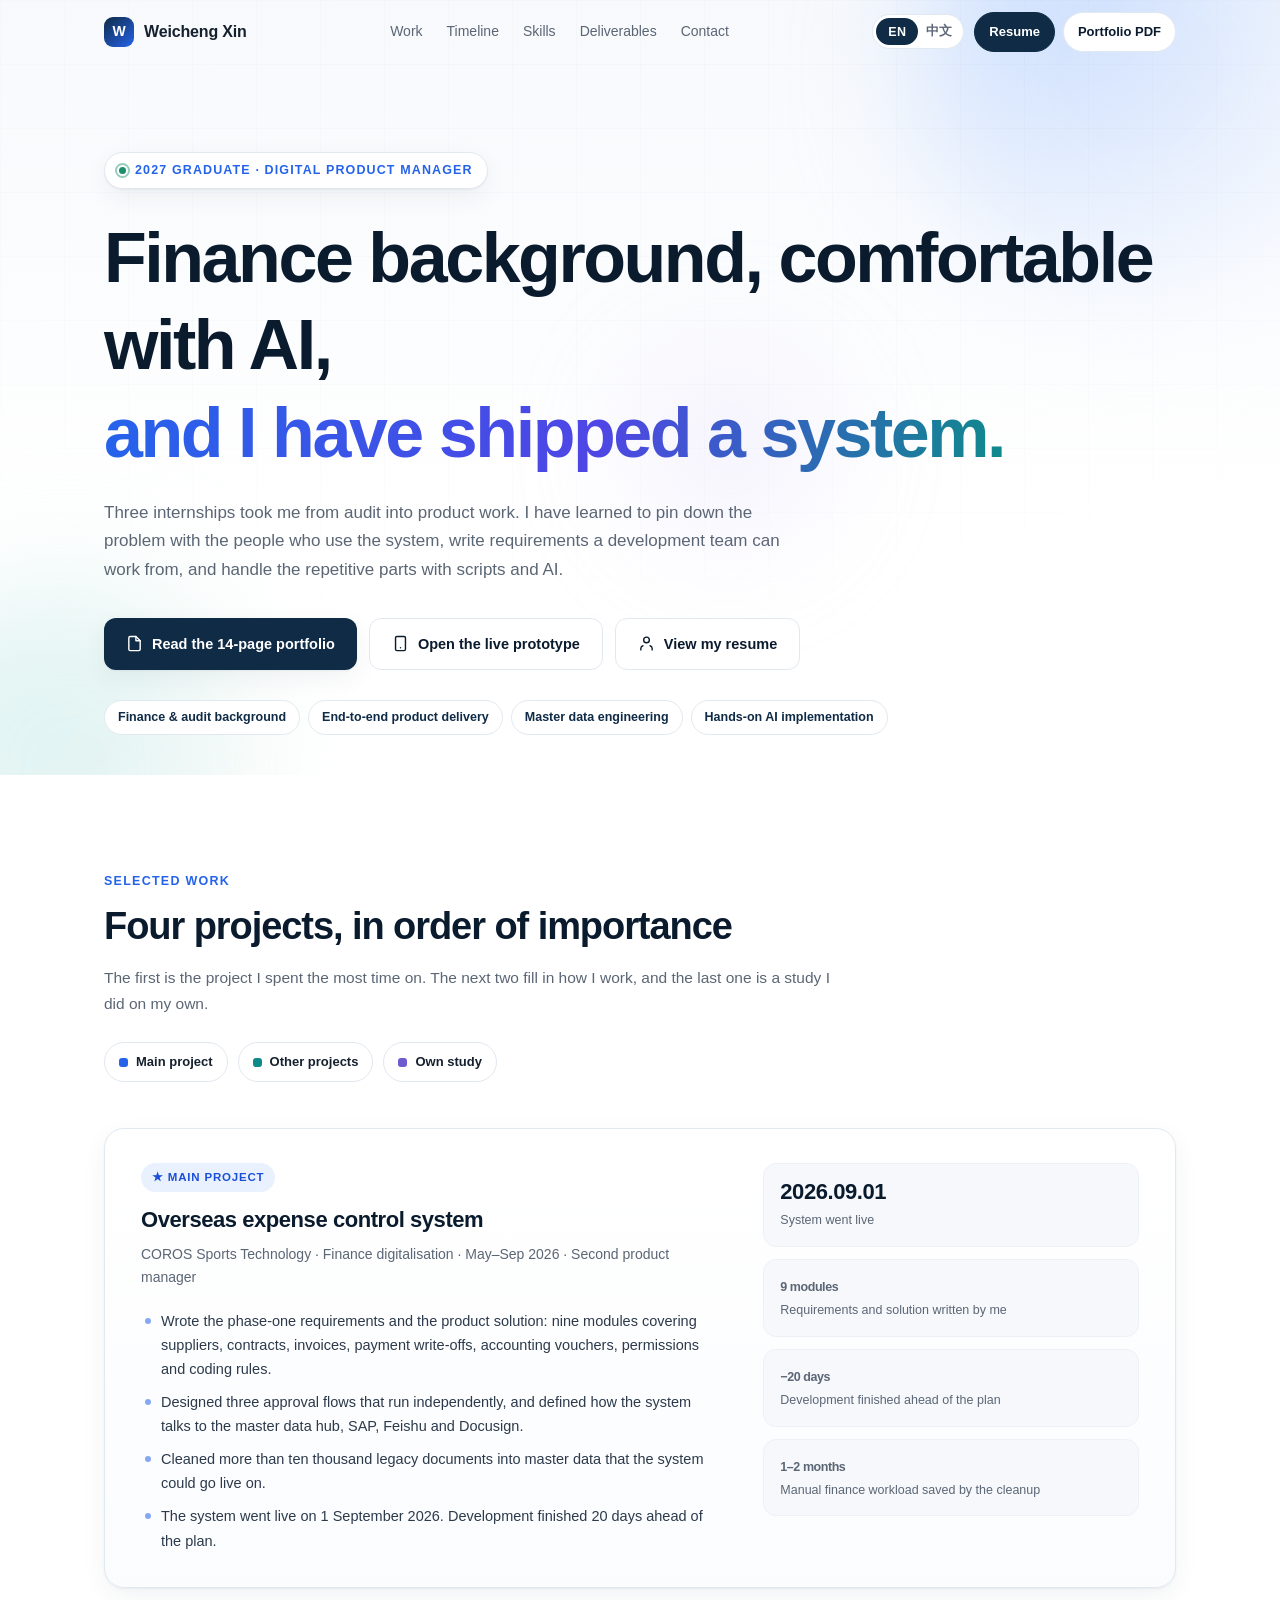
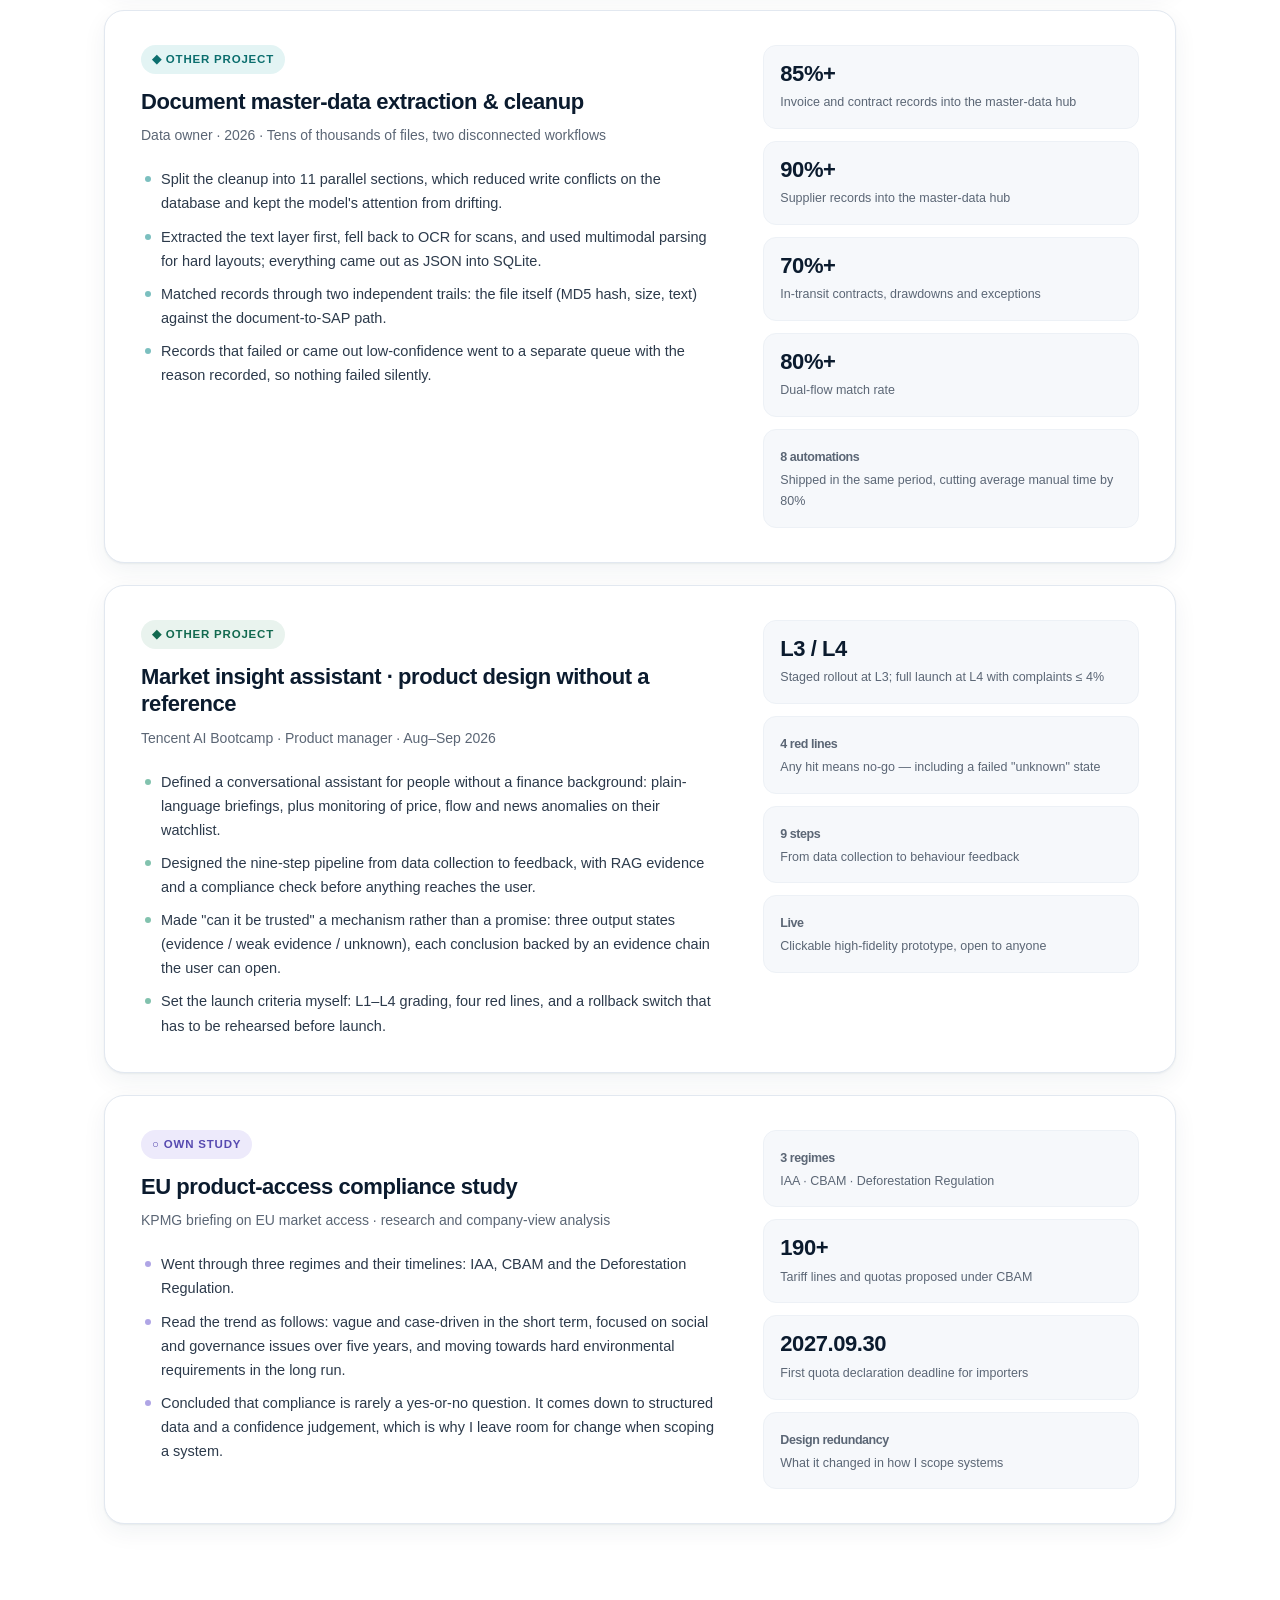
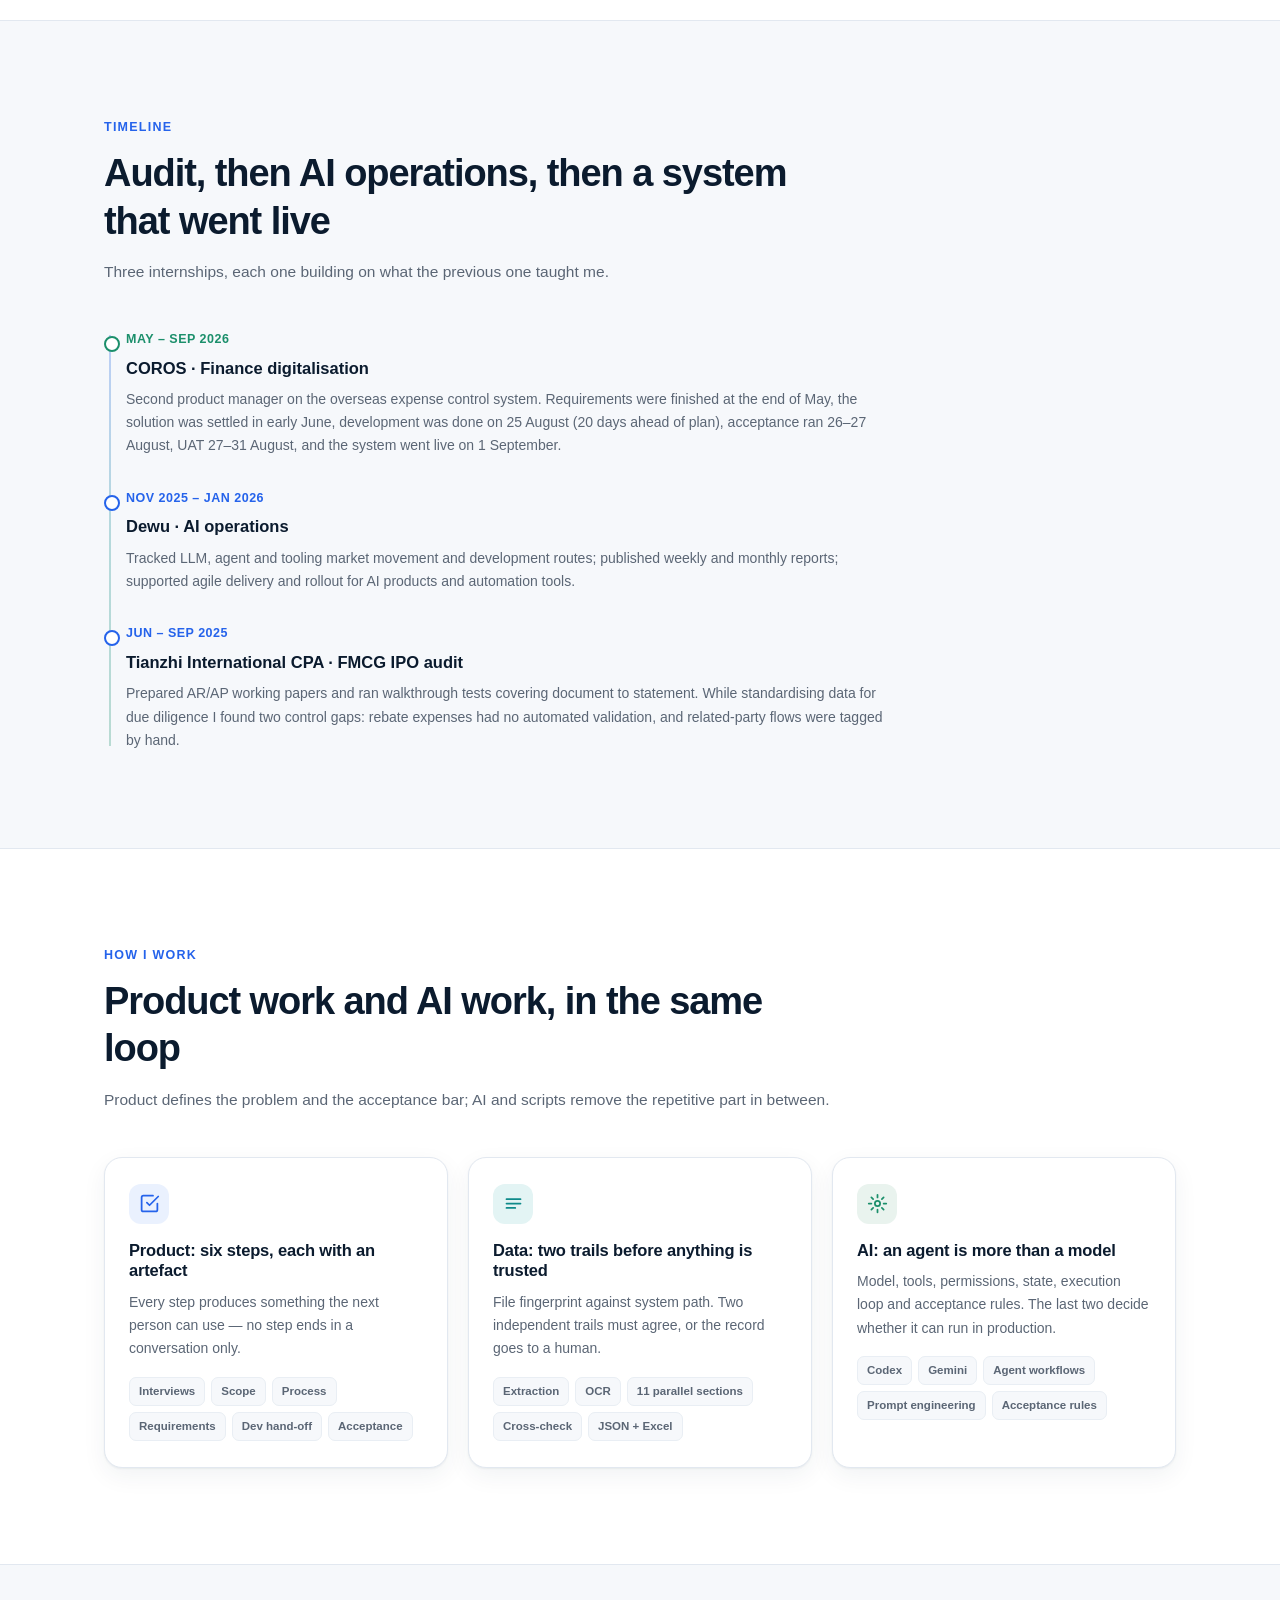
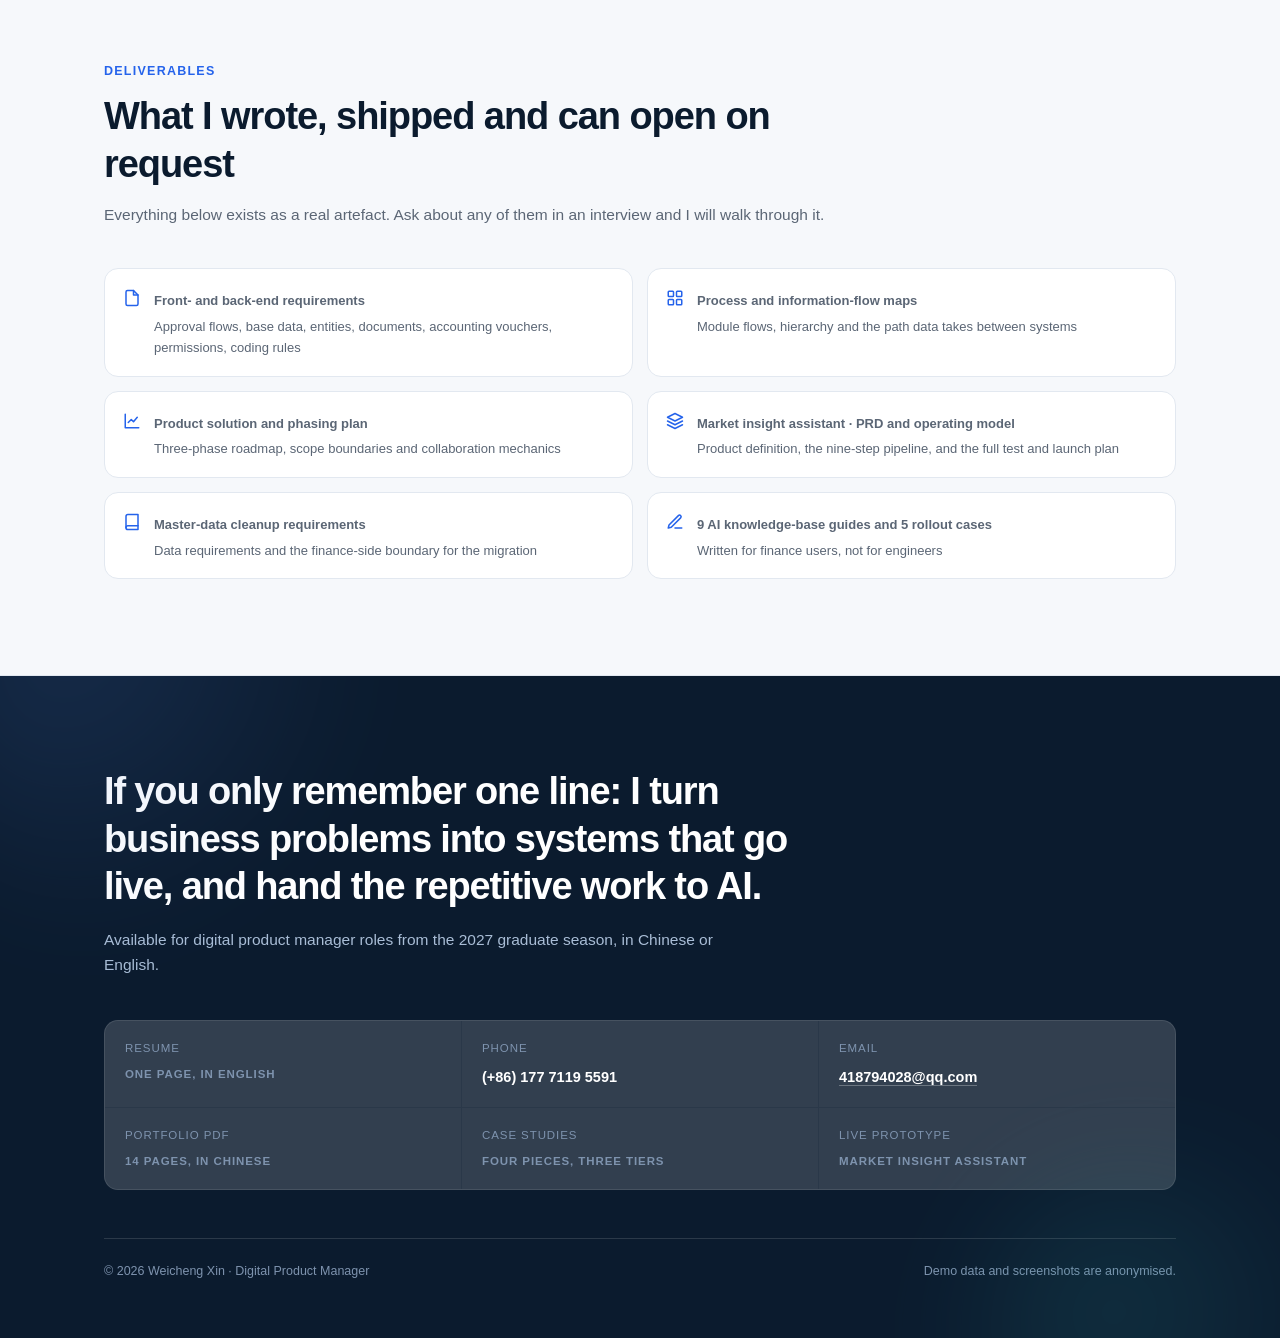
==== index.html @ 08a7e815 "Restore and harden landing page animations: hero enters on load, safer observer threshold, fallback " ====
<!DOCTYPE html>
<html lang="en" data-lang="en">
<head>
<meta charset="utf-8">
<meta name="viewport" content="width=device-width, initial-scale=1">
<title>Weicheng Xin · Digital Product Manager Portfolio</title>
<meta name="description" content="Portfolio of Weicheng Xin, a digital product manager: finance digitalisation, an expense control system that shipped, master-data engineering, and hands-on AI delivery. Bilingual, English and Chinese.">
<meta name="theme-color" content="#0B1B2E">
<link rel="icon" href="data:image/svg+xml,<svg xmlns='http://www.w3.org/2000/svg' viewBox='0 0 100 100'><rect width='100' height='100' rx='22' fill='%230F2B46'/><text x='50' y='68' font-size='56' font-family='Helvetica' font-weight='bold' fill='%23fff' text-anchor='middle'>W</text></svg>">
<style>
  :root {
    --navy: #0B1B2E;
    --navy-2: #0F2B46;
    --blue: #2563EB;
    --blue-soft: #EAF1FE;
    --teal: #0F8A8A;
    --teal-soft: #E3F4F4;
    --green: #1B8F6B;
    --green-soft: #E9F3EE;
    --purple: #6D5BD0;
    --purple-soft: #EDEAFB;
    --ink: #16212F;
    --gray: #5B6675;
    --gray-l: #8A94A2;
    --line: #E2E8F0;
    --bg: #F6F8FB;
    --white: #FFFFFF;
    --shadow-s: 0 1px 2px rgba(15, 43, 70, .06), 0 8px 24px rgba(15, 43, 70, .06);
    --shadow-m: 0 2px 4px rgba(15, 43, 70, .06), 0 18px 48px rgba(15, 43, 70, .10);
    --radius: 16px;
    --maxw: 1120px;
  }

  * { box-sizing: border-box; }
  html { scroll-behavior: smooth; }

  body {
    margin: 0;
    background: var(--white);
    color: var(--ink);
    font-family: -apple-system, BlinkMacSystemFont, "Segoe UI", "PingFang SC",
                 "Hiragino Sans GB", "Microsoft YaHei", Helvetica, Arial, sans-serif;
    line-height: 1.66;
    -webkit-font-smoothing: antialiased;
    overflow-x: hidden;
  }

  a { color: inherit; text-decoration: none; }
  h1, h2, h3, h4 { margin: 0; line-height: 1.25; letter-spacing: -0.01em; font-weight: 700; }
  p { margin: 0; }
  .wrap { max-width: var(--maxw); margin: 0 auto; padding: 0 24px; }

  /* 语言切换：非当前语言的节点隐藏 */
  html[data-lang="en"] [data-zh],
  html[data-lang="zh"] [data-en] { display: none !important; }

  /* 中文模式下的排版微调 */
  html[data-lang="zh"] .hero h1 { font-size: clamp(34px, 5.4vw, 60px); letter-spacing: -.02em; }
  html[data-lang="zh"] .hero-sub,
  html[data-lang="zh"] .sec-head p { font-size: 16px; }

  /* ---------------- 顶部导航 ---------------- */
  .nav {
    position: fixed; top: 0; left: 0; right: 0; z-index: 100;
    transition: background .35s ease, box-shadow .35s ease;
  }
  .nav.solid {
    background: rgba(255, 255, 255, .84);
    backdrop-filter: saturate(180%) blur(14px);
    box-shadow: 0 1px 0 rgba(15, 43, 70, .07);
  }
  .nav-inner { display: flex; align-items: center; justify-content: space-between; height: 64px; gap: 16px; }
  .brand { display: flex; align-items: center; gap: 10px; font-weight: 700; letter-spacing: -.01em; }
  .brand-mark {
    width: 30px; height: 30px; border-radius: 9px; flex: 0 0 auto;
    background: linear-gradient(140deg, var(--navy-2), var(--blue));
    color: #fff; display: grid; place-items: center; font-size: 14px; font-weight: 700;
  }
  .nav-links { display: flex; align-items: center; gap: 24px; font-size: 14px; color: var(--gray); }
  .nav-links a { position: relative; padding: 4px 0; transition: color .2s ease; }
  .nav-links a::after {
    content: ""; position: absolute; left: 0; bottom: 0; height: 2px; width: 0;
    background: var(--blue); transition: width .28s cubic-bezier(.4, 0, .2, 1);
  }
  .nav-links a:hover { color: var(--navy); }
  .nav-links a:hover::after { width: 100%; }
  .nav-right { display: flex; align-items: center; gap: 10px; }

  /* ---------------- 语言切换按钮 ---------------- */
  .lang-switch {
    position: relative; display: inline-flex; align-items: center;
    background: #fff; border: 1px solid var(--line); border-radius: 999px;
    padding: 3px; cursor: pointer; user-select: none; font-family: inherit;
    transition: border-color .22s ease, box-shadow .22s ease;
  }
  .lang-switch:hover { border-color: #C9D6E6; box-shadow: var(--shadow-s); }
  .lang-switch .slide {
    position: absolute; top: 3px; left: 3px; height: calc(100% - 6px); width: 42px;
    background: var(--navy-2); border-radius: 999px;
    transition: transform .32s cubic-bezier(.4, 0, .2, 1);
  }
  html[data-lang="zh"] .lang-switch .slide { transform: translateX(42px); }
  .lang-switch .opt {
    position: relative; z-index: 1; width: 42px; text-align: center;
    font-size: 12.5px; font-weight: 700; letter-spacing: .04em; color: var(--gray);
    padding: 5px 0; transition: color .28s ease;
  }
  html[data-lang="en"] .lang-switch .opt[data-for="en"],
  html[data-lang="zh"] .lang-switch .opt[data-for="zh"] { color: #fff; }

  .nav-ctas { display: flex; align-items: center; gap: 8px; }
  .nav-cta {
    font-size: 13px; font-weight: 600; padding: 8px 14px; border-radius: 999px;
    border: 1px solid var(--line); color: var(--navy); background: #fff; white-space: nowrap;
    transition: transform .2s ease, box-shadow .2s ease, border-color .2s ease,
                background .2s ease, color .2s ease;
  }
  .nav-cta:hover { transform: translateY(-1px); box-shadow: var(--shadow-s); border-color: #C9D6E6; }
  .nav-cta.resume { background: var(--navy-2); color: #fff; border-color: var(--navy-2); }
  .nav-cta.resume:hover { background: #123456; border-color: #123456; }

  /* ---------------- 首屏 ---------------- */
  .hero {
    position: relative; overflow: hidden;
    padding: 152px 0 0;
    background: linear-gradient(180deg, #F7F9FC 0%, #FFFFFF 68%);
  }
  .hero .wrap { padding-bottom: 40px; }
  .orb { position: absolute; border-radius: 50%; filter: blur(58px); opacity: .5; pointer-events: none; }
  .orb-1 { width: 460px; height: 460px; top: -160px; right: -90px;
           background: radial-gradient(circle at 30% 30%, #9DC2FF, #EAF1FE 70%); }
  .orb-2 { width: 380px; height: 380px; bottom: -180px; left: -120px;
           background: radial-gradient(circle at 40% 40%, #B6E6E6, #E9F3EE 70%); }
  .orb-3 { width: 280px; height: 280px; top: 40%; left: 46%;
           background: radial-gradient(circle at 50% 50%, #D9D2FA, transparent 70%); opacity: .38; }
  .grid-lines {
    position: absolute; inset: 0; pointer-events: none; opacity: .5;
    background-image: linear-gradient(rgba(15, 43, 70, .035) 1px, transparent 1px),
                      linear-gradient(90deg, rgba(15, 43, 70, .035) 1px, transparent 1px);
    background-size: 64px 64px;
    mask-image: radial-gradient(ellipse 78% 62% at 50% 26%, #000 42%, transparent 100%);
    -webkit-mask-image: radial-gradient(ellipse 78% 62% at 50% 26%, #000 42%, transparent 100%);
  }

  .eyebrow {
    display: inline-flex; align-items: center; gap: 9px;
    font-size: 12.5px; font-weight: 600; letter-spacing: .09em; text-transform: uppercase;
    color: var(--blue); background: #fff; border: 1px solid var(--line);
    padding: 7px 14px; border-radius: 999px; box-shadow: var(--shadow-s);
  }
  html[data-lang="zh"] .eyebrow { letter-spacing: .04em; }
  .pulse { width: 7px; height: 7px; border-radius: 50%; background: var(--green); position: relative; }
  .pulse::after {
    content: ""; position: absolute; inset: -4px; border-radius: 50%;
    border: 2px solid rgba(27, 143, 107, .45); animation: pulse 2.2s ease-out infinite;
  }
  @keyframes pulse {
    0% { transform: scale(.7); opacity: .9; }
    70% { transform: scale(1.6); opacity: 0; }
    100% { opacity: 0; }
  }

  .hero h1 { margin: 26px 0 0; font-size: clamp(38px, 6.2vw, 70px); letter-spacing: -.035em; color: var(--navy); }
  .hero h1 .accent {
    background: linear-gradient(100deg, var(--blue) 0%, #4F46E5 55%, var(--teal) 100%);
    -webkit-background-clip: text; background-clip: text; color: transparent;
  }
  .hero-sub { margin-top: 22px; font-size: 17px; color: var(--gray); max-width: 680px; }
  .hero-actions { display: flex; flex-wrap: wrap; gap: 12px; margin-top: 34px; }
  .btn {
    display: inline-flex; align-items: center; gap: 9px;
    padding: 13px 22px; border-radius: 12px; font-size: 14.5px; font-weight: 600;
    transition: transform .22s cubic-bezier(.34, 1.56, .64, 1), box-shadow .22s ease,
                background .22s ease, color .22s ease;
  }
  .btn-primary { background: var(--navy-2); color: #fff; box-shadow: var(--shadow-s); }
  .btn-primary:hover { transform: translateY(-2px); box-shadow: var(--shadow-m); background: #123456; }
  .btn-ghost { background: #fff; color: var(--navy); border: 1px solid var(--line); }
  .btn-ghost:hover { transform: translateY(-2px); box-shadow: var(--shadow-s); border-color: #C9D6E6; }
  .btn svg { width: 17px; height: 17px; }

  .chips { display: flex; flex-wrap: wrap; gap: 8px; margin-top: 30px; }
  .chip {
    font-size: 12.5px; font-weight: 600; color: var(--navy-2);
    background: #fff; border: 1px solid var(--line); padding: 6px 13px; border-radius: 999px;
  }

  .stats {
    display: grid; gap: 1px;
    grid-template-columns: repeat(4, 1fr);
    background: var(--line); border: 1px solid var(--line);
    border-bottom: none; border-radius: var(--radius) var(--radius) 0 0;
    overflow: hidden; box-shadow: var(--shadow-s);
    transform: translateY(30px);
  }
  .stat { background: #fff; padding: 24px 22px; }
  .stat b {
    display: block; font-size: 30px; letter-spacing: -.03em; line-height: 1.1;
    color: var(--navy); font-variant-numeric: tabular-nums;
  }
  .stat span { display: block; margin-top: 7px; font-size: 13px; color: var(--gray); }

  /* ---------------- 通用区块 ---------------- */
  section { padding: 96px 0; }
  .band { background: var(--bg); border-top: 1px solid var(--line); border-bottom: 1px solid var(--line); }
  .sec-head { max-width: 740px; }
  .sec-kicker { font-size: 12.5px; font-weight: 700; letter-spacing: .1em; text-transform: uppercase; color: var(--blue); }
  .sec-head h2 { margin-top: 12px; font-size: clamp(26px, 3.4vw, 38px); color: var(--navy); letter-spacing: -.028em; }
  .sec-head p { margin-top: 14px; color: var(--gray); font-size: 15.5px; }

  .legend { display: flex; flex-wrap: wrap; gap: 10px; margin-top: 26px; }
  .legend-item {
    display: inline-flex; align-items: center; gap: 8px; font-size: 13px; font-weight: 600;
    padding: 8px 14px; border-radius: 999px; border: 1px solid var(--line); background: #fff;
  }
  .dot { width: 9px; height: 9px; border-radius: 3px; flex: 0 0 auto; }
  .dot-core { background: var(--blue); }
  .dot-support { background: var(--teal); }
  .dot-backer { background: var(--purple); }

  /* ---------------- 项目卡片 ---------------- */
  .projects { display: grid; gap: 22px; margin-top: 46px; }
  .project {
    position: relative; display: grid; grid-template-columns: 1.55fr 1fr; gap: 40px;
    background: #fff; border: 1px solid var(--line); border-radius: 20px;
    padding: 34px 36px; box-shadow: var(--shadow-s);
    transition: transform .32s cubic-bezier(.2, .8, .2, 1), box-shadow .32s ease, border-color .32s ease;
    overflow: hidden;
  }
  .project::before {
    content: ""; position: absolute; left: 0; top: 0; bottom: 0; width: 4px;
    background: var(--accent, var(--blue));
    transform: scaleY(0); transform-origin: top; transition: transform .45s cubic-bezier(.2, .8, .2, 1);
  }
  .project:hover { transform: translateY(-4px); box-shadow: var(--shadow-m); border-color: #D3DEEB; }
  .project:hover::before { transform: scaleY(1); }
  .project.core { background: linear-gradient(180deg, #FFFFFF 0%, #FBFCFE 100%); }
  .tier {
    display: inline-flex; align-items: center; gap: 7px;
    font-size: 11.5px; font-weight: 700; letter-spacing: .07em; text-transform: uppercase;
    padding: 5px 11px; border-radius: 999px; color: var(--accent-text, var(--blue));
    background: var(--accent-soft, var(--blue-soft));
  }
  html[data-lang="zh"] .tier { letter-spacing: .02em; }
  .project h3 { margin-top: 14px; font-size: 22px; color: var(--navy); letter-spacing: -.02em; }
  .project .role { margin-top: 9px; font-size: 14px; color: var(--gray); }
  .project ul { margin: 20px 0 0; padding: 0; list-style: none; display: grid; gap: 9px; }
  .project li { position: relative; padding-left: 20px; font-size: 14.5px; color: #2C3A4B; }
  .project li::before {
    content: ""; position: absolute; left: 4px; top: .62em;
    width: 6px; height: 6px; border-radius: 50%; background: var(--accent, var(--blue)); opacity: .55;
  }
  .metrics { display: grid; gap: 12px; align-content: start; }
  .metric { background: var(--bg); border-radius: 13px; padding: 15px 16px; border: 1px solid #EDF1F6; }
  .metric b { display: block; font-size: 22px; color: var(--navy); letter-spacing: -.02em; line-height: 1.2; }
  .metric span { display: block; margin-top: 5px; font-size: 12.5px; color: var(--gray); }

  /* ---------------- 时间线 ---------------- */
  .timeline { margin-top: 44px; position: relative; padding-left: 22px; }
  .timeline::before {
    content: ""; position: absolute; left: 5px; top: 6px; bottom: 6px; width: 2px;
    background: linear-gradient(180deg, var(--blue), var(--teal), var(--green));
    opacity: .28;
  }
  .tl-item { position: relative; padding: 0 0 30px 0; }
  .tl-item:last-child { padding-bottom: 0; }
  .tl-item::before {
    content: ""; position: absolute; left: -22px; top: 7px; width: 12px; height: 12px;
    border-radius: 50%; background: #fff; border: 2.5px solid var(--blue);
  }
  .tl-item.green::before { border-color: var(--green); }
  .tl-date { font-size: 12.5px; font-weight: 700; letter-spacing: .04em; color: var(--blue); }
  .tl-item.green .tl-date { color: var(--green); }
  .tl-title { margin-top: 5px; font-size: 16.5px; font-weight: 700; color: var(--navy); }
  .tl-body { margin-top: 6px; font-size: 14px; color: var(--gray); max-width: 760px; }

  /* ---------------- 能力网格 ---------------- */
  .grid-3 { display: grid; gap: 20px; grid-template-columns: repeat(3, 1fr); margin-top: 44px; }
  .card {
    background: #fff; border: 1px solid var(--line); border-radius: 18px; padding: 26px 24px;
    box-shadow: var(--shadow-s);
    transition: transform .3s cubic-bezier(.2, .8, .2, 1), box-shadow .3s ease;
  }
  .card:hover { transform: translateY(-4px); box-shadow: var(--shadow-m); }
  .card .ico {
    width: 40px; height: 40px; border-radius: 12px; display: grid; place-items: center;
    background: var(--blue-soft); color: var(--blue); margin-bottom: 16px;
  }
  .card .ico svg { width: 21px; height: 21px; }
  .card h4 { font-size: 16.5px; color: var(--navy); }
  .card p { margin-top: 10px; font-size: 14px; color: var(--gray); }
  .card .flow { margin-top: 16px; display: flex; flex-wrap: wrap; gap: 6px; }
  .flow span {
    font-size: 11.5px; font-weight: 600; padding: 4px 9px; border-radius: 7px;
    background: var(--bg); color: var(--gray); border: 1px solid #E9EEF4;
  }

  /* ---------------- 文档清单 ---------------- */
  .docs { margin-top: 40px; display: grid; grid-template-columns: repeat(2, 1fr); gap: 14px; }
  .doc {
    display: flex; align-items: flex-start; gap: 13px; padding: 17px 18px;
    background: #fff; border: 1px solid var(--line); border-radius: 14px;
    transition: transform .26s ease, box-shadow .26s ease, border-color .26s ease;
  }
  .doc:hover { transform: translateY(-3px); box-shadow: var(--shadow-s); border-color: #D3DEEB; }
  .doc svg { width: 18px; height: 18px; color: var(--blue); flex: 0 0 auto; margin-top: 3px; }
  .doc b { display: block; font-size: 14.5px; color: var(--navy); }
  .doc span { display: block; margin-top: 4px; font-size: 13px; color: var(--gray); }

  /* ---------------- 联系 ---------------- */
  .contact { background: var(--navy); color: #fff; padding: 92px 0 56px; position: relative; overflow: hidden; }
  .contact .orb-1 { top: -180px; left: -80px; right: auto; opacity: .18;
                    background: radial-gradient(circle at 30% 30%, #4F7FD6, transparent 70%); }
  .contact .orb-2 { bottom: -200px; right: -60px; left: auto; opacity: .16;
                    background: radial-gradient(circle at 40% 40%, #2FA8A8, transparent 70%); }
  .contact h2 { font-size: clamp(24px, 3.4vw, 38px); letter-spacing: -.03em; max-width: 700px; }
  html[data-lang="zh"] .contact h2 { font-size: clamp(22px, 3vw, 32px); letter-spacing: -.01em; }
  .contact .lead { margin-top: 16px; color: #A9BDD6; font-size: 15.5px; max-width: 640px; }
  .contact-grid {
    margin-top: 42px; display: grid; grid-template-columns: repeat(3, 1fr); gap: 1px;
    background: rgba(255, 255, 255, .13); border: 1px solid rgba(255, 255, 255, .13);
    border-radius: 14px; overflow: hidden;
  }
  .contact-grid div { background: rgba(255, 255, 255, .035); padding: 18px 20px; }
  .contact-grid span { display: block; font-size: 11.5px; letter-spacing: .08em;
                       text-transform: uppercase; color: #7E93AE; }
  html[data-lang="zh"] .contact-grid span { letter-spacing: .03em; }
  .contact-grid b { display: block; margin-top: 7px; font-size: 14.5px; color: #fff; font-weight: 600; }
  .contact-grid a { border-bottom: 1px solid rgba(255, 255, 255, .28); }
  .contact-grid a:hover { border-color: #fff; }
  .foot {
    margin-top: 48px; padding-top: 22px; border-top: 1px solid rgba(255, 255, 255, .13);
    display: flex; flex-wrap: wrap; gap: 10px; justify-content: space-between;
    font-size: 12.5px; color: #7E93AE;
  }

  /* ---------------- 动效 ---------------- */
  .js .reveal { opacity: 0; transform: translateY(26px); }
  .js .reveal.in {
    opacity: 1; transform: none;
    transition: opacity .7s cubic-bezier(.2, .8, .2, 1), transform .7s cubic-bezier(.2, .8, .2, 1);
  }
  .js .reveal.d1.in { transition-delay: .08s; }
  .js .reveal.d2.in { transition-delay: .16s; }
  .js .reveal.d3.in { transition-delay: .24s; }
  .js .reveal.d4.in { transition-delay: .32s; }
  /* 首屏元素用动画入场，打开页面立刻能看到动效 */
  .js .hero .reveal.in { animation: heroIn .8s cubic-bezier(.2, .8, .2, 1) both; }
  .js .hero .reveal.d1.in { animation-delay: .08s; }
  .js .hero .reveal.d2.in { animation-delay: .16s; }
  .js .hero .reveal.d3.in { animation-delay: .24s; }
  .js .hero .reveal.d4.in { animation-delay: .32s; }
  @keyframes heroIn {
    from { opacity: 0; transform: translateY(22px); }
    to { opacity: 1; transform: none; }
  }

  .progress {
    position: fixed; top: 0; left: 0; height: 3px; width: 0; z-index: 120;
    background: linear-gradient(90deg, var(--blue), var(--teal));
    transition: width .1s linear;
  }

  @media (max-width: 900px) {
    .project { grid-template-columns: 1fr; gap: 26px; padding: 28px 24px; }
    .projects { gap: 18px; }
    .grid-3 { grid-template-columns: 1fr; }
    .docs { grid-template-columns: 1fr; }
    .stats { grid-template-columns: repeat(2, 1fr); }
    .contact-grid { grid-template-columns: repeat(2, 1fr); }
    .nav-links { display: none; }
    .hero { padding: 132px 0 0; }
    section { padding: 72px 0; }
  }
  @media (max-width: 1080px) {
    .nav-cta.portfolio { display: none; }
  }
  @media (max-width: 620px) {
    .nav-ctas { display: none; }
    .stats { grid-template-columns: 1fr; }
    .contact-grid { grid-template-columns: 1fr; }
  }

  @media (prefers-reduced-motion: reduce) {
    html { scroll-behavior: auto; }
    .js .reveal { opacity: 1; transform: none; }
    .orb, .pulse::after { animation: none; }
    * { transition-duration: .01ms !important; }
  }
</style>
</head>
<body>

<div class="progress" id="progress"></div>

<header class="nav" id="nav">
  <div class="wrap nav-inner">
    <a class="brand" href="#top">
      <span class="brand-mark">W</span>
      <span data-en>Weicheng Xin</span>
      <span data-zh>辛伟城</span>
    </a>
    <nav class="nav-links">
      <a href="#work"><span data-en>Work</span><span data-zh>作品</span></a>
      <a href="#timeline"><span data-en>Timeline</span><span data-zh>经历</span></a>
      <a href="#skills"><span data-en>Skills</span><span data-zh>能力</span></a>
      <a href="#documents"><span data-en>Deliverables</span><span data-zh>交付物</span></a>
      <a href="#contact"><span data-en>Contact</span><span data-zh>联系</span></a>
    </nav>
    <div class="nav-right">
      <button class="lang-switch" id="langSwitch" type="button"
              aria-label="Switch language between English and Chinese">
        <span class="slide" aria-hidden="true"></span>
        <span class="opt" data-for="en">EN</span>
        <span class="opt" data-for="zh">中文</span>
      </button>
      <div class="nav-ctas">
        <a class="nav-cta resume" href="resumes/Xin-Weicheng-Resume-EN.pdf"
           data-href-en="resumes/Xin-Weicheng-Resume-EN.pdf"
           data-href-zh="resumes/Xin-Weicheng-Resume-CN.pdf">
          <span data-en>Resume</span><span data-zh>我的简历</span>
        </a>
        <a class="nav-cta portfolio" href="portfolio/Xin-Weicheng-Portfolio.pdf">
          <span data-en>Portfolio PDF</span><span data-zh>作品集 PDF</span>
        </a>
      </div>
    </div>
  </div>
</header>

<main id="top">

  <!-- ============ 首屏 ============ -->
  <section class="hero">
    <div class="orb orb-1"></div>
    <div class="orb orb-2"></div>
    <div class="orb orb-3"></div>
    <div class="grid-lines"></div>
    <div class="wrap">
      <span class="eyebrow reveal">
        <span class="pulse"></span>
        <span data-en>2027 Graduate · Digital Product Manager</span>
        <span data-zh>2027 届毕业生 · 数字化产品经理</span>
      </span>

      <h1 class="reveal d1">
        <span data-en>Finance background, comfortable with AI,<br><span class="accent">and I have shipped a system.</span></span>
        <span data-zh>懂财务业务，能熟练用 AI，<br><span class="accent">也做出过真正上线的系统。</span></span>
      </h1>

      <p class="hero-sub reveal d2">
        <span data-en>
          Three internships took me from audit into product work. I have learned to pin down the problem with the
          people who use the system, write requirements a development team can work from, and handle the repetitive
          parts with scripts and AI.
        </span>
        <span data-zh>
          三段实习，我从审计做到产品。做需求时我会先和使用系统的人把问题确认清楚，再写成研发能直接开工的方案；
          其中重复、易错的部分，我自己用脚本和 AI 处理掉。
        </span>
      </p>

      <div class="hero-actions reveal d3">
        <a class="btn btn-primary" href="portfolio/Xin-Weicheng-Portfolio.pdf">
          <svg viewBox="0 0 24 24" fill="none" stroke="currentColor" stroke-width="2" stroke-linecap="round" stroke-linejoin="round"><path d="M14 2H6a2 2 0 0 0-2 2v16a2 2 0 0 0 2 2h12a2 2 0 0 0 2-2V8z"/><path d="M14 2v6h6"/></svg>
          <span data-en>Read the 14-page portfolio</span>
          <span data-zh>查看 14 页作品集</span>
        </a>
        <a class="btn btn-ghost" href="prototype/index.html" target="_blank" rel="noopener">
          <svg viewBox="0 0 24 24" fill="none" stroke="currentColor" stroke-width="2" stroke-linecap="round" stroke-linejoin="round"><rect x="5" y="2" width="14" height="20" rx="2"/><path d="M12 18h.01"/></svg>
          <span data-en>Open the live prototype</span>
          <span data-zh>打开可交互原型</span>
        </a>
        <a class="btn btn-ghost" href="resumes/Xin-Weicheng-Resume-EN.pdf"
           data-href-en="resumes/Xin-Weicheng-Resume-EN.pdf"
           data-href-zh="resumes/Xin-Weicheng-Resume-CN.pdf">
          <svg viewBox="0 0 24 24" fill="none" stroke="currentColor" stroke-width="2" stroke-linecap="round" stroke-linejoin="round"><path d="M20 21v-2a4 4 0 0 0-3-3.87"/><path d="M4 21v-2a4 4 0 0 1 3-3.87"/><circle cx="12" cy="7" r="4"/></svg>
          <span data-en>View my resume</span>
          <span data-zh>查看我的简历</span>
        </a>
      </div>

      <div class="chips reveal d4">
        <span class="chip" data-en>Finance &amp; audit background</span>
        <span class="chip" data-zh>财务与审计背景</span>
        <span class="chip" data-en>End-to-end product delivery</span>
        <span class="chip" data-zh>产品全流程交付</span>
        <span class="chip" data-en>Master data engineering</span>
        <span class="chip" data-zh>主数据治理</span>
        <span class="chip" data-en>Hands-on AI implementation</span>
        <span class="chip" data-zh>AI 落地实现</span>
      </div>

    </div>
  </section>

  <!-- ============ 作品 ============ -->
  <section id="work">
    <div class="wrap">
      <div class="sec-head reveal">
        <div class="sec-kicker"><span data-en>Selected work</span><span data-zh>作品</span></div>
        <h2><span data-en>Four projects, in order of importance</span><span data-zh>四件作品，按重要程度排列</span></h2>
        <p>
          <span data-en>
            The first is the project I spent the most time on. The next two fill in how I work, and the last one
            is a study I did on my own.
          </span>
          <span data-zh>
            第一件是我投入时间最多的项目，中间两件补充我的做法，最后一件是我自己做的研究。
          </span>
        </p>
      </div>
      <div class="legend reveal d1">
        <span class="legend-item"><span class="dot dot-core"></span><span data-en>Main project</span><span data-zh>主案例</span></span>
        <span class="legend-item"><span class="dot dot-support"></span><span data-en>Other projects</span><span data-zh>其他项目</span></span>
        <span class="legend-item"><span class="dot dot-backer"></span><span data-en>Own study</span><span data-zh>研究</span></span>
      </div>

      <div class="projects">

        <article class="project core reveal" style="--accent: #2563EB; --accent-soft: #EAF1FE; --accent-text: #1B4FD8;">
          <div>
            <span class="tier"><span data-en>★ Main project</span><span data-zh>★ 主案例</span></span>
            <h3><span data-en>Overseas expense control system</span><span data-zh>海外费用控制系统</span></h3>
            <div class="role">
              <span data-en>COROS Sports Technology · Finance digitalisation · May–Sep 2026 · Second product manager</span>
              <span data-zh>高驰 COROS · 财务部 · 2026.05–09 · 二号产品经理</span>
            </div>
            <ul>
              <li><span data-en>Wrote the phase-one requirements and the product solution: nine modules covering suppliers, contracts, invoices, payment write-offs, accounting vouchers, permissions and coding rules.</span>
                  <span data-zh>负责一期需求与产品方案：九个模块，含供应商、合同、发票、付款核销、核算凭证、权限与编码规则。</span></li>
              <li><span data-en>Designed three approval flows that run independently, and defined how the system talks to the master data hub, SAP, Feishu and Docusign.</span>
                  <span data-zh>设计三条独立流转的审批流，并理清系统与主数据中心、SAP、飞书、Docusign 的对接关系。</span></li>
              <li><span data-en>Cleaned more than ten thousand legacy documents into master data that the system could go live on.</span>
                  <span data-zh>把上万份旧单据清洗重构为可上线使用的主数据。</span></li>
              <li><span data-en>The system went live on 1 September 2026. Development finished 20 days ahead of the plan.</span>
                  <span data-zh>系统于 2026 年 9 月 1 日上线，开发完成比计划提前 20 天。</span></li>
            </ul>
          </div>
          <div class="metrics">
            <div class="metric">
              <b>2026.09.01</b>
              <span data-en>System went live</span>
              <span data-zh>系统正式上线</span>
            </div>
            <div class="metric">
              <b><span data-en>9 modules</span><span data-zh>9 个模块</span></b>
              <span data-en>Requirements and solution written by me</span>
              <span data-zh>需求与方案由我负责</span>
            </div>
            <div class="metric">
              <b><span data-en>−20 days</span><span data-zh>提前 20 天</span></b>
              <span data-en>Development finished ahead of the plan</span>
              <span data-zh>开发完成早于计划</span>
            </div>
            <div class="metric">
              <b><span data-en>1–2 months</span><span data-zh>1–2 个月</span></b>
              <span data-en>Manual finance workload saved by the cleanup</span>
              <span data-zh>清洗工作直接减少的财务工作量</span>
            </div>
          </div>
        </article>

        <article class="project reveal d1" style="--accent: #0F8A8A; --accent-soft: #E3F4F4; --accent-text: #0B6E6E;">
          <div>
            <span class="tier"><span data-en>◆ Other project</span><span data-zh>◆ 其他项目</span></span>
            <h3>
              <span data-en>Document master-data extraction &amp; cleanup</span>
              <span data-zh>单据主数据清洗与重构</span>
            </h3>
            <div class="role">
              <span data-en>Data owner · 2026 · Tens of thousands of files, two disconnected workflows</span>
              <span data-zh>数据负责人 · 2026 · 上万份文件 · 两条互不相连的流程</span>
            </div>
            <ul>
              <li><span data-en>Split the cleanup into 11 parallel sections, which reduced write conflicts on the database and kept the model's attention from drifting.</span>
                  <span data-zh>把清洗拆成 11 个并行小节，减少数据库写入冲突，也让模型注意力不容易发散。</span></li>
              <li><span data-en>Extracted the text layer first, fell back to OCR for scans, and used multimodal parsing for hard layouts; everything came out as JSON into SQLite.</span>
                  <span data-zh>文字层能提取的优先提取，扫描件用 OCR 兜底，复杂排版用多模态；结果统一输出 JSON 写入 SQLite。</span></li>
              <li><span data-en>Matched records through two independent trails: the file itself (MD5 hash, size, text) against the document-to-SAP path.</span>
                  <span data-zh>用两套独立线索勾稽：文件本身的哈希、大小与文本内容，对比单据到 SAP 的链路。</span></li>
              <li><span data-en>Records that failed or came out low-confidence went to a separate queue with the reason recorded, so nothing failed silently.</span>
                  <span data-zh>失败和低置信的记录进入单独的待处理队列并记录原因，不静默跳过。</span></li>
            </ul>
          </div>
          <div class="metrics">
            <div class="metric"><b>85%+</b>
              <span data-en>Invoice and contract records into the master-data hub</span>
              <span data-zh>发票与合同信息进入主数据中心</span></div>
            <div class="metric"><b>90%+</b>
              <span data-en>Supplier records into the master-data hub</span>
              <span data-zh>供应商信息进入主数据中心</span></div>
            <div class="metric"><b>70%+</b>
              <span data-en>In-transit contracts, drawdowns and exceptions</span>
              <span data-zh>在途合同、提款单核销记录及异常项</span></div>
            <div class="metric"><b>80%+</b>
              <span data-en>Dual-flow match rate</span>
              <span data-zh>双流程勾稽率</span></div>
            <div class="metric"><b><span data-en>8 automations</span><span data-zh>8 个自动化需求</span></b>
              <span data-en>Shipped in the same period, cutting average manual time by 80%</span>
              <span data-zh>同期落地，平均工作耗时缩短 80%</span></div>
          </div>
        </article>

        <article class="project reveal d2" style="--accent: #1B8F6B; --accent-soft: #E9F3EE; --accent-text: #12694F;">
          <div>
            <span class="tier"><span data-en>◆ Other project</span><span data-zh>◆ 其他项目</span></span>
            <h3>
              <span data-en>Market insight assistant · product design without a reference</span>
              <span data-zh>行情翻译官与异动侦探 · 没有标准答案时怎么定义产品</span>
            </h3>
            <div class="role">
              <span data-en>Tencent AI Bootcamp · Product manager · Aug–Sep 2026</span>
              <span data-zh>腾讯 AI 训练营 · 产品经理 · 2026.08–09</span>
            </div>
            <ul>
              <li><span data-en>Defined a conversational assistant for people without a finance background: plain-language briefings, plus monitoring of price, flow and news anomalies on their watchlist.</span>
                  <span data-zh>面向没有金融背景的普通投资者：把行情讲成白话，同时监测自选标的的量价、资金与舆情异动。</span></li>
              <li><span data-en>Designed the nine-step pipeline from data collection to feedback, with RAG evidence and a compliance check before anything reaches the user.</span>
                  <span data-zh>设计从数据采集到行为回流的九步链路，中间经 RAG 取证与合规校验后才触达用户。</span></li>
              <li><span data-en>Made "can it be trusted" a mechanism rather than a promise: three output states (evidence / weak evidence / unknown), each conclusion backed by an evidence chain the user can open.</span>
                  <span data-zh>把「可不可信」做成机制而不是话术：有据 / 弱据 / 存疑三种输出态，每条结论都附可展开的证据链。</span></li>
              <li><span data-en>Set the launch criteria myself: L1–L4 grading, four red lines, and a rollback switch that has to be rehearsed before launch.</span>
                  <span data-zh>上线标准由我拟定：L1–L4 定级、四条红线，回滚开关必须演练通过才允许上线。</span></li>
            </ul>
          </div>
          <div class="metrics">
            <div class="metric"><b>L3 / L4</b>
              <span data-en>Staged rollout at L3; full launch at L4 with complaints ≤ 4%</span>
              <span data-zh>达 L3 可灰度；灰度稳定达 L4 且投诉率 ≤4% 可全量</span></div>
            <div class="metric"><b><span data-en>4 red lines</span><span data-zh>4 条红线</span></b>
              <span data-en>Any hit means no-go — including a failed "unknown" state</span>
              <span data-zh>任一命中即不上线，含「存疑机制失效」</span></div>
            <div class="metric"><b><span data-en>9 steps</span><span data-zh>9 步链路</span></b>
              <span data-en>From data collection to behaviour feedback</span>
              <span data-zh>从数据采集到行为回流</span></div>
            <div class="metric"><b><span data-en>Live</span><span data-zh>已上线</span></b>
              <span data-en>Clickable high-fidelity prototype, open to anyone</span>
              <span data-zh>可交互高保真原型，任何人可打开</span></div>
          </div>
        </article>

        <article class="project reveal d3" style="--accent: #6D5BD0; --accent-soft: #EDEAFB; --accent-text: #574AB0;">
          <div>
            <span class="tier"><span data-en>○ Own study</span><span data-zh>○ 研究</span></span>
            <h3>
              <span data-en>EU product-access compliance study</span>
              <span data-zh>欧盟产品准入合规研究</span>
            </h3>
            <div class="role">
              <span data-en>KPMG briefing on EU market access · research and company-view analysis</span>
              <span data-zh>毕马威欧盟产品准入会议纪要 · 研究与公司视角分析</span>
            </div>
            <ul>
              <li><span data-en>Went through three regimes and their timelines: IAA, CBAM and the Deforestation Regulation.</span>
                  <span data-zh>梳理三部主要法案及其时间节点：工业加速法案 IAA、碳边境调节机制 CBAM、零毁林监管法案 DR。</span></li>
              <li><span data-en>Read the trend as follows: vague and case-driven in the short term, focused on social and governance issues over five years, and moving towards hard environmental requirements in the long run.</span>
                  <span data-zh>对趋势的判断：短期规则模糊、依赖判例；五年内集中在社会与治理层面；长期会增加环境方面的硬性要求。</span></li>
              <li><span data-en>Concluded that compliance is rarely a yes-or-no question. It comes down to structured data and a confidence judgement, which is why I leave room for change when scoping a system.</span>
                  <span data-zh>结论是合规很少能用「是」或「否」回答，要靠结构化数据判断概率；所以我在设计系统时会预留调整空间。</span></li>
            </ul>
          </div>
          <div class="metrics">
            <div class="metric"><b><span data-en>3 regimes</span><span data-zh>3 部法案</span></b>
              <span data-en>IAA · CBAM · Deforestation Regulation</span>
              <span data-zh>IAA · CBAM · 零毁林监管法案</span></div>
            <div class="metric"><b>190+</b>
              <span data-en>Tariff lines and quotas proposed under CBAM</span>
              <span data-zh>CBAM 拟新增的关税税目与配额</span></div>
            <div class="metric"><b>2027.09.30</b>
              <span data-en>First quota declaration deadline for importers</span>
              <span data-zh>进口商首次配额年度申报截止</span></div>
            <div class="metric"><b><span data-en>Design redundancy</span><span data-zh>设计冗余</span></b>
              <span data-en>What it changed in how I scope systems</span>
              <span data-zh>它改变了我设计系统时的习惯</span></div>
          </div>
        </article>

      </div>
    </div>
  </section>

  <!-- ============ 时间线 ============ -->
  <section id="timeline" class="band">
    <div class="wrap">
      <div class="sec-head reveal">
        <div class="sec-kicker"><span data-en>Timeline</span><span data-zh>经历</span></div>
        <h2>
          <span data-en>Audit, then AI operations, then a system that went live</span>
          <span data-zh>从审计，到 AI 运营，再到一套上线的系统</span>
        </h2>
        <p>
          <span data-en>Three internships, each one building on what the previous one taught me.</span>
          <span data-zh>三段实习是递进的，后一段都在用前一段学到的东西。</span>
        </p>
      </div>
      <div class="timeline">
        <div class="tl-item green reveal">
          <div class="tl-date">MAY – SEP 2026</div>
          <div class="tl-title"><span data-en>COROS · Finance digitalisation</span><span data-zh>高驰 COROS · 财务数字化</span></div>
          <div class="tl-body">
            <span data-en>
              Second product manager on the overseas expense control system. Requirements were finished at the end
              of May, the solution was settled in early June, development was done on 25 August (20 days ahead of
              plan), acceptance ran 26–27 August, UAT 27–31 August, and the system went live on 1 September.
            </span>
            <span data-zh>
              海外费控系统二号产品经理。需求在 5 月底完成，方案 6 月初定稿，开发 8 月 25 日完成（比计划提前 20 天），
              产品验收 8 月 26–27 日，UAT 8 月 27–31 日，9 月 1 日上线。
            </span>
          </div>
        </div>
        <div class="tl-item reveal d1">
          <div class="tl-date">NOV 2025 – JAN 2026</div>
          <div class="tl-title"><span data-en>Dewu · AI operations</span><span data-zh>上海得物 · AI 运营</span></div>
          <div class="tl-body">
            <span data-en>
              Tracked LLM, agent and tooling market movement and development routes; published weekly and monthly
              reports; supported agile delivery and rollout for AI products and automation tools.
            </span>
            <span data-zh>
              跟踪大模型、Agent 与配套工具的市场动态和开发路线，输出周报与月报；支撑 AI 产品与自动化工具的敏捷开发与推广。
            </span>
          </div>
        </div>
        <div class="tl-item reveal d2">
          <div class="tl-date">JUN – SEP 2025</div>
          <div class="tl-title"><span data-en>Tianzhi International CPA · FMCG IPO audit</span><span data-zh>天职国际会计师事务所 · 快消 IPO 审计</span></div>
          <div class="tl-body">
            <span data-en>
              Prepared AR/AP working papers and ran walkthrough tests covering document to statement. While
              standardising data for due diligence I found two control gaps: rebate expenses had no automated
              validation, and related-party flows were tagged by hand.
            </span>
            <span data-zh>
              编制应收应付科目底稿，做「单据 → 业务 → 原始凭证 → 记账凭证 → 明细账 → 总账 → 报表」的完整穿行测试。
              在尽调中整理财务数据时发现两处内控问题：返利费用没有自动校验，关联方资金往来靠人工标记。
            </span>
          </div>
        </div>
      </div>
    </div>
  </section>

  <!-- ============ 能力 ============ -->
  <section id="skills">
    <div class="wrap">
      <div class="sec-head reveal">
        <div class="sec-kicker"><span data-en>How I work</span><span data-zh>工作方式</span></div>
        <h2>
          <span data-en>Product work and AI work, in the same loop</span>
          <span data-zh>产品与 AI，在同一条链路里</span>
        </h2>
        <p>
          <span data-en>Product defines the problem and the acceptance bar; AI and scripts remove the repetitive part in between.</span>
          <span data-zh>产品负责把问题和验收标准定义清楚，AI 与脚本负责把中间重复的部分做掉。</span>
        </p>
      </div>
      <div class="grid-3">
        <div class="card reveal">
          <div class="ico">
            <svg viewBox="0 0 24 24" fill="none" stroke="currentColor" stroke-width="2" stroke-linecap="round" stroke-linejoin="round"><path d="M9 11l3 3L22 4"/><path d="M21 12v7a2 2 0 0 1-2 2H5a2 2 0 0 1-2-2V5a2 2 0 0 1 2-2h11"/></svg>
          </div>
          <h4><span data-en>Product: six steps, each with an artefact</span><span data-zh>产品：六步闭环，每步都有交付物</span></h4>
          <p>
            <span data-en>Every step produces something the next person can use — no step ends in a conversation only.</span>
            <span data-zh>每一步都留下别人能接着用的东西，不把工作停在口头沟通上。</span>
          </p>
          <div class="flow">
            <span data-en>Interviews</span><span data-zh>业务访谈</span>
            <span data-en>Scope</span><span data-zh>界定边界</span>
            <span data-en>Process</span><span data-zh>流程与信息流</span>
            <span data-en>Requirements</span><span data-zh>需求与方案</span>
            <span data-en>Dev hand-off</span><span data-zh>开发对接</span>
            <span data-en>Acceptance</span><span data-zh>验收与上线</span>
          </div>
        </div>
        <div class="card reveal d1">
          <div class="ico" style="background: var(--teal-soft); color: var(--teal);">
            <svg viewBox="0 0 24 24" fill="none" stroke="currentColor" stroke-width="2" stroke-linecap="round" stroke-linejoin="round"><path d="M4 7h16M4 12h16M4 17h10"/></svg>
          </div>
          <h4><span data-en>Data: two trails before anything is trusted</span><span data-zh>数据：两套线索互相印证才落库</span></h4>
          <p>
            <span data-en>File fingerprint against system path. Two independent trails must agree, or the record goes to a human.</span>
            <span data-zh>文件指纹对比系统链路，两条独立线索一致才写入，否则交回人工。</span>
          </p>
          <div class="flow">
            <span data-en>Extraction</span><span data-zh>文本提取</span>
            <span data-en>OCR</span><span data-zh>OCR 兜底</span>
            <span data-en>11 parallel sections</span><span data-zh>11 个分层小节</span>
            <span data-en>Cross-check</span><span data-zh>交叉勾稽</span>
            <span data-en>JSON + Excel</span><span data-zh>JSON + Excel</span>
          </div>
        </div>
        <div class="card reveal d2">
          <div class="ico" style="background: var(--green-soft); color: var(--green);">
            <svg viewBox="0 0 24 24" fill="none" stroke="currentColor" stroke-width="2" stroke-linecap="round" stroke-linejoin="round"><circle cx="12" cy="12" r="3"/><path d="M12 2v3M12 19v3M2 12h3M19 12h3M5 5l2 2M17 17l2 2M19 5l-2 2M7 17l-2 2"/></svg>
          </div>
          <h4><span data-en>AI: an agent is more than a model</span><span data-zh>AI：Agent 不只是模型</span></h4>
          <p>
            <span data-en>Model, tools, permissions, state, execution loop and acceptance rules. The last two decide whether it can run in production.</span>
            <span data-zh>Agent = 模型 + 工具 + 权限 + 状态 + 执行循环 + 验收规则；后两项决定它能不能上生产。</span>
          </p>
          <div class="flow">
            <span>Codex</span><span>Gemini</span>
            <span data-en>Agent workflows</span><span data-zh>Agent 工作流</span>
            <span data-en>Prompt engineering</span><span data-zh>提示词工程</span>
            <span data-en>Acceptance rules</span><span data-zh>验收规则</span>
          </div>
        </div>
      </div>
    </div>
  </section>

  <!-- ============ 交付物 ============ -->
  <section id="documents" class="band">
    <div class="wrap">
      <div class="sec-head reveal">
        <div class="sec-kicker"><span data-en>Deliverables</span><span data-zh>交付物</span></div>
        <h2>
          <span data-en>What I wrote, shipped and can open on request</span>
          <span data-zh>我写过、交付过、可以随时展开给你看的东西</span>
        </h2>
        <p>
          <span data-en>Everything below exists as a real artefact. Ask about any of them in an interview and I will walk through it.</span>
          <span data-zh>下面每一项都是真实存在的文档与系统，面试时可以按需展开任意一项。</span>
        </p>
      </div>
      <div class="docs">
        <div class="doc reveal">
          <svg viewBox="0 0 24 24" fill="none" stroke="currentColor" stroke-width="2" stroke-linecap="round" stroke-linejoin="round"><path d="M14 2H6a2 2 0 0 0-2 2v16a2 2 0 0 0 2 2h12a2 2 0 0 0 2-2V8z"/><path d="M14 2v6h6"/></svg>
          <div>
            <b><span data-en>Front- and back-end requirements</span><span data-zh>新系统前后端需求文档</span></b>
            <span data-en>Approval flows, base data, entities, documents, accounting vouchers, permissions, coding rules</span>
            <span data-zh>审批流、基础数据、实体、单据、核算凭证、权限与编码规则</span>
          </div>
        </div>
        <div class="doc reveal d1">
          <svg viewBox="0 0 24 24" fill="none" stroke="currentColor" stroke-width="2" stroke-linecap="round" stroke-linejoin="round"><rect x="3" y="3" width="7" height="7" rx="1"/><rect x="14" y="3" width="7" height="7" rx="1"/><rect x="14" y="14" width="7" height="7" rx="1"/><rect x="3" y="14" width="7" height="7" rx="1"/></svg>
          <div>
            <b><span data-en>Process and information-flow maps</span><span data-zh>全局流程与信息流泳道图</span></b>
            <span data-en>Module flows, hierarchy and the path data takes between systems</span>
            <span data-zh>模块流程、层级梳理，以及数据在系统之间的流转路径</span>
          </div>
        </div>
        <div class="doc reveal d2">
          <svg viewBox="0 0 24 24" fill="none" stroke="currentColor" stroke-width="2" stroke-linecap="round" stroke-linejoin="round"><path d="M3 3v18h18"/><path d="M7 14l4-4 3 3 5-6"/></svg>
          <div>
            <b><span data-en>Product solution and phasing plan</span><span data-zh>产品方案与分期计划</span></b>
            <span data-en>Three-phase roadmap, scope boundaries and collaboration mechanics</span>
            <span data-zh>三期路线、范围边界，以及项目启动会与协作机制</span>
          </div>
        </div>
        <div class="doc reveal d3">
          <svg viewBox="0 0 24 24" fill="none" stroke="currentColor" stroke-width="2" stroke-linecap="round" stroke-linejoin="round"><path d="M12 2L2 7l10 5 10-5-10-5z"/><path d="M2 17l10 5 10-5M2 12l10 5 10-5"/></svg>
          <div>
            <b><span data-en>Market insight assistant · PRD and operating model</span><span data-zh>行情洞察助手 · PRD 与运转方式文档</span></b>
            <span data-en>Product definition, the nine-step pipeline, and the full test and launch plan</span>
            <span data-zh>产品定义、九步运转链路，以及完整的测评方案与上线标准</span>
          </div>
        </div>
        <div class="doc reveal">
          <svg viewBox="0 0 24 24" fill="none" stroke="currentColor" stroke-width="2" stroke-linecap="round" stroke-linejoin="round"><path d="M4 19.5A2.5 2.5 0 0 1 6.5 17H20"/><path d="M6.5 2H20v20H6.5A2.5 2.5 0 0 1 4 19.5v-15A2.5 2.5 0 0 1 6.5 2z"/></svg>
          <div>
            <b><span data-en>Master-data cleanup requirements</span><span data-zh>主数据清洗需求文档</span></b>
            <span data-en>Data requirements and the finance-side boundary for the migration</span>
            <span data-zh>清洗的数据要求与财务边界</span>
          </div>
        </div>
        <div class="doc reveal d1">
          <svg viewBox="0 0 24 24" fill="none" stroke="currentColor" stroke-width="2" stroke-linecap="round" stroke-linejoin="round"><path d="M12 20h9"/><path d="M16.5 3.5a2.1 2.1 0 0 1 3 3L7 19l-4 1 1-4z"/></svg>
          <div>
            <b><span data-en>9 AI knowledge-base guides and 5 rollout cases</span><span data-zh>9 篇 AI 知识库文档与 5 篇推广用例</span></b>
            <span data-en>Written for finance users, not for engineers</span>
            <span data-zh>写给业务和财务人员看，不是写给工程师看</span>
          </div>
        </div>
      </div>
    </div>
  </section>

  <!-- ============ 联系 ============ -->
  <section id="contact" class="contact">
    <div class="orb orb-1"></div>
    <div class="orb orb-2"></div>
    <div class="wrap">
      <h2 class="reveal">
        <span data-en>If you only remember one line: I turn business problems into systems that go live, and hand the repetitive work to AI.</span>
        <span data-zh>如果只记一句话：我把业务问题做成能上线的系统，把重复劳动交给 AI。</span>
      </h2>
      <p class="lead reveal d1">
        <span data-en>Available for digital product manager roles from the 2027 graduate season, in Chinese or English.</span>
        <span data-zh>面向 2027 届秋招，数字化产品经理方向；中英文均可沟通与汇报。</span>
      </p>
      <div class="contact-grid reveal d2">
        <div>
          <span data-en>Resume</span><span data-zh>简历</span>
          <b>
            <a href="resumes/Xin-Weicheng-Resume-EN.pdf"
               data-href-en="resumes/Xin-Weicheng-Resume-EN.pdf"
               data-href-zh="resumes/Xin-Weicheng-Resume-CN.pdf">
              <span data-en>One page, in English</span>
              <span data-zh>一页纸，中文</span>
            </a>
          </b>
        </div>
        <div>
          <span data-en>Phone</span><span data-zh>电话</span>
          <b>(+86) 177 7119 5591</b>
        </div>
        <div>
          <span data-en>Email</span><span data-zh>邮箱</span>
          <b><a href="mailto:418794028@qq.com">418794028@qq.com</a></b>
        </div>
        <div>
          <span data-en>Portfolio PDF</span><span data-zh>作品集 PDF</span>
          <b><a href="portfolio/Xin-Weicheng-Portfolio.pdf"><span data-en>14 pages, in Chinese</span><span data-zh>14 页，中文</span></a></b>
        </div>
        <div>
          <span data-en>Case studies</span><span data-zh>作品层级</span>
          <b><a href="#work"><span data-en>Four pieces, three tiers</span><span data-zh>四件作品，三个层级</span></a></b>
        </div>
        <div>
          <span data-en>Live prototype</span><span data-zh>在线原型</span>
          <b><a href="prototype/index.html" target="_blank" rel="noopener"><span data-en>Market insight assistant</span><span data-zh>行情洞察助手</span></a></b>
        </div>
      </div>
      <div class="foot">
        <span>© 2026 Weicheng Xin · <span data-en>Digital Product Manager</span><span data-zh>数字化产品经理</span></span>
        <span>
          <span data-en>Demo data and screenshots are anonymised.</span>
          <span data-zh>演示数据与界面截图均已脱敏。</span>
        </span>
      </div>
    </div>
  </section>

</main>

<script>
(function () {
  "use strict";

  document.documentElement.classList.add("js");
  var reduce = window.matchMedia("(prefers-reduced-motion: reduce)").matches;

  /* ---------------- 语言切换 ---------------- */
  var root = document.documentElement;
  var switchBtn = document.getElementById("langSwitch");
  var TITLES = {
    en: "Weicheng Xin · Digital Product Manager Portfolio",
    zh: "辛伟城 · 数字化产品经理作品集"
  };

  function applyLang(lang) {
    var next = lang === "zh" ? "zh" : "en";
    root.setAttribute("data-lang", next);
    root.setAttribute("lang", next === "zh" ? "zh-CN" : "en");
    document.title = TITLES[next];
    try { window.localStorage.setItem("portfolio-lang", next); } catch (err) { /* 私密模式忽略 */ }
    // 简历有两份（中文版 / 英文版），跟随语言切换指向对应文件
    document.querySelectorAll("[data-href-en][data-href-zh]").forEach(function (el) {
      var target = next === "zh" ? el.getAttribute("data-href-zh") : el.getAttribute("data-href-en");
      if (target) el.setAttribute("href", target);
    });
    document.querySelectorAll("[data-count]").forEach(function (el) {
      if (el.dataset.done === "1") {
        el.textContent = (el.getAttribute("data-prefix") || "") +
          el.getAttribute("data-count") + suffixFor(el);
      }
    });
  }

  var saved = null;
  try { saved = window.localStorage.getItem("portfolio-lang"); } catch (err) { saved = null; }
  var initial = saved || ((navigator.language || "").toLowerCase().indexOf("zh") === 0 ? "zh" : "en");
  applyLang(initial);

  if (switchBtn) {
    switchBtn.addEventListener("click", function () {
      applyLang(root.getAttribute("data-lang") === "zh" ? "en" : "zh");
    });
    switchBtn.addEventListener("keydown", function (event) {
      if (event.key === "Enter" || event.key === " ") {
        event.preventDefault();
        applyLang(root.getAttribute("data-lang") === "zh" ? "en" : "zh");
      }
    });
  }

  /* ---------------- 导航滚动与进度条 ---------------- */
  var nav = document.getElementById("nav");
  var progress = document.getElementById("progress");

  function onScroll() {
    var y = window.scrollY || document.documentElement.scrollTop;
    if (nav) nav.classList.toggle("solid", y > 24);
    if (progress) {
      var max = document.documentElement.scrollHeight - window.innerHeight;
      progress.style.width = (max > 0 ? (y / max) * 100 : 0) + "%";
    }
  }
  window.addEventListener("scroll", onScroll, { passive: true });
  onScroll();

  /* ---------------- 进场动效 ---------------- */
  var revealItems = Array.prototype.slice.call(document.querySelectorAll(".reveal"));

  function revealAll() {
    revealItems.forEach(function (el) { el.classList.add("in"); });
  }

  if (reduce || !("IntersectionObserver" in window)) {
    revealAll();
  } else {
    var observer = new IntersectionObserver(function (entries) {
      entries.forEach(function (entry) {
        if (entry.isIntersecting) {
          entry.target.classList.add("in");
          observer.unobserve(entry.target);
        }
      });
    }, { threshold: 0.08, rootMargin: "0px 0px -4% 0px" });
    revealItems.forEach(function (el) { observer.observe(el); });

    // 首屏元素立即入场，不等滚动
    window.requestAnimationFrame(function () {
      document.querySelectorAll(".hero .reveal").forEach(function (el) {
        el.classList.add("in");
        observer.unobserve(el);
      });
    });

    // 兜底：若 2.5 秒内一个区块都没触发（观察器被环境禁用等），
    // 才整体显示，保证内容永远可见，同时不影响正常的滚动动效
    window.setTimeout(function () {
      var triggered = document.querySelectorAll(".reveal.in").length;
      if (triggered <= document.querySelectorAll(".hero .reveal").length) {
        revealAll();
      }
      // 再兜一层：把仍未完全显示的元素直接复位，避免动画未执行时停在透明状态
      document.querySelectorAll(".reveal").forEach(function (el) {
        el.classList.add("in");
        if (parseFloat(getComputedStyle(el).opacity) < 0.99) {
          el.style.opacity = "1";
          el.style.transform = "none";
        }
      });
    }, 2500);
  }

  /* ---------------- 首屏数字滚动 ---------------- */
  var counters = Array.prototype.slice.call(document.querySelectorAll("[data-count]"));

  function suffixFor(el) {
    var isZh = root.getAttribute("data-lang") === "zh";
    var zhSuffix = el.getAttribute("data-suffix-zh");
    if (isZh && zhSuffix !== null) return zhSuffix;
    return el.getAttribute("data-suffix") || "";
  }

  function runCounter(el) {
    var target = parseFloat(el.getAttribute("data-count")) || 0;
    var prefix = el.getAttribute("data-prefix") || "";
    el.dataset.done = "1";
    if (reduce) { el.textContent = prefix + target + suffixFor(el); return; }
    var start = null;
    function tick(ts) {
      if (start === null) start = ts;
      var p = Math.min((ts - start) / 1100, 1);
      var eased = 1 - Math.pow(1 - p, 3);
      el.textContent = prefix + Math.round(target * eased) + suffixFor(el);
      if (p < 1) requestAnimationFrame(tick);
    }
    requestAnimationFrame(tick);
  }
  if (!("IntersectionObserver" in window)) {
    counters.forEach(runCounter);
  } else {
    var counterObserver = new IntersectionObserver(function (entries) {
      entries.forEach(function (entry) {
        if (entry.isIntersecting) {
          runCounter(entry.target);
          counterObserver.unobserve(entry.target);
        }
      });
    }, { threshold: 0.4 });
    counters.forEach(function (el) { counterObserver.observe(el); });
  }

  /* ---------------- 卡片轻微跟随鼠标 ---------------- */
  if (!reduce && window.matchMedia("(hover: hover)").matches) {
    document.querySelectorAll(".project").forEach(function (cardEl) {
      cardEl.addEventListener("mousemove", function (event) {
        var rect = cardEl.getBoundingClientRect();
        var dx = (event.clientX - rect.left) / rect.width - 0.5;
        var dy = (event.clientY - rect.top) / rect.height - 0.5;
        cardEl.style.transform =
          "translateY(-4px) rotateX(" + (-dy * 1.6).toFixed(2) + "deg) rotateY(" +
          (dx * 1.6).toFixed(2) + "deg)";
      });
      cardEl.addEventListener("mouseleave", function () { cardEl.style.transform = ""; });
    });
  }
})();
</script>
</body>
</html>
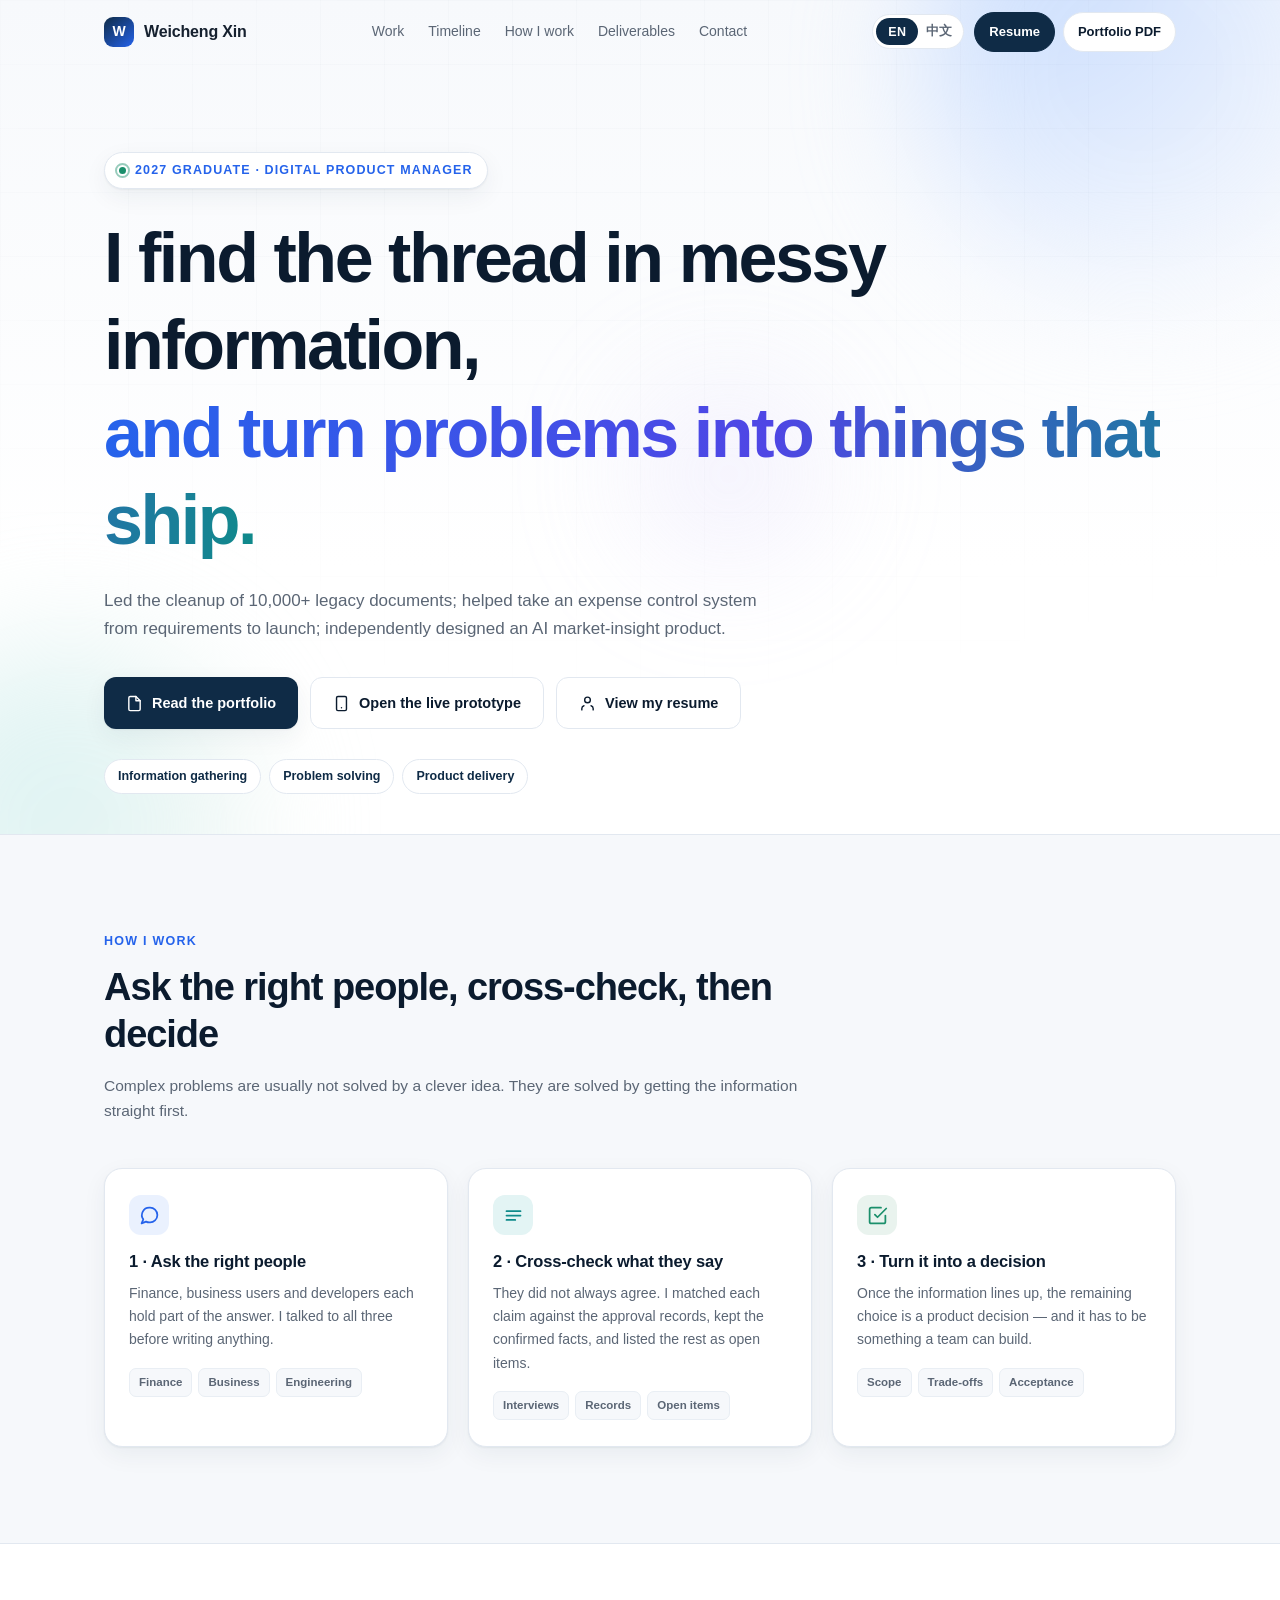
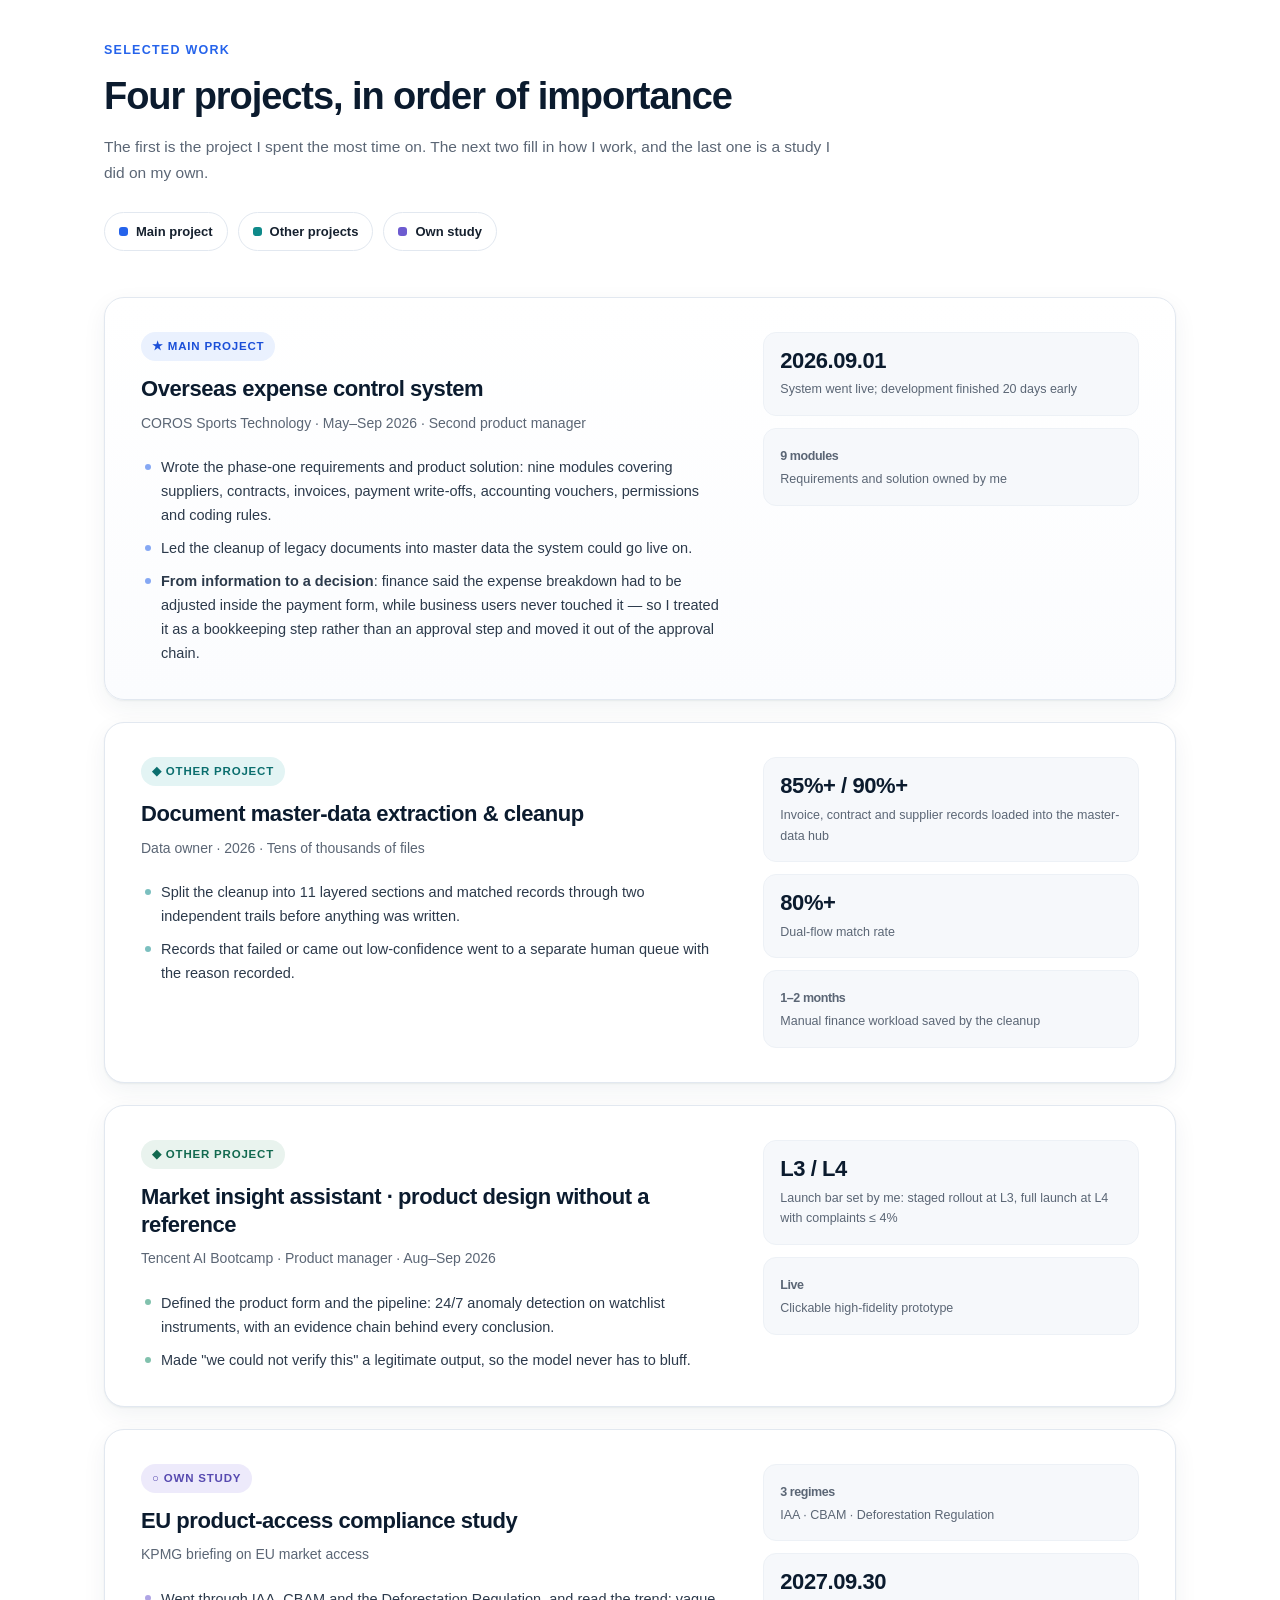
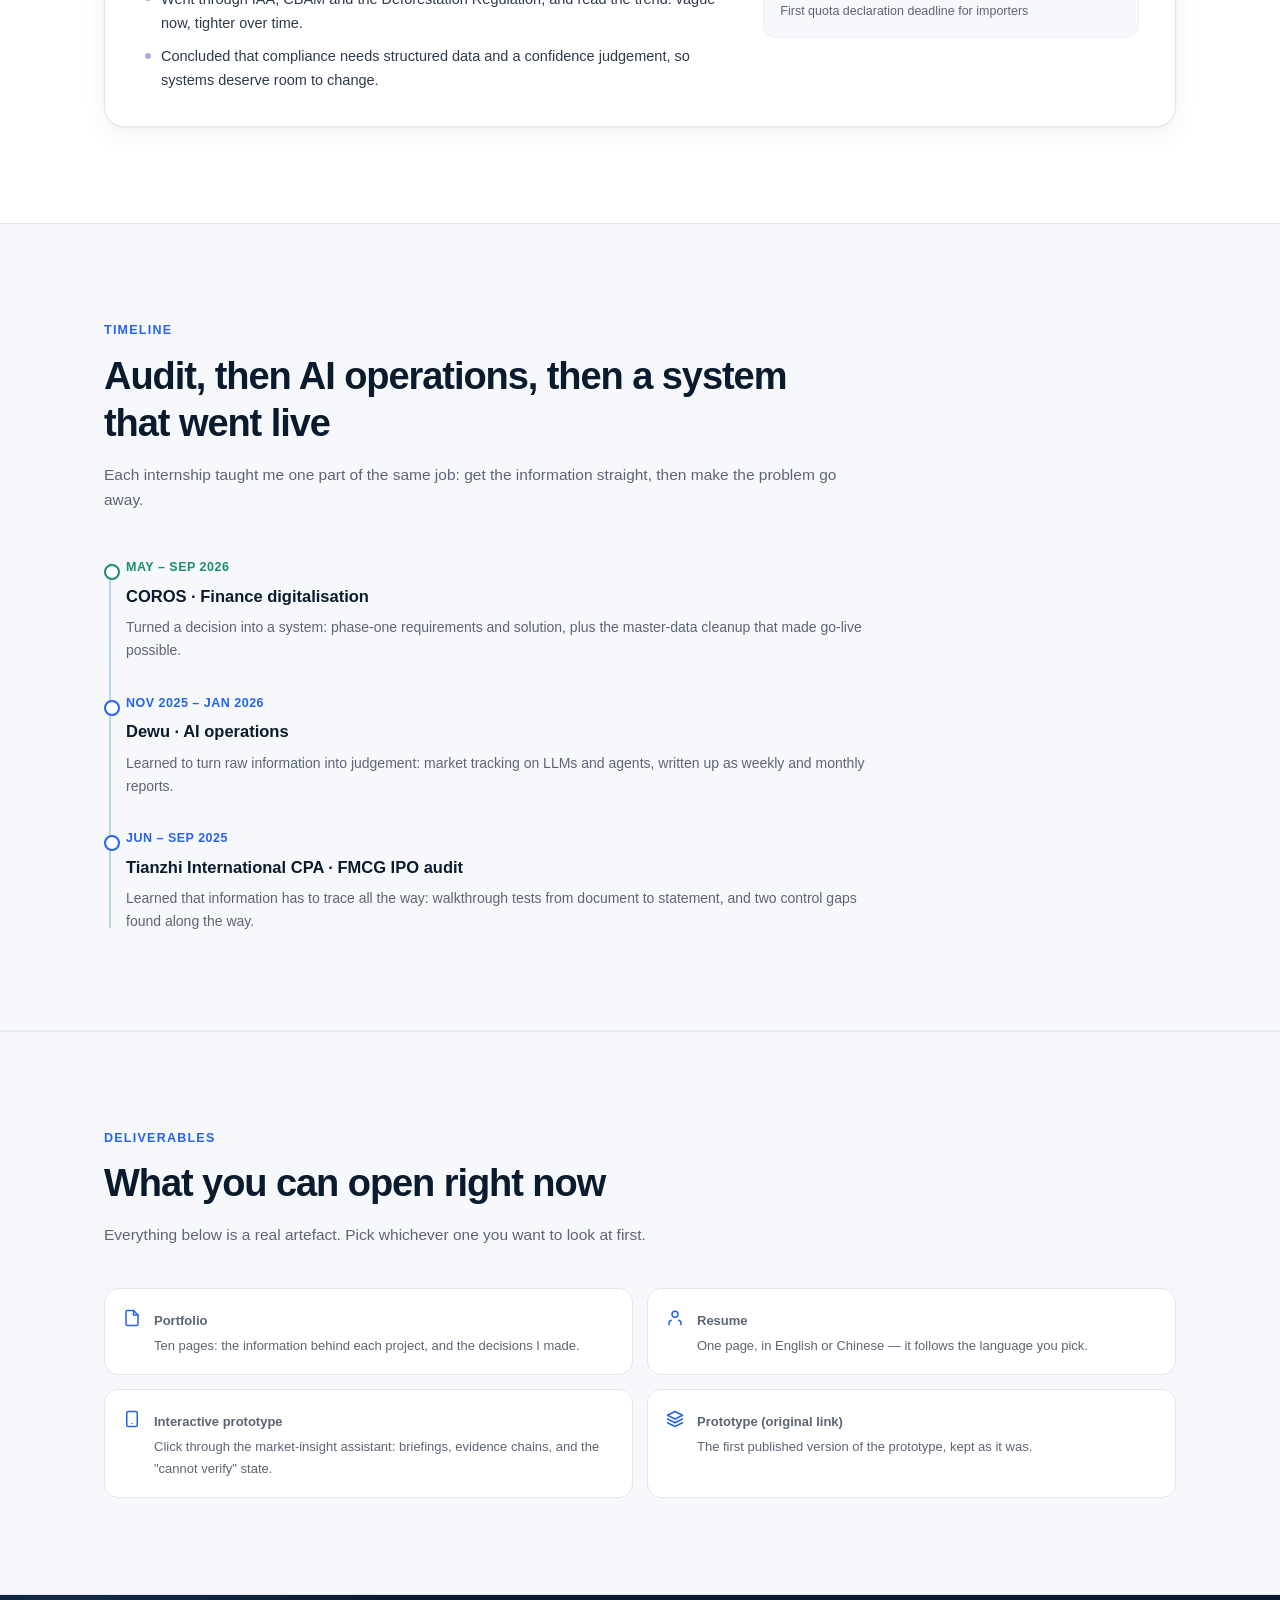
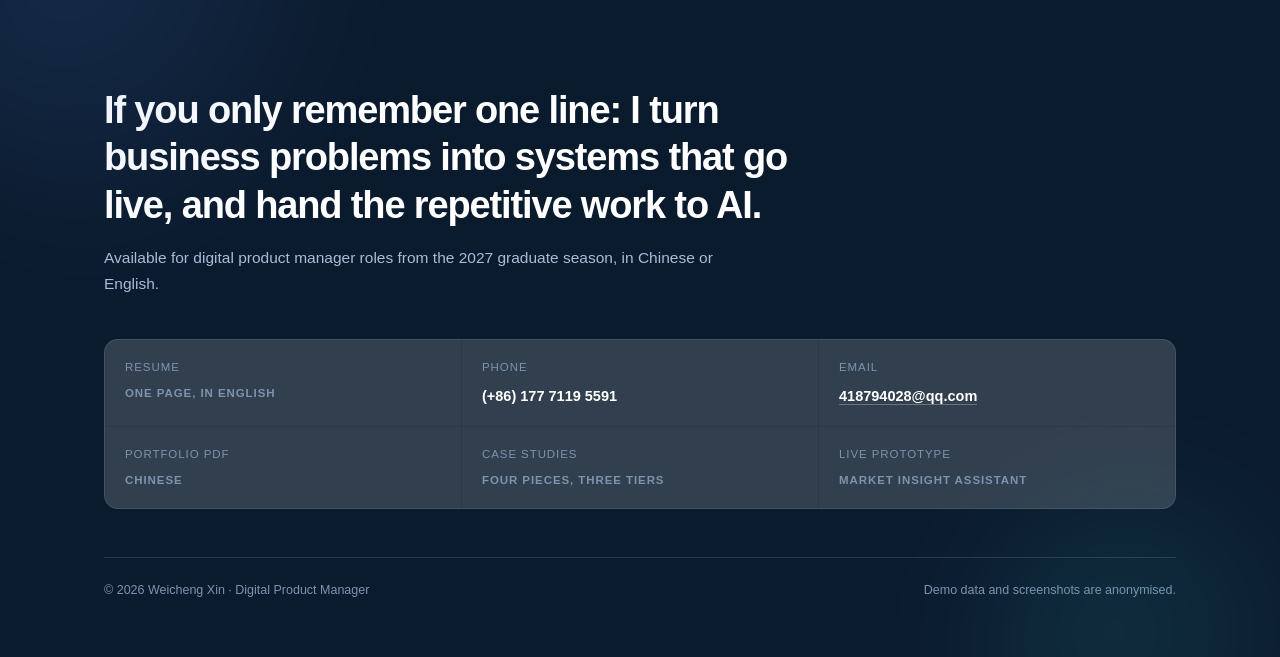
==== commit 94a8fa53: "Rewrite portfolio around information gathering and problem solving: 10-page PDF, restructured landin" ====
--- a/index.html
+++ b/index.html
@@ -384,6 +384,7 @@
   @media (prefers-reduced-motion: reduce) {
     html { scroll-behavior: auto; }
     .js .reveal { opacity: 1; transform: none; }
+    .js .hero .reveal.in { animation: none; opacity: 1; transform: none; }
     .orb, .pulse::after { animation: none; }
     * { transition-duration: .01ms !important; }
   }
@@ -403,7 +404,7 @@
     <nav class="nav-links">
       <a href="#work"><span data-en>Work</span><span data-zh>作品</span></a>
       <a href="#timeline"><span data-en>Timeline</span><span data-zh>经历</span></a>
-      <a href="#skills"><span data-en>Skills</span><span data-zh>能力</span></a>
+      <a href="#how"><span data-en>How I work</span><span data-zh>方法</span></a>
       <a href="#documents"><span data-en>Deliverables</span><span data-zh>交付物</span></a>
       <a href="#contact"><span data-en>Contact</span><span data-zh>联系</span></a>
     </nav>
@@ -444,27 +445,25 @@
       </span>
 
       <h1 class="reveal d1">
-        <span data-en>Finance background, comfortable with AI,<br><span class="accent">and I have shipped a system.</span></span>
-        <span data-zh>懂财务业务，能熟练用 AI，<br><span class="accent">也做出过真正上线的系统。</span></span>
+        <span data-en>I find the thread in messy information,<br><span class="accent">and turn problems into things that ship.</span></span>
+        <span data-zh>复杂信息的处理者：<br><span class="accent">在混乱里理出头绪，<br>把问题做成能上线的东西。</span></span>
       </h1>
 
       <p class="hero-sub reveal d2">
         <span data-en>
-          Three internships took me from audit into product work. I have learned to pin down the problem with the
-          people who use the system, write requirements a development team can work from, and handle the repetitive
-          parts with scripts and AI.
+          Led the cleanup of 10,000+ legacy documents; helped take an expense control system from requirements to
+          launch; independently designed an AI market-insight product.
         </span>
         <span data-zh>
-          三段实习，我从审计做到产品。做需求时我会先和使用系统的人把问题确认清楚，再写成研发能直接开工的方案；
-          其中重复、易错的部分，我自己用脚本和 AI 处理掉。
+          主导过上万份旧单据的清洗重构；完整参与海外费控系统从需求到上线；独立设计过一款 AI 行情解读产品。
         </span>
       </p>
 
       <div class="hero-actions reveal d3">
         <a class="btn btn-primary" href="portfolio/Xin-Weicheng-Portfolio.pdf">
           <svg viewBox="0 0 24 24" fill="none" stroke="currentColor" stroke-width="2" stroke-linecap="round" stroke-linejoin="round"><path d="M14 2H6a2 2 0 0 0-2 2v16a2 2 0 0 0 2 2h12a2 2 0 0 0 2-2V8z"/><path d="M14 2v6h6"/></svg>
-          <span data-en>Read the 14-page portfolio</span>
-          <span data-zh>查看 14 页作品集</span>
+          <span data-en>Read the portfolio</span>
+          <span data-zh>查看作品集</span>
         </a>
         <a class="btn btn-ghost" href="prototype/index.html" target="_blank" rel="noopener">
           <svg viewBox="0 0 24 24" fill="none" stroke="currentColor" stroke-width="2" stroke-linecap="round" stroke-linejoin="round"><rect x="5" y="2" width="14" height="20" rx="2"/><path d="M12 18h.01"/></svg>
@@ -481,21 +480,82 @@
       </div>
 
       <div class="chips reveal d4">
-        <span class="chip" data-en>Finance &amp; audit background</span>
-        <span class="chip" data-zh>财务与审计背景</span>
-        <span class="chip" data-en>End-to-end product delivery</span>
-        <span class="chip" data-zh>产品全流程交付</span>
-        <span class="chip" data-en>Master data engineering</span>
-        <span class="chip" data-zh>主数据治理</span>
-        <span class="chip" data-en>Hands-on AI implementation</span>
-        <span class="chip" data-zh>AI 落地实现</span>
+        <span class="chip" data-en>Information gathering</span>
+        <span class="chip" data-zh>信息收集</span>
+        <span class="chip" data-en>Problem solving</span>
+        <span class="chip" data-zh>问题解决</span>
+        <span class="chip" data-en>Product delivery</span>
+        <span class="chip" data-zh>产品落地</span>
       </div>
 
     </div>
   </section>
 
   <!-- ============ 作品 ============ -->
-  <section id="work">
+  <section id="how" class="band">
+    <div class="wrap">
+      <div class="sec-head reveal">
+        <div class="sec-kicker"><span data-en>How I work</span><span data-zh>我怎么工作</span></div>
+        <h2>
+          <span data-en>Ask the right people, cross-check, then decide</span>
+          <span data-zh>问对的人，交叉验证，再变成判断</span>
+        </h2>
+        <p>
+          <span data-en>Complex problems are usually not solved by a clever idea. They are solved by getting the information straight first.</span>
+          <span data-zh>复杂的问题很少靠一个聪明点子解决，通常是先把信息对齐，剩下的选择自然就清楚了。</span>
+        </p>
+      </div>
+      <div class="grid-3">
+        <div class="card reveal">
+          <div class="ico">
+            <svg viewBox="0 0 24 24" fill="none" stroke="currentColor" stroke-width="2" stroke-linecap="round" stroke-linejoin="round"><path d="M21 11.5a8.4 8.4 0 0 1-9 8.4 9 9 0 0 1-4-.9L3 21l1.9-4.6A8.4 8.4 0 0 1 12 3.1a8.4 8.4 0 0 1 9 8.4z"/></svg>
+          </div>
+          <h4><span data-en>1 · Ask the right people</span><span data-zh>1 · 问对的人</span></h4>
+          <p>
+            <span data-en>Finance, business users and developers each hold part of the answer. I talked to all three before writing anything.</span>
+            <span data-zh>财务、业务、研发各掌握一部分答案。写方案之前，这三方我都问了一遍。</span>
+          </p>
+          <div class="flow">
+            <span data-en>Finance</span><span data-zh>财务</span>
+            <span data-en>Business</span><span data-zh>业务</span>
+            <span data-en>Engineering</span><span data-zh>研发</span>
+          </div>
+        </div>
+        <div class="card reveal d1">
+          <div class="ico" style="background: var(--teal-soft); color: var(--teal);">
+            <svg viewBox="0 0 24 24" fill="none" stroke="currentColor" stroke-width="2" stroke-linecap="round" stroke-linejoin="round"><path d="M4 7h16M4 12h16M4 17h10"/></svg>
+          </div>
+          <h4><span data-en>2 · Cross-check what they say</span><span data-zh>2 · 交叉验证</span></h4>
+          <p>
+            <span data-en>They did not always agree. I matched each claim against the approval records, kept the confirmed facts, and listed the rest as open items.</span>
+            <span data-zh>三方说法并不一致。我把每种说法和审批记录对了一遍，确认过的写进需求，没对齐的记成待确认清单。</span>
+          </p>
+          <div class="flow">
+            <span data-en>Interviews</span><span data-zh>访谈</span>
+            <span data-en>Records</span><span data-zh>审批记录</span>
+            <span data-en>Open items</span><span data-zh>待确认清单</span>
+          </div>
+        </div>
+        <div class="card reveal d2">
+          <div class="ico" style="background: var(--green-soft); color: var(--green);">
+            <svg viewBox="0 0 24 24" fill="none" stroke="currentColor" stroke-width="2" stroke-linecap="round" stroke-linejoin="round"><path d="M9 11l3 3L22 4"/><path d="M21 12v7a2 2 0 0 1-2 2H5a2 2 0 0 1-2-2V5a2 2 0 0 1 2-2h11"/></svg>
+          </div>
+          <h4><span data-en>3 · Turn it into a decision</span><span data-zh>3 · 变成判断</span></h4>
+          <p>
+            <span data-en>Once the information lines up, the remaining choice is a product decision — and it has to be something a team can build.</span>
+            <span data-zh>信息对齐之后，剩下的选择就是产品判断——而且这个判断必须能落成研发做得了的东西。</span>
+          </p>
+          <div class="flow">
+            <span data-en>Scope</span><span data-zh>范围</span>
+            <span data-en>Trade-offs</span><span data-zh>取舍</span>
+            <span data-en>Acceptance</span><span data-zh>验收标准</span>
+          </div>
+        </div>
+      </div>
+    </div>
+  </section>
+
+    <section id="work">
     <div class="wrap">
       <div class="sec-head reveal">
         <div class="sec-kicker"><span data-en>Selected work</span><span data-zh>作品</span></div>
@@ -523,40 +583,34 @@
             <span class="tier"><span data-en>★ Main project</span><span data-zh>★ 主案例</span></span>
             <h3><span data-en>Overseas expense control system</span><span data-zh>海外费用控制系统</span></h3>
             <div class="role">
-              <span data-en>COROS Sports Technology · Finance digitalisation · May–Sep 2026 · Second product manager</span>
+              <span data-en>COROS Sports Technology · May–Sep 2026 · Second product manager</span>
               <span data-zh>高驰 COROS · 财务部 · 2026.05–09 · 二号产品经理</span>
             </div>
             <ul>
-              <li><span data-en>Wrote the phase-one requirements and the product solution: nine modules covering suppliers, contracts, invoices, payment write-offs, accounting vouchers, permissions and coding rules.</span>
-                  <span data-zh>负责一期需求与产品方案：九个模块，含供应商、合同、发票、付款核销、核算凭证、权限与编码规则。</span></li>
-              <li><span data-en>Designed three approval flows that run independently, and defined how the system talks to the master data hub, SAP, Feishu and Docusign.</span>
-                  <span data-zh>设计三条独立流转的审批流，并理清系统与主数据中心、SAP、飞书、Docusign 的对接关系。</span></li>
-              <li><span data-en>Cleaned more than ten thousand legacy documents into master data that the system could go live on.</span>
-                  <span data-zh>把上万份旧单据清洗重构为可上线使用的主数据。</span></li>
-              <li><span data-en>The system went live on 1 September 2026. Development finished 20 days ahead of the plan.</span>
-                  <span data-zh>系统于 2026 年 9 月 1 日上线，开发完成比计划提前 20 天。</span></li>
+              <li>
+                <span data-en>Wrote the phase-one requirements and product solution: nine modules covering suppliers, contracts, invoices, payment write-offs, accounting vouchers, permissions and coding rules.</span>
+                <span data-zh>负责一期需求与产品方案：九个模块，含供应商、合同、发票、付款核销、核算凭证、权限与编码规则。</span>
+              </li>
+              <li>
+                <span data-en>Led the cleanup of legacy documents into master data the system could go live on.</span>
+                <span data-zh>主导旧流程主数据清洗与重构，把上万份单据变成可上线使用的主数据。</span>
+              </li>
+              <li>
+                <span data-en><b>From information to a decision</b>: finance said the expense breakdown had to be adjusted inside the payment form, while business users never touched it — so I treated it as a bookkeeping step rather than an approval step and moved it out of the approval chain.</span>
+                <span data-zh><b>来源 → 判断</b>：财务说费用明细要在付款单里调整，业务却从不看这一块 → 判断这是记账动作而不是审批动作，把它从审批链里拆出去。</span>
+              </li>
             </ul>
           </div>
           <div class="metrics">
             <div class="metric">
               <b>2026.09.01</b>
-              <span data-en>System went live</span>
-              <span data-zh>系统正式上线</span>
+              <span data-en>System went live; development finished 20 days early</span>
+              <span data-zh>系统上线，开发提前 20 天完成</span>
             </div>
             <div class="metric">
               <b><span data-en>9 modules</span><span data-zh>9 个模块</span></b>
-              <span data-en>Requirements and solution written by me</span>
+              <span data-en>Requirements and solution owned by me</span>
               <span data-zh>需求与方案由我负责</span>
-            </div>
-            <div class="metric">
-              <b><span data-en>−20 days</span><span data-zh>提前 20 天</span></b>
-              <span data-en>Development finished ahead of the plan</span>
-              <span data-zh>开发完成早于计划</span>
-            </div>
-            <div class="metric">
-              <b><span data-en>1–2 months</span><span data-zh>1–2 个月</span></b>
-              <span data-en>Manual finance workload saved by the cleanup</span>
-              <span data-zh>清洗工作直接减少的财务工作量</span>
             </div>
           </div>
         </article>
@@ -569,36 +623,36 @@
               <span data-zh>单据主数据清洗与重构</span>
             </h3>
             <div class="role">
-              <span data-en>Data owner · 2026 · Tens of thousands of files, two disconnected workflows</span>
-              <span data-zh>数据负责人 · 2026 · 上万份文件 · 两条互不相连的流程</span>
+              <span data-en>Data owner · 2026 · Tens of thousands of files</span>
+              <span data-zh>数据负责人 · 2026 · 上万份文件</span>
             </div>
             <ul>
-              <li><span data-en>Split the cleanup into 11 parallel sections, which reduced write conflicts on the database and kept the model's attention from drifting.</span>
-                  <span data-zh>把清洗拆成 11 个并行小节，减少数据库写入冲突，也让模型注意力不容易发散。</span></li>
-              <li><span data-en>Extracted the text layer first, fell back to OCR for scans, and used multimodal parsing for hard layouts; everything came out as JSON into SQLite.</span>
-                  <span data-zh>文字层能提取的优先提取，扫描件用 OCR 兜底，复杂排版用多模态；结果统一输出 JSON 写入 SQLite。</span></li>
-              <li><span data-en>Matched records through two independent trails: the file itself (MD5 hash, size, text) against the document-to-SAP path.</span>
-                  <span data-zh>用两套独立线索勾稽：文件本身的哈希、大小与文本内容，对比单据到 SAP 的链路。</span></li>
-              <li><span data-en>Records that failed or came out low-confidence went to a separate queue with the reason recorded, so nothing failed silently.</span>
-                  <span data-zh>失败和低置信的记录进入单独的待处理队列并记录原因，不静默跳过。</span></li>
+              <li>
+                <span data-en>Split the cleanup into 11 layered sections and matched records through two independent trails before anything was written.</span>
+                <span data-zh>把清洗拆成 11 个分层小节，两套独立线索都指向同一结果才落库。</span>
+              </li>
+              <li>
+                <span data-en>Records that failed or came out low-confidence went to a separate human queue with the reason recorded.</span>
+                <span data-zh>失败与低置信的记录进入待处理队列并记录原因，不静默跳过。</span>
+              </li>
             </ul>
           </div>
           <div class="metrics">
-            <div class="metric"><b>85%+</b>
-              <span data-en>Invoice and contract records into the master-data hub</span>
-              <span data-zh>发票与合同信息进入主数据中心</span></div>
-            <div class="metric"><b>90%+</b>
-              <span data-en>Supplier records into the master-data hub</span>
-              <span data-zh>供应商信息进入主数据中心</span></div>
-            <div class="metric"><b>70%+</b>
-              <span data-en>In-transit contracts, drawdowns and exceptions</span>
-              <span data-zh>在途合同、提款单核销记录及异常项</span></div>
-            <div class="metric"><b>80%+</b>
+            <div class="metric">
+              <b>85%+ / 90%+</b>
+              <span data-en>Invoice, contract and supplier records loaded into the master-data hub</span>
+              <span data-zh>发票合同与供应商信息进入主数据中心</span>
+            </div>
+            <div class="metric">
+              <b>80%+</b>
               <span data-en>Dual-flow match rate</span>
-              <span data-zh>双流程勾稽率</span></div>
-            <div class="metric"><b><span data-en>8 automations</span><span data-zh>8 个自动化需求</span></b>
-              <span data-en>Shipped in the same period, cutting average manual time by 80%</span>
-              <span data-zh>同期落地，平均工作耗时缩短 80%</span></div>
+              <span data-zh>双流程勾稽率</span>
+            </div>
+            <div class="metric">
+              <b><span data-en>1–2 months</span><span data-zh>1–2 个月</span></b>
+              <span data-en>Manual finance workload saved by the cleanup</span>
+              <span data-zh>清洗工作直接减少的财务工作量</span>
+            </div>
           </div>
         </article>
 
@@ -614,29 +668,27 @@
               <span data-zh>腾讯 AI 训练营 · 产品经理 · 2026.08–09</span>
             </div>
             <ul>
-              <li><span data-en>Defined a conversational assistant for people without a finance background: plain-language briefings, plus monitoring of price, flow and news anomalies on their watchlist.</span>
-                  <span data-zh>面向没有金融背景的普通投资者：把行情讲成白话，同时监测自选标的的量价、资金与舆情异动。</span></li>
-              <li><span data-en>Designed the nine-step pipeline from data collection to feedback, with RAG evidence and a compliance check before anything reaches the user.</span>
-                  <span data-zh>设计从数据采集到行为回流的九步链路，中间经 RAG 取证与合规校验后才触达用户。</span></li>
-              <li><span data-en>Made "can it be trusted" a mechanism rather than a promise: three output states (evidence / weak evidence / unknown), each conclusion backed by an evidence chain the user can open.</span>
-                  <span data-zh>把「可不可信」做成机制而不是话术：有据 / 弱据 / 存疑三种输出态，每条结论都附可展开的证据链。</span></li>
-              <li><span data-en>Set the launch criteria myself: L1–L4 grading, four red lines, and a rollback switch that has to be rehearsed before launch.</span>
-                  <span data-zh>上线标准由我拟定：L1–L4 定级、四条红线，回滚开关必须演练通过才允许上线。</span></li>
+              <li>
+                <span data-en>Defined the product form and the pipeline: 24/7 anomaly detection on watchlist instruments, with an evidence chain behind every conclusion.</span>
+                <span data-zh>定义产品形态与运转链路：监测自选标的异动，每条结论都附可展开的证据链。</span>
+              </li>
+              <li>
+                <span data-en>Made "we could not verify this" a legitimate output, so the model never has to bluff.</span>
+                <span data-zh>让「暂无可验证归因」成为一个正式的输出态，模型不必硬答。</span>
+              </li>
             </ul>
           </div>
           <div class="metrics">
-            <div class="metric"><b>L3 / L4</b>
-              <span data-en>Staged rollout at L3; full launch at L4 with complaints ≤ 4%</span>
-              <span data-zh>达 L3 可灰度；灰度稳定达 L4 且投诉率 ≤4% 可全量</span></div>
-            <div class="metric"><b><span data-en>4 red lines</span><span data-zh>4 条红线</span></b>
-              <span data-en>Any hit means no-go — including a failed "unknown" state</span>
-              <span data-zh>任一命中即不上线，含「存疑机制失效」</span></div>
-            <div class="metric"><b><span data-en>9 steps</span><span data-zh>9 步链路</span></b>
-              <span data-en>From data collection to behaviour feedback</span>
-              <span data-zh>从数据采集到行为回流</span></div>
-            <div class="metric"><b><span data-en>Live</span><span data-zh>已上线</span></b>
-              <span data-en>Clickable high-fidelity prototype, open to anyone</span>
-              <span data-zh>可交互高保真原型，任何人可打开</span></div>
+            <div class="metric">
+              <b>L3 / L4</b>
+              <span data-en>Launch bar set by me: staged rollout at L3, full launch at L4 with complaints ≤ 4%</span>
+              <span data-zh>上线门槛由我拟定：达 L3 可灰度，稳定达 L4 且投诉率 ≤4% 可全量</span>
+            </div>
+            <div class="metric">
+              <b><span data-en>Live</span><span data-zh>已上线</span></b>
+              <span data-en>Clickable high-fidelity prototype</span>
+              <span data-zh>可交互高保真原型</span>
+            </div>
           </div>
         </article>
 
@@ -648,31 +700,31 @@
               <span data-zh>欧盟产品准入合规研究</span>
             </h3>
             <div class="role">
-              <span data-en>KPMG briefing on EU market access · research and company-view analysis</span>
+              <span data-en>KPMG briefing on EU market access</span>
               <span data-zh>毕马威欧盟产品准入会议纪要 · 研究与公司视角分析</span>
             </div>
             <ul>
-              <li><span data-en>Went through three regimes and their timelines: IAA, CBAM and the Deforestation Regulation.</span>
-                  <span data-zh>梳理三部主要法案及其时间节点：工业加速法案 IAA、碳边境调节机制 CBAM、零毁林监管法案 DR。</span></li>
-              <li><span data-en>Read the trend as follows: vague and case-driven in the short term, focused on social and governance issues over five years, and moving towards hard environmental requirements in the long run.</span>
-                  <span data-zh>对趋势的判断：短期规则模糊、依赖判例；五年内集中在社会与治理层面；长期会增加环境方面的硬性要求。</span></li>
-              <li><span data-en>Concluded that compliance is rarely a yes-or-no question. It comes down to structured data and a confidence judgement, which is why I leave room for change when scoping a system.</span>
-                  <span data-zh>结论是合规很少能用「是」或「否」回答，要靠结构化数据判断概率；所以我在设计系统时会预留调整空间。</span></li>
+              <li>
+                <span data-en>Went through IAA, CBAM and the Deforestation Regulation, and read the trend: vague now, tighter over time.</span>
+                <span data-zh>梳理 IAA、CBAM 与零毁林监管三部法案，判断趋势：短期模糊，长期收紧。</span>
+              </li>
+              <li>
+                <span data-en>Concluded that compliance needs structured data and a confidence judgement, so systems deserve room to change.</span>
+                <span data-zh>结论是合规要靠结构化数据判断概率，所以系统设计要预留调整空间。</span>
+              </li>
             </ul>
           </div>
           <div class="metrics">
-            <div class="metric"><b><span data-en>3 regimes</span><span data-zh>3 部法案</span></b>
+            <div class="metric">
+              <b><span data-en>3 regimes</span><span data-zh>3 部法案</span></b>
               <span data-en>IAA · CBAM · Deforestation Regulation</span>
-              <span data-zh>IAA · CBAM · 零毁林监管法案</span></div>
-            <div class="metric"><b>190+</b>
-              <span data-en>Tariff lines and quotas proposed under CBAM</span>
-              <span data-zh>CBAM 拟新增的关税税目与配额</span></div>
-            <div class="metric"><b>2027.09.30</b>
+              <span data-zh>IAA · CBAM · 零毁林监管法案</span>
+            </div>
+            <div class="metric">
+              <b>2027.09.30</b>
               <span data-en>First quota declaration deadline for importers</span>
-              <span data-zh>进口商首次配额年度申报截止</span></div>
-            <div class="metric"><b><span data-en>Design redundancy</span><span data-zh>设计冗余</span></b>
-              <span data-en>What it changed in how I scope systems</span>
-              <span data-zh>它改变了我设计系统时的习惯</span></div>
+              <span data-zh>进口商首次配额年度申报截止</span>
+            </div>
           </div>
         </article>
 
@@ -680,7 +732,7 @@
     </div>
   </section>
 
-  <!-- ============ 时间线 ============ -->
+
   <section id="timeline" class="band">
     <div class="wrap">
       <div class="sec-head reveal">
@@ -690,8 +742,8 @@
           <span data-zh>从审计，到 AI 运营，再到一套上线的系统</span>
         </h2>
         <p>
-          <span data-en>Three internships, each one building on what the previous one taught me.</span>
-          <span data-zh>三段实习是递进的，后一段都在用前一段学到的东西。</span>
+          <span data-en>Each internship taught me one part of the same job: get the information straight, then make the problem go away.</span>
+          <span data-zh>三段实习各教会我一件事，合起来就是同一件事：先把信息弄明白，再把问题解决掉。</span>
         </p>
       </div>
       <div class="timeline">
@@ -699,185 +751,82 @@
           <div class="tl-date">MAY – SEP 2026</div>
           <div class="tl-title"><span data-en>COROS · Finance digitalisation</span><span data-zh>高驰 COROS · 财务数字化</span></div>
           <div class="tl-body">
-            <span data-en>
-              Second product manager on the overseas expense control system. Requirements were finished at the end
-              of May, the solution was settled in early June, development was done on 25 August (20 days ahead of
-              plan), acceptance ran 26–27 August, UAT 27–31 August, and the system went live on 1 September.
-            </span>
-            <span data-zh>
-              海外费控系统二号产品经理。需求在 5 月底完成，方案 6 月初定稿，开发 8 月 25 日完成（比计划提前 20 天），
-              产品验收 8 月 26–27 日，UAT 8 月 27–31 日，9 月 1 日上线。
-            </span>
+            <span data-en>Turned a decision into a system: phase-one requirements and solution, plus the master-data cleanup that made go-live possible.</span>
+            <span data-zh>把判断做成系统：负责一期需求与产品方案，并完成让系统能上线的主数据清洗。</span>
           </div>
         </div>
         <div class="tl-item reveal d1">
           <div class="tl-date">NOV 2025 – JAN 2026</div>
           <div class="tl-title"><span data-en>Dewu · AI operations</span><span data-zh>上海得物 · AI 运营</span></div>
           <div class="tl-body">
-            <span data-en>
-              Tracked LLM, agent and tooling market movement and development routes; published weekly and monthly
-              reports; supported agile delivery and rollout for AI products and automation tools.
-            </span>
-            <span data-zh>
-              跟踪大模型、Agent 与配套工具的市场动态和开发路线，输出周报与月报；支撑 AI 产品与自动化工具的敏捷开发与推广。
-            </span>
+            <span data-en>Learned to turn raw information into judgement: market tracking on LLMs and agents, written up as weekly and monthly reports.</span>
+            <span data-zh>学会把信息整理成判断：跟踪大模型与 Agent 的市场动态，输出周报与月报。</span>
           </div>
         </div>
         <div class="tl-item reveal d2">
           <div class="tl-date">JUN – SEP 2025</div>
           <div class="tl-title"><span data-en>Tianzhi International CPA · FMCG IPO audit</span><span data-zh>天职国际会计师事务所 · 快消 IPO 审计</span></div>
           <div class="tl-body">
-            <span data-en>
-              Prepared AR/AP working papers and ran walkthrough tests covering document to statement. While
-              standardising data for due diligence I found two control gaps: rebate expenses had no automated
-              validation, and related-party flows were tagged by hand.
-            </span>
-            <span data-zh>
-              编制应收应付科目底稿，做「单据 → 业务 → 原始凭证 → 记账凭证 → 明细账 → 总账 → 报表」的完整穿行测试。
-              在尽调中整理财务数据时发现两处内控问题：返利费用没有自动校验，关联方资金往来靠人工标记。
-            </span>
+            <span data-en>Learned that information has to trace all the way: walkthrough tests from document to statement, and two control gaps found along the way.</span>
+            <span data-zh>学会信息要一路对到底：做「单据 → 凭证 → 账簿 → 报表」的完整穿行测试，并发现两处内控问题。</span>
           </div>
         </div>
       </div>
     </div>
   </section>
 
-  <!-- ============ 能力 ============ -->
-  <section id="skills">
-    <div class="wrap">
-      <div class="sec-head reveal">
-        <div class="sec-kicker"><span data-en>How I work</span><span data-zh>工作方式</span></div>
-        <h2>
-          <span data-en>Product work and AI work, in the same loop</span>
-          <span data-zh>产品与 AI，在同一条链路里</span>
-        </h2>
-        <p>
-          <span data-en>Product defines the problem and the acceptance bar; AI and scripts remove the repetitive part in between.</span>
-          <span data-zh>产品负责把问题和验收标准定义清楚，AI 与脚本负责把中间重复的部分做掉。</span>
-        </p>
-      </div>
-      <div class="grid-3">
-        <div class="card reveal">
-          <div class="ico">
-            <svg viewBox="0 0 24 24" fill="none" stroke="currentColor" stroke-width="2" stroke-linecap="round" stroke-linejoin="round"><path d="M9 11l3 3L22 4"/><path d="M21 12v7a2 2 0 0 1-2 2H5a2 2 0 0 1-2-2V5a2 2 0 0 1 2-2h11"/></svg>
-          </div>
-          <h4><span data-en>Product: six steps, each with an artefact</span><span data-zh>产品：六步闭环，每步都有交付物</span></h4>
-          <p>
-            <span data-en>Every step produces something the next person can use — no step ends in a conversation only.</span>
-            <span data-zh>每一步都留下别人能接着用的东西，不把工作停在口头沟通上。</span>
-          </p>
-          <div class="flow">
-            <span data-en>Interviews</span><span data-zh>业务访谈</span>
-            <span data-en>Scope</span><span data-zh>界定边界</span>
-            <span data-en>Process</span><span data-zh>流程与信息流</span>
-            <span data-en>Requirements</span><span data-zh>需求与方案</span>
-            <span data-en>Dev hand-off</span><span data-zh>开发对接</span>
-            <span data-en>Acceptance</span><span data-zh>验收与上线</span>
-          </div>
-        </div>
-        <div class="card reveal d1">
-          <div class="ico" style="background: var(--teal-soft); color: var(--teal);">
-            <svg viewBox="0 0 24 24" fill="none" stroke="currentColor" stroke-width="2" stroke-linecap="round" stroke-linejoin="round"><path d="M4 7h16M4 12h16M4 17h10"/></svg>
-          </div>
-          <h4><span data-en>Data: two trails before anything is trusted</span><span data-zh>数据：两套线索互相印证才落库</span></h4>
-          <p>
-            <span data-en>File fingerprint against system path. Two independent trails must agree, or the record goes to a human.</span>
-            <span data-zh>文件指纹对比系统链路，两条独立线索一致才写入，否则交回人工。</span>
-          </p>
-          <div class="flow">
-            <span data-en>Extraction</span><span data-zh>文本提取</span>
-            <span data-en>OCR</span><span data-zh>OCR 兜底</span>
-            <span data-en>11 parallel sections</span><span data-zh>11 个分层小节</span>
-            <span data-en>Cross-check</span><span data-zh>交叉勾稽</span>
-            <span data-en>JSON + Excel</span><span data-zh>JSON + Excel</span>
-          </div>
-        </div>
-        <div class="card reveal d2">
-          <div class="ico" style="background: var(--green-soft); color: var(--green);">
-            <svg viewBox="0 0 24 24" fill="none" stroke="currentColor" stroke-width="2" stroke-linecap="round" stroke-linejoin="round"><circle cx="12" cy="12" r="3"/><path d="M12 2v3M12 19v3M2 12h3M19 12h3M5 5l2 2M17 17l2 2M19 5l-2 2M7 17l-2 2"/></svg>
-          </div>
-          <h4><span data-en>AI: an agent is more than a model</span><span data-zh>AI：Agent 不只是模型</span></h4>
-          <p>
-            <span data-en>Model, tools, permissions, state, execution loop and acceptance rules. The last two decide whether it can run in production.</span>
-            <span data-zh>Agent = 模型 + 工具 + 权限 + 状态 + 执行循环 + 验收规则；后两项决定它能不能上生产。</span>
-          </p>
-          <div class="flow">
-            <span>Codex</span><span>Gemini</span>
-            <span data-en>Agent workflows</span><span data-zh>Agent 工作流</span>
-            <span data-en>Prompt engineering</span><span data-zh>提示词工程</span>
-            <span data-en>Acceptance rules</span><span data-zh>验收规则</span>
-          </div>
-        </div>
-      </div>
-    </div>
-  </section>
-
-  <!-- ============ 交付物 ============ -->
   <section id="documents" class="band">
     <div class="wrap">
       <div class="sec-head reveal">
         <div class="sec-kicker"><span data-en>Deliverables</span><span data-zh>交付物</span></div>
         <h2>
-          <span data-en>What I wrote, shipped and can open on request</span>
-          <span data-zh>我写过、交付过、可以随时展开给你看的东西</span>
+          <span data-en>What you can open right now</span>
+          <span data-zh>可以直接打开的东西</span>
         </h2>
         <p>
-          <span data-en>Everything below exists as a real artefact. Ask about any of them in an interview and I will walk through it.</span>
-          <span data-zh>下面每一项都是真实存在的文档与系统，面试时可以按需展开任意一项。</span>
+          <span data-en>Everything below is a real artefact. Pick whichever one you want to look at first.</span>
+          <span data-zh>下面每一项都是真实产出的文档或系统，你想先看哪一个都可以。</span>
         </p>
       </div>
       <div class="docs">
-        <div class="doc reveal">
+        <a class="doc reveal" href="portfolio/Xin-Weicheng-Portfolio.pdf">
           <svg viewBox="0 0 24 24" fill="none" stroke="currentColor" stroke-width="2" stroke-linecap="round" stroke-linejoin="round"><path d="M14 2H6a2 2 0 0 0-2 2v16a2 2 0 0 0 2 2h12a2 2 0 0 0 2-2V8z"/><path d="M14 2v6h6"/></svg>
           <div>
-            <b><span data-en>Front- and back-end requirements</span><span data-zh>新系统前后端需求文档</span></b>
-            <span data-en>Approval flows, base data, entities, documents, accounting vouchers, permissions, coding rules</span>
-            <span data-zh>审批流、基础数据、实体、单据、核算凭证、权限与编码规则</span>
-          </div>
-        </div>
-        <div class="doc reveal d1">
-          <svg viewBox="0 0 24 24" fill="none" stroke="currentColor" stroke-width="2" stroke-linecap="round" stroke-linejoin="round"><rect x="3" y="3" width="7" height="7" rx="1"/><rect x="14" y="3" width="7" height="7" rx="1"/><rect x="14" y="14" width="7" height="7" rx="1"/><rect x="3" y="14" width="7" height="7" rx="1"/></svg>
+            <b><span data-en>Portfolio</span><span data-zh>作品集</span></b>
+            <span data-en>Ten pages: the information behind each project, and the decisions I made.</span>
+            <span data-zh>十页：每件作品的信息来源与关键判断。</span>
+          </div>
+        </a>
+        <a class="doc reveal d1" href="resumes/Xin-Weicheng-Resume-CN.pdf"
+           data-href-en="resumes/Xin-Weicheng-Resume-EN.pdf"
+           data-href-zh="resumes/Xin-Weicheng-Resume-CN.pdf">
+          <svg viewBox="0 0 24 24" fill="none" stroke="currentColor" stroke-width="2" stroke-linecap="round" stroke-linejoin="round"><path d="M20 21v-2a4 4 0 0 0-3-3.87"/><path d="M4 21v-2a4 4 0 0 1 3-3.87"/><circle cx="12" cy="7" r="4"/></svg>
           <div>
-            <b><span data-en>Process and information-flow maps</span><span data-zh>全局流程与信息流泳道图</span></b>
-            <span data-en>Module flows, hierarchy and the path data takes between systems</span>
-            <span data-zh>模块流程、层级梳理，以及数据在系统之间的流转路径</span>
-          </div>
-        </div>
-        <div class="doc reveal d2">
-          <svg viewBox="0 0 24 24" fill="none" stroke="currentColor" stroke-width="2" stroke-linecap="round" stroke-linejoin="round"><path d="M3 3v18h18"/><path d="M7 14l4-4 3 3 5-6"/></svg>
+            <b><span data-en>Resume</span><span data-zh>简历</span></b>
+            <span data-en>One page, in English or Chinese — it follows the language you pick.</span>
+            <span data-zh>一页纸，中文或英文版随当前语言切换。</span>
+          </div>
+        </a>
+        <a class="doc reveal d2" href="prototype/index.html" target="_blank" rel="noopener">
+          <svg viewBox="0 0 24 24" fill="none" stroke="currentColor" stroke-width="2" stroke-linecap="round" stroke-linejoin="round"><rect x="5" y="2" width="14" height="20" rx="2"/><path d="M12 18h.01"/></svg>
           <div>
-            <b><span data-en>Product solution and phasing plan</span><span data-zh>产品方案与分期计划</span></b>
-            <span data-en>Three-phase roadmap, scope boundaries and collaboration mechanics</span>
-            <span data-zh>三期路线、范围边界，以及项目启动会与协作机制</span>
-          </div>
-        </div>
-        <div class="doc reveal d3">
+            <b><span data-en>Interactive prototype</span><span data-zh>可交互原型</span></b>
+            <span data-en>Click through the market-insight assistant: briefings, evidence chains, and the "cannot verify" state.</span>
+            <span data-zh>点开就能操作：白话解读、证据链，以及「暂无可验证」的存疑状态。</span>
+          </div>
+        </a>
+        <a class="doc reveal d3" href="https://gaibian005.github.io/Interactive-prototype/" target="_blank" rel="noopener">
           <svg viewBox="0 0 24 24" fill="none" stroke="currentColor" stroke-width="2" stroke-linecap="round" stroke-linejoin="round"><path d="M12 2L2 7l10 5 10-5-10-5z"/><path d="M2 17l10 5 10-5M2 12l10 5 10-5"/></svg>
           <div>
-            <b><span data-en>Market insight assistant · PRD and operating model</span><span data-zh>行情洞察助手 · PRD 与运转方式文档</span></b>
-            <span data-en>Product definition, the nine-step pipeline, and the full test and launch plan</span>
-            <span data-zh>产品定义、九步运转链路，以及完整的测评方案与上线标准</span>
-          </div>
-        </div>
-        <div class="doc reveal">
-          <svg viewBox="0 0 24 24" fill="none" stroke="currentColor" stroke-width="2" stroke-linecap="round" stroke-linejoin="round"><path d="M4 19.5A2.5 2.5 0 0 1 6.5 17H20"/><path d="M6.5 2H20v20H6.5A2.5 2.5 0 0 1 4 19.5v-15A2.5 2.5 0 0 1 6.5 2z"/></svg>
-          <div>
-            <b><span data-en>Master-data cleanup requirements</span><span data-zh>主数据清洗需求文档</span></b>
-            <span data-en>Data requirements and the finance-side boundary for the migration</span>
-            <span data-zh>清洗的数据要求与财务边界</span>
-          </div>
-        </div>
-        <div class="doc reveal d1">
-          <svg viewBox="0 0 24 24" fill="none" stroke="currentColor" stroke-width="2" stroke-linecap="round" stroke-linejoin="round"><path d="M12 20h9"/><path d="M16.5 3.5a2.1 2.1 0 0 1 3 3L7 19l-4 1 1-4z"/></svg>
-          <div>
-            <b><span data-en>9 AI knowledge-base guides and 5 rollout cases</span><span data-zh>9 篇 AI 知识库文档与 5 篇推广用例</span></b>
-            <span data-en>Written for finance users, not for engineers</span>
-            <span data-zh>写给业务和财务人员看，不是写给工程师看</span>
-          </div>
-        </div>
+            <b><span data-en>Prototype (original link)</span><span data-zh>原型原始链接</span></b>
+            <span data-en>The first published version of the prototype, kept as it was.</span>
+            <span data-zh>最早发布的那一版原型，保留原样。</span>
+          </div>
+        </a>
       </div>
     </div>
   </section>
+
 
   <!-- ============ 联系 ============ -->
   <section id="contact" class="contact">
@@ -914,7 +863,7 @@
         </div>
         <div>
           <span data-en>Portfolio PDF</span><span data-zh>作品集 PDF</span>
-          <b><a href="portfolio/Xin-Weicheng-Portfolio.pdf"><span data-en>14 pages, in Chinese</span><span data-zh>14 页，中文</span></a></b>
+          <b><a href="portfolio/Xin-Weicheng-Portfolio.pdf"><span data-en>Chinese</span><span data-zh>中文</span></a></b>
         </div>
         <div>
           <span data-en>Case studies</span><span data-zh>作品层级</span>
@@ -962,12 +911,6 @@
     document.querySelectorAll("[data-href-en][data-href-zh]").forEach(function (el) {
       var target = next === "zh" ? el.getAttribute("data-href-zh") : el.getAttribute("data-href-en");
       if (target) el.setAttribute("href", target);
-    });
-    document.querySelectorAll("[data-count]").forEach(function (el) {
-      if (el.dataset.done === "1") {
-        el.textContent = (el.getAttribute("data-prefix") || "") +
-          el.getAttribute("data-count") + suffixFor(el);
-      }
     });
   }
 
@@ -1049,45 +992,6 @@
     }, 2500);
   }
 
-  /* ---------------- 首屏数字滚动 ---------------- */
-  var counters = Array.prototype.slice.call(document.querySelectorAll("[data-count]"));
-
-  function suffixFor(el) {
-    var isZh = root.getAttribute("data-lang") === "zh";
-    var zhSuffix = el.getAttribute("data-suffix-zh");
-    if (isZh && zhSuffix !== null) return zhSuffix;
-    return el.getAttribute("data-suffix") || "";
-  }
-
-  function runCounter(el) {
-    var target = parseFloat(el.getAttribute("data-count")) || 0;
-    var prefix = el.getAttribute("data-prefix") || "";
-    el.dataset.done = "1";
-    if (reduce) { el.textContent = prefix + target + suffixFor(el); return; }
-    var start = null;
-    function tick(ts) {
-      if (start === null) start = ts;
-      var p = Math.min((ts - start) / 1100, 1);
-      var eased = 1 - Math.pow(1 - p, 3);
-      el.textContent = prefix + Math.round(target * eased) + suffixFor(el);
-      if (p < 1) requestAnimationFrame(tick);
-    }
-    requestAnimationFrame(tick);
-  }
-  if (!("IntersectionObserver" in window)) {
-    counters.forEach(runCounter);
-  } else {
-    var counterObserver = new IntersectionObserver(function (entries) {
-      entries.forEach(function (entry) {
-        if (entry.isIntersecting) {
-          runCounter(entry.target);
-          counterObserver.unobserve(entry.target);
-        }
-      });
-    }, { threshold: 0.4 });
-    counters.forEach(function (el) { counterObserver.observe(el); });
-  }
-
   /* ---------------- 卡片轻微跟随鼠标 ---------------- */
   if (!reduce && window.matchMedia("(hover: hover)").matches) {
     document.querySelectorAll(".project").forEach(function (cardEl) {
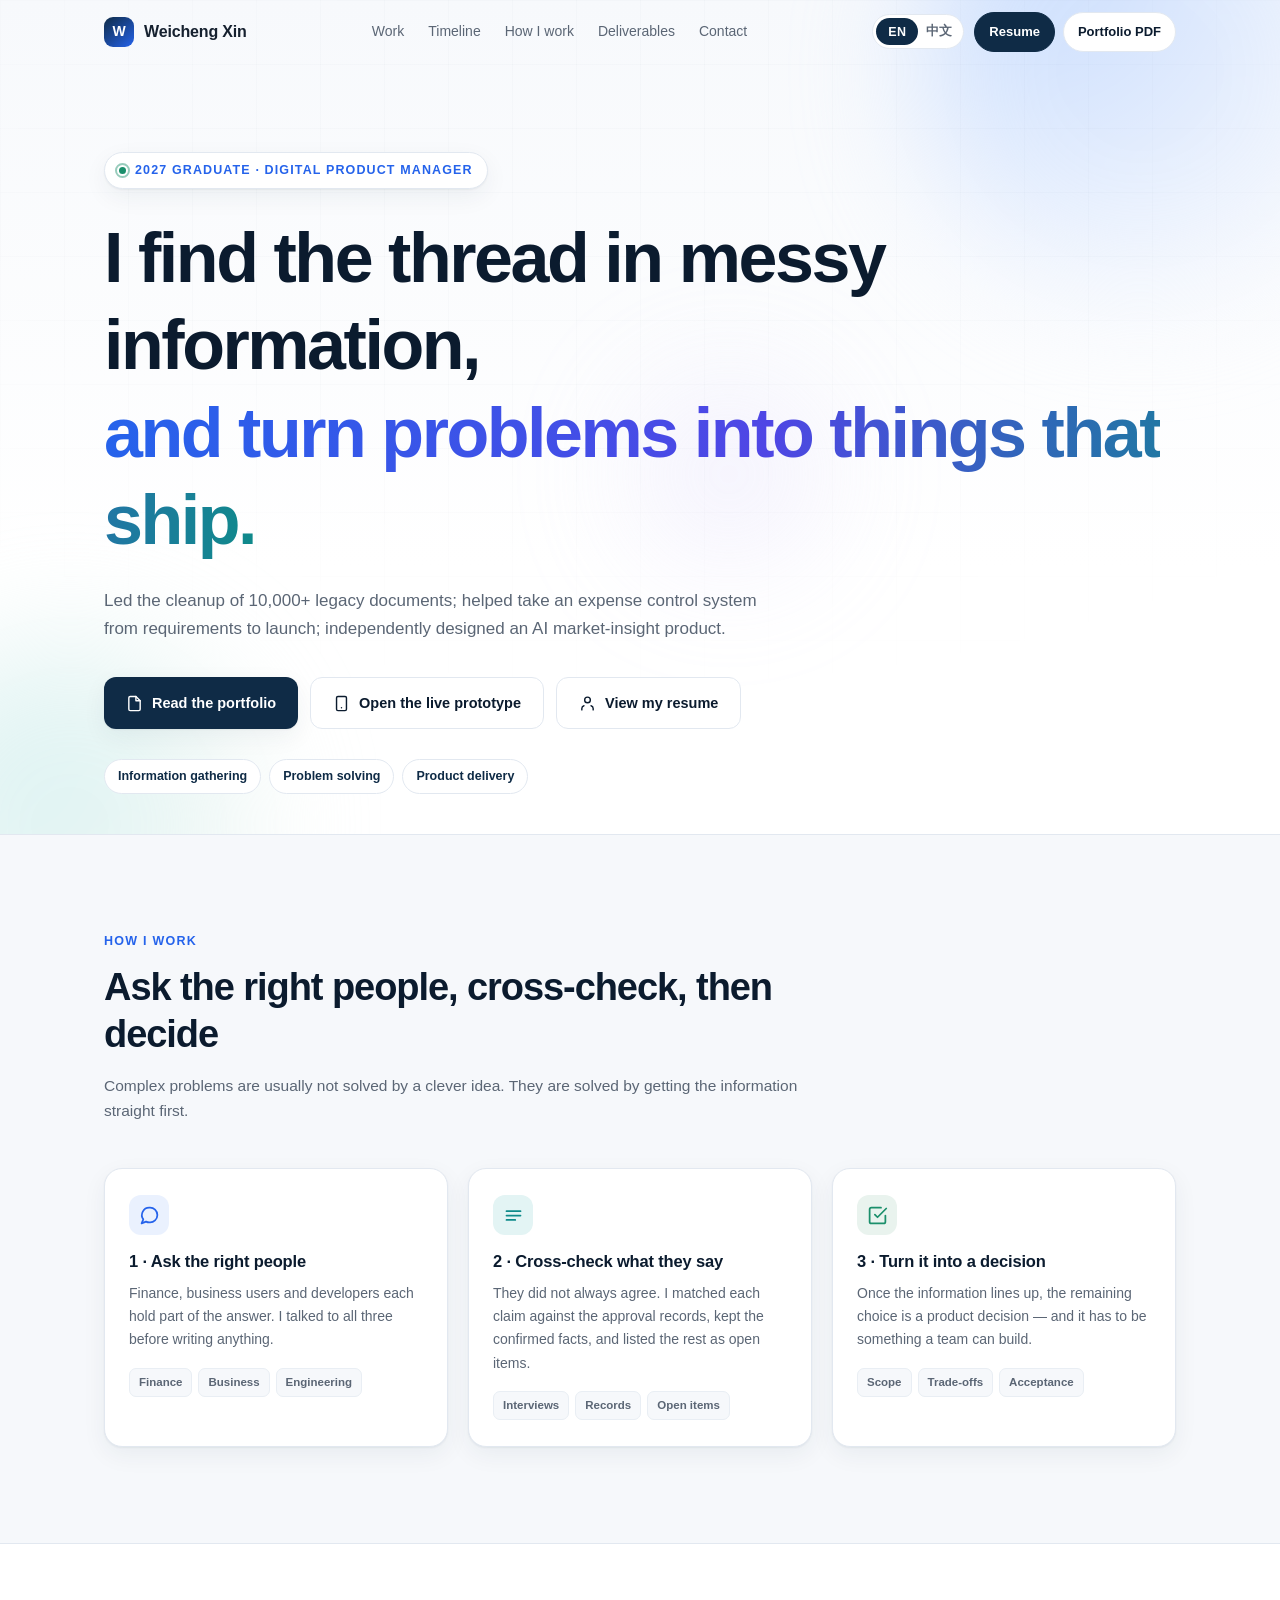
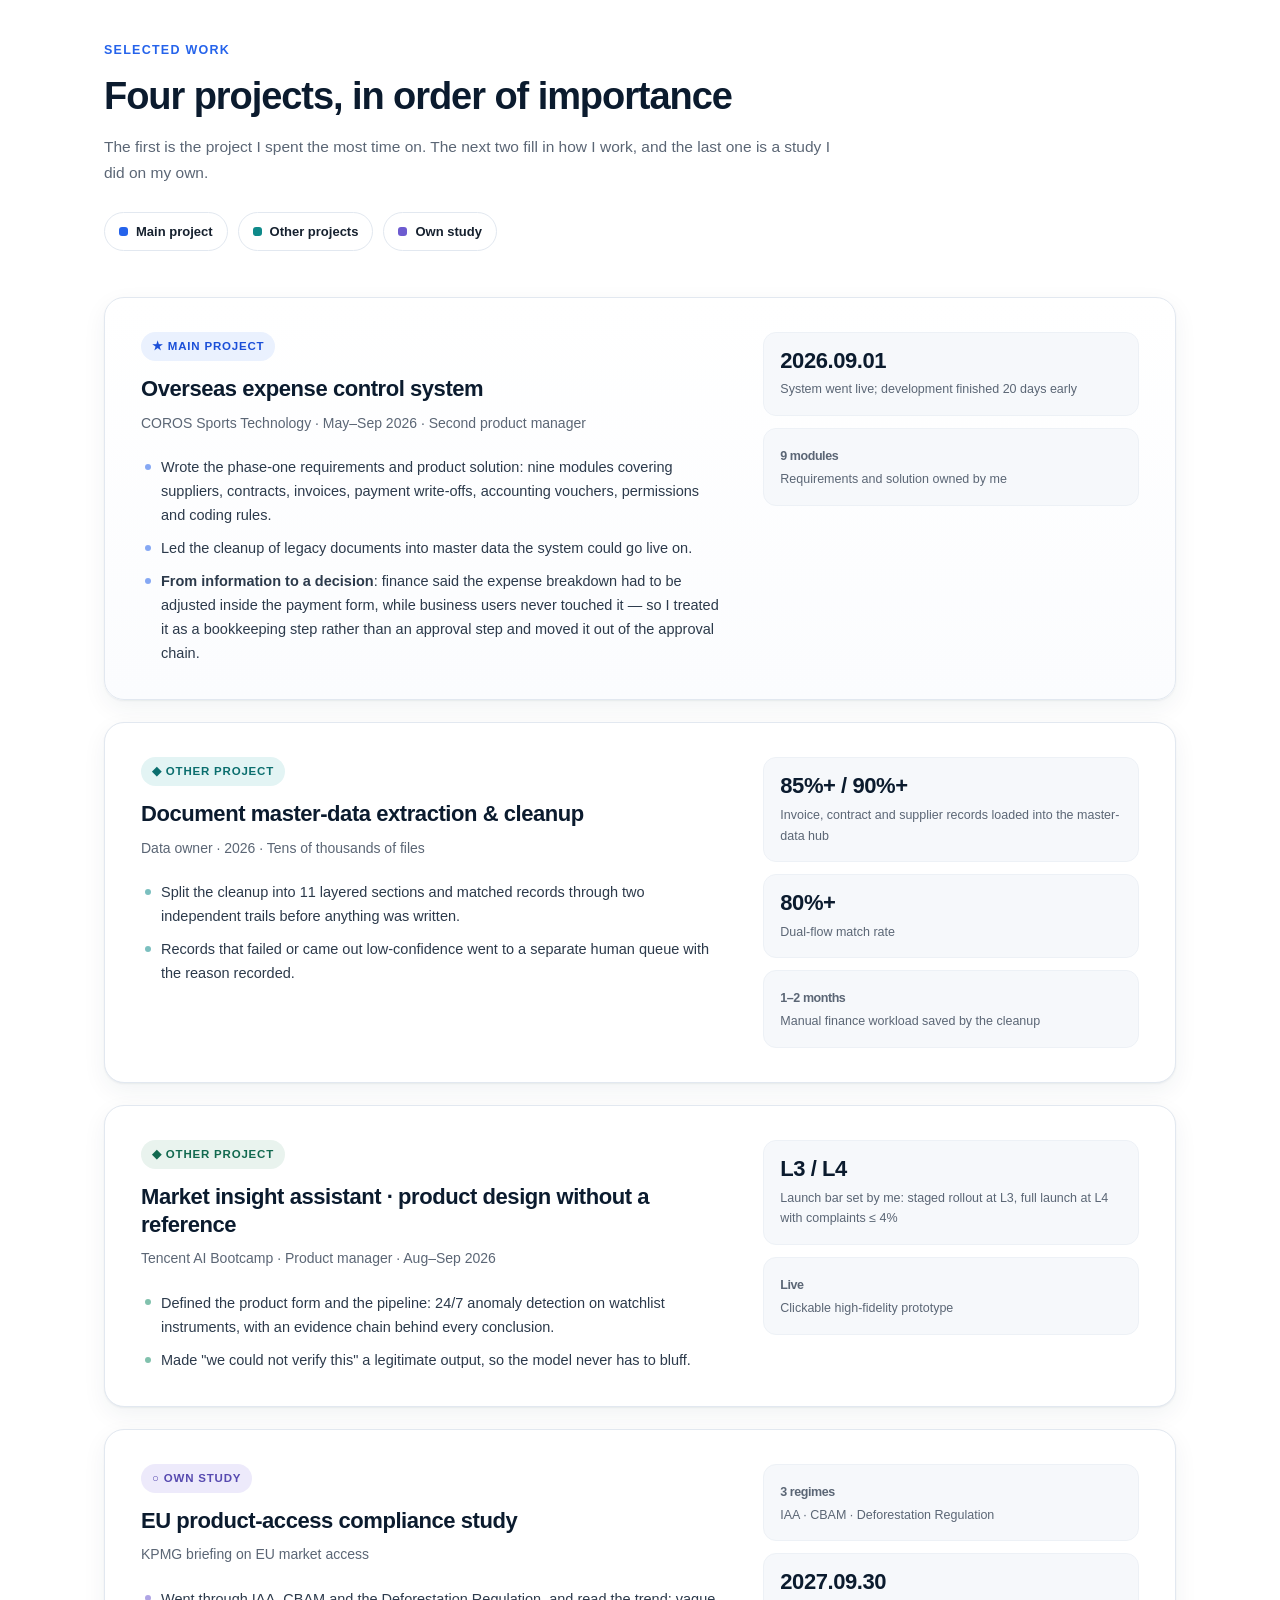
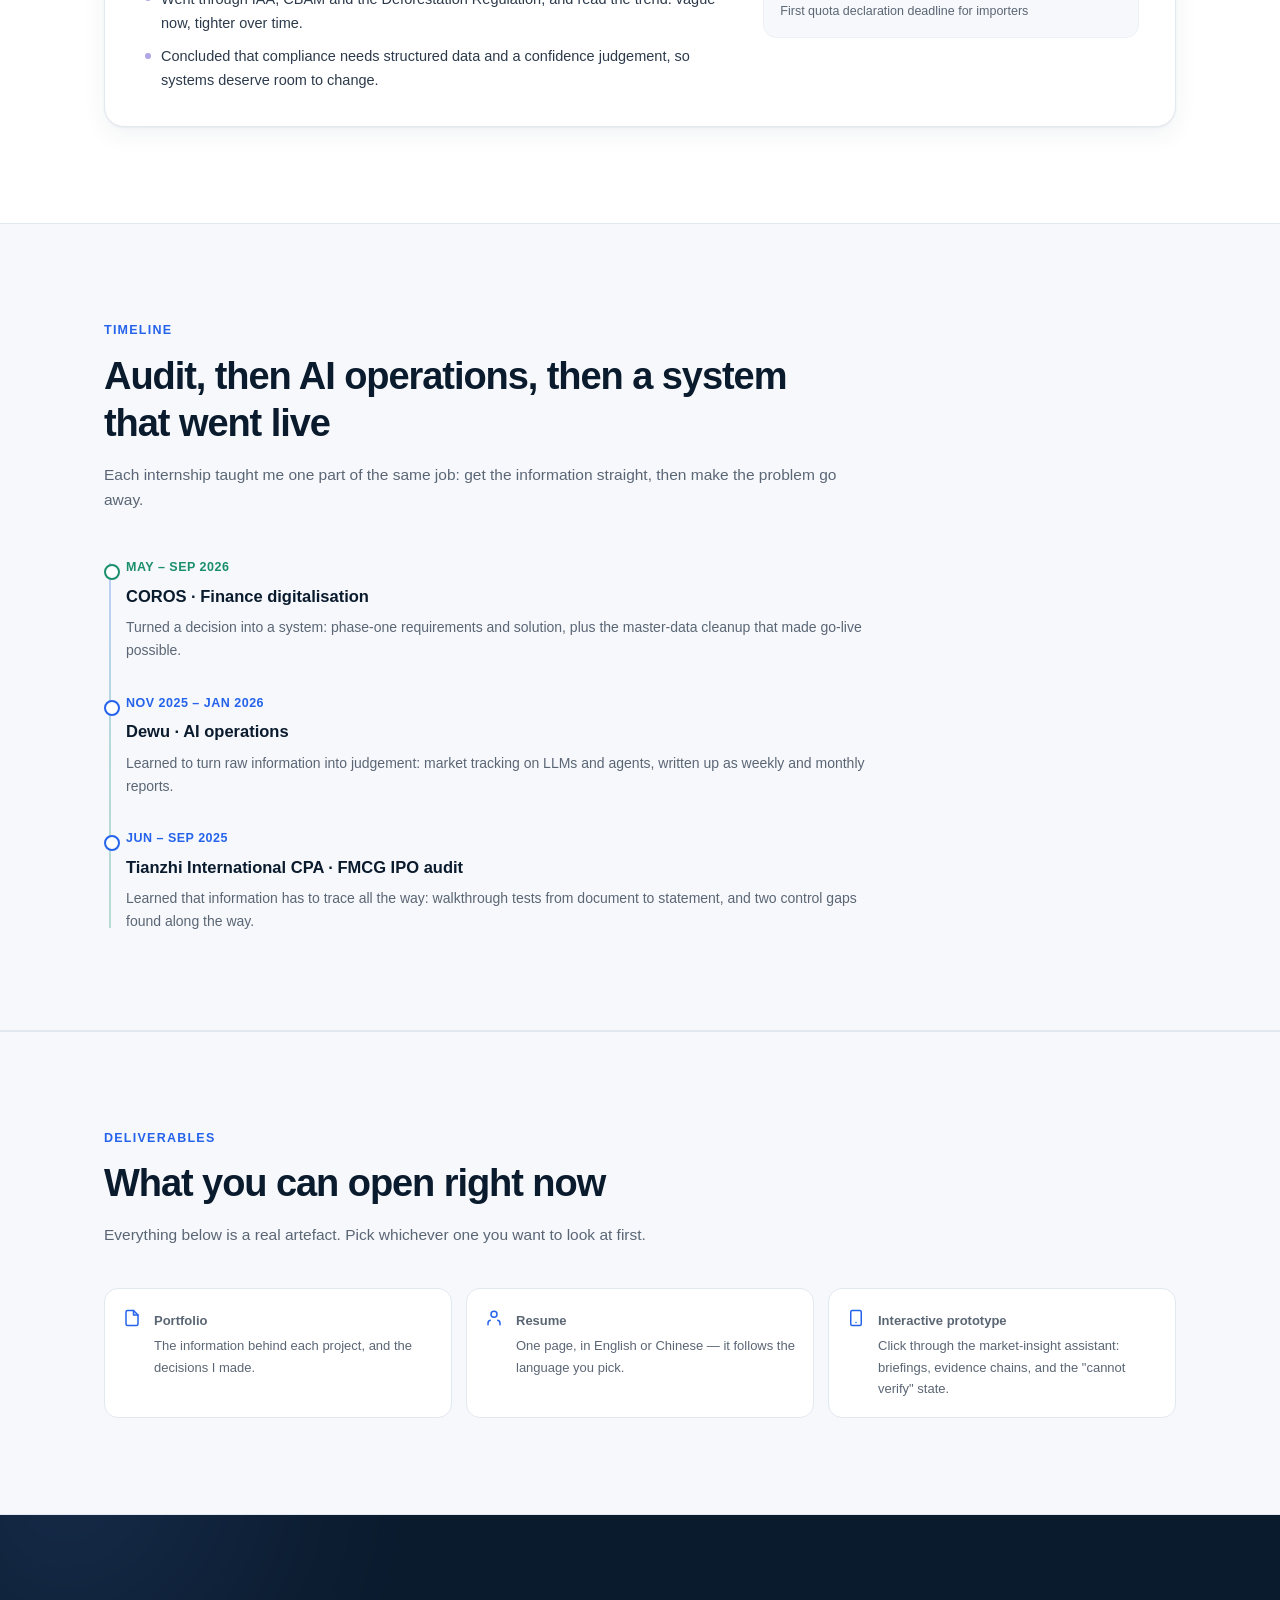
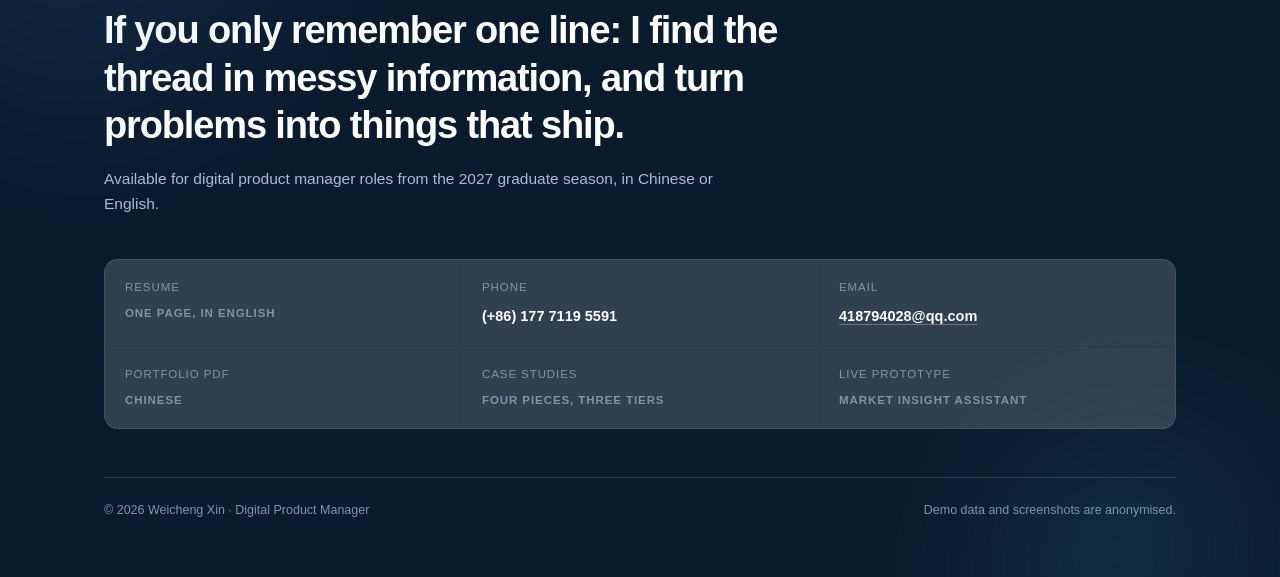
==== commit c2f1cda7: "Remove the duplicate prototype card, lay the deliverables out in one row, align the contact headline" ====
--- a/index.html
+++ b/index.html
@@ -296,7 +296,7 @@
   }
 
   /* ---------------- 文档清单 ---------------- */
-  .docs { margin-top: 40px; display: grid; grid-template-columns: repeat(2, 1fr); gap: 14px; }
+  .docs { margin-top: 40px; display: grid; grid-template-columns: repeat(3, 1fr); gap: 14px; }
   .doc {
     display: flex; align-items: flex-start; gap: 13px; padding: 17px 18px;
     background: #fff; border: 1px solid var(--line); border-radius: 14px;
@@ -793,8 +793,8 @@
           <svg viewBox="0 0 24 24" fill="none" stroke="currentColor" stroke-width="2" stroke-linecap="round" stroke-linejoin="round"><path d="M14 2H6a2 2 0 0 0-2 2v16a2 2 0 0 0 2 2h12a2 2 0 0 0 2-2V8z"/><path d="M14 2v6h6"/></svg>
           <div>
             <b><span data-en>Portfolio</span><span data-zh>作品集</span></b>
-            <span data-en>Ten pages: the information behind each project, and the decisions I made.</span>
-            <span data-zh>十页：每件作品的信息来源与关键判断。</span>
+            <span data-en>The information behind each project, and the decisions I made.</span>
+            <span data-zh>每件作品的信息来源与关键判断。</span>
           </div>
         </a>
         <a class="doc reveal d1" href="resumes/Xin-Weicheng-Resume-CN.pdf"
@@ -815,14 +815,6 @@
             <span data-zh>点开就能操作：白话解读、证据链，以及「暂无可验证」的存疑状态。</span>
           </div>
         </a>
-        <a class="doc reveal d3" href="https://gaibian005.github.io/Interactive-prototype/" target="_blank" rel="noopener">
-          <svg viewBox="0 0 24 24" fill="none" stroke="currentColor" stroke-width="2" stroke-linecap="round" stroke-linejoin="round"><path d="M12 2L2 7l10 5 10-5-10-5z"/><path d="M2 17l10 5 10-5M2 12l10 5 10-5"/></svg>
-          <div>
-            <b><span data-en>Prototype (original link)</span><span data-zh>原型原始链接</span></b>
-            <span data-en>The first published version of the prototype, kept as it was.</span>
-            <span data-zh>最早发布的那一版原型，保留原样。</span>
-          </div>
-        </a>
       </div>
     </div>
   </section>
@@ -834,8 +826,8 @@
     <div class="orb orb-2"></div>
     <div class="wrap">
       <h2 class="reveal">
-        <span data-en>If you only remember one line: I turn business problems into systems that go live, and hand the repetitive work to AI.</span>
-        <span data-zh>如果只记一句话：我把业务问题做成能上线的系统，把重复劳动交给 AI。</span>
+        <span data-en>If you only remember one line: I find the thread in messy information, and turn problems into things that ship.</span>
+        <span data-zh>如果只记一句话：在混乱里理出头绪，把问题做成能上线的东西。</span>
       </h2>
       <p class="lead reveal d1">
         <span data-en>Available for digital product manager roles from the 2027 graduate season, in Chinese or English.</span>
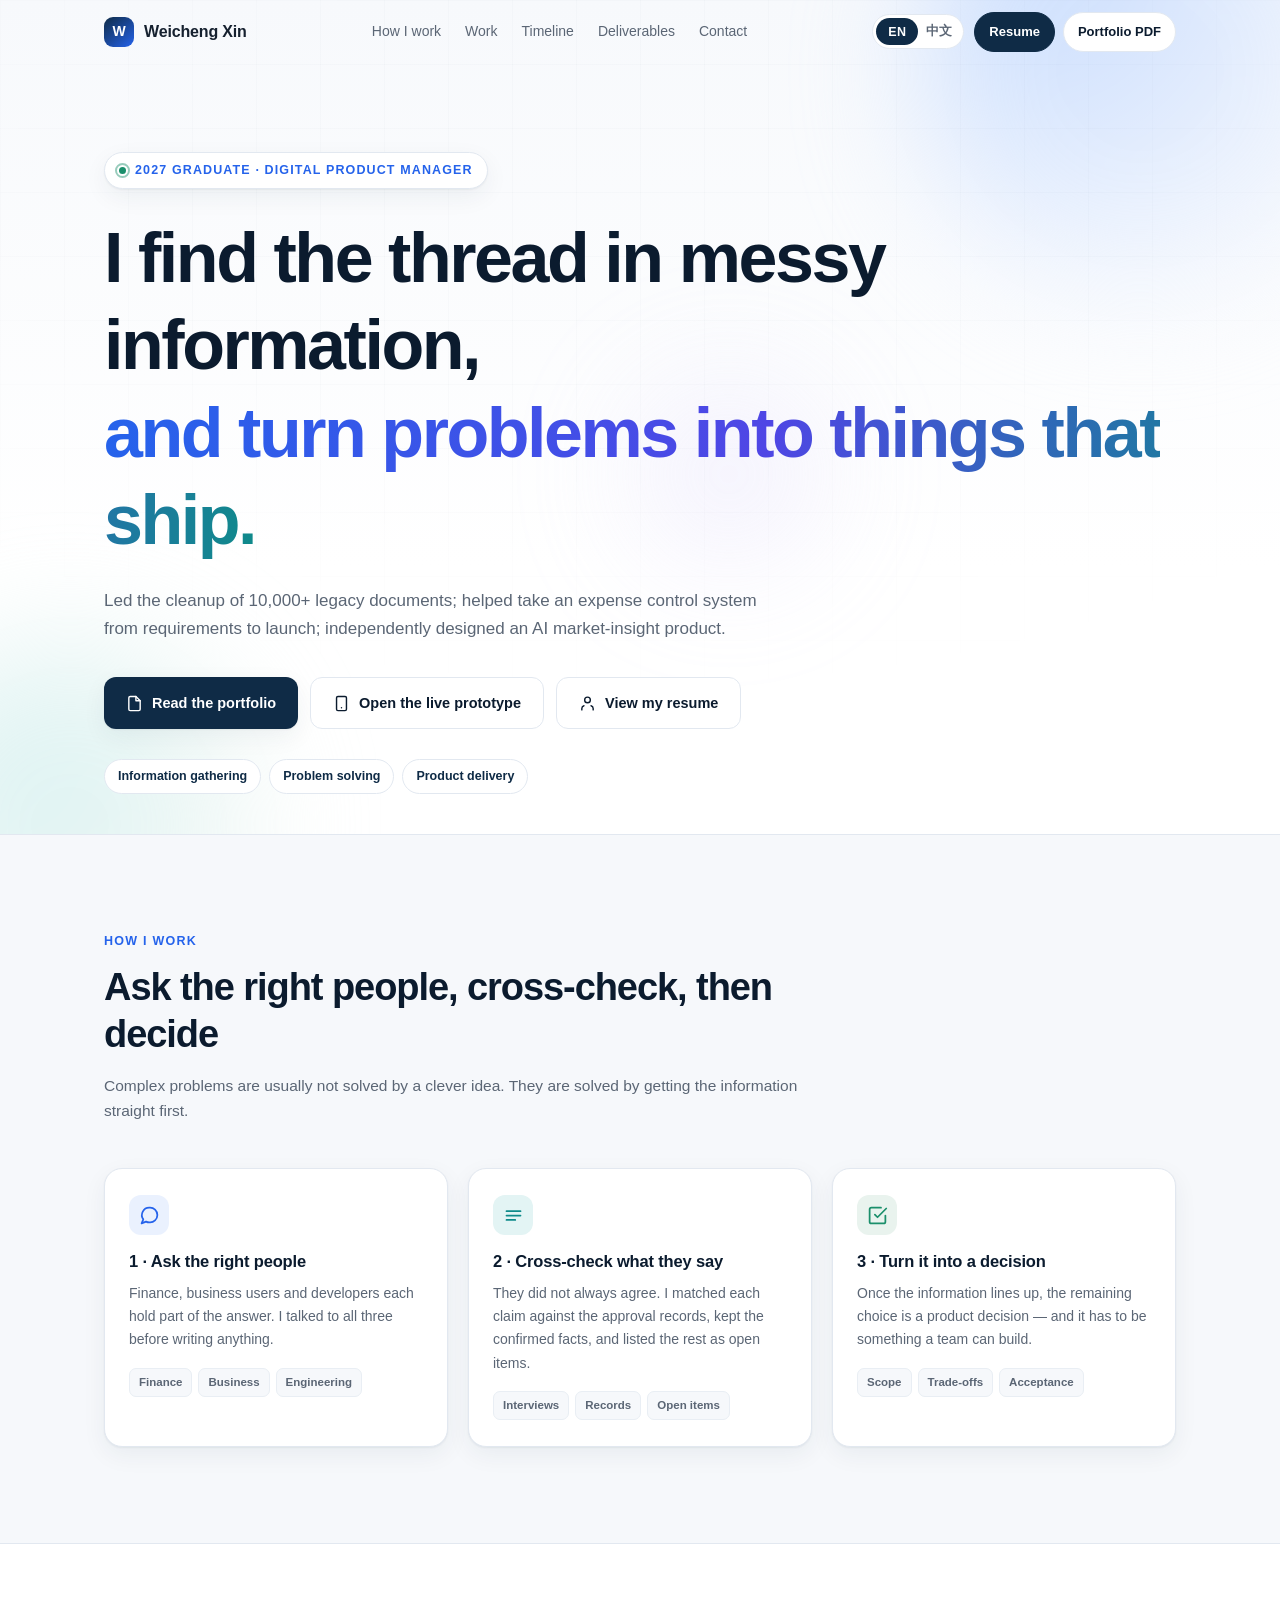
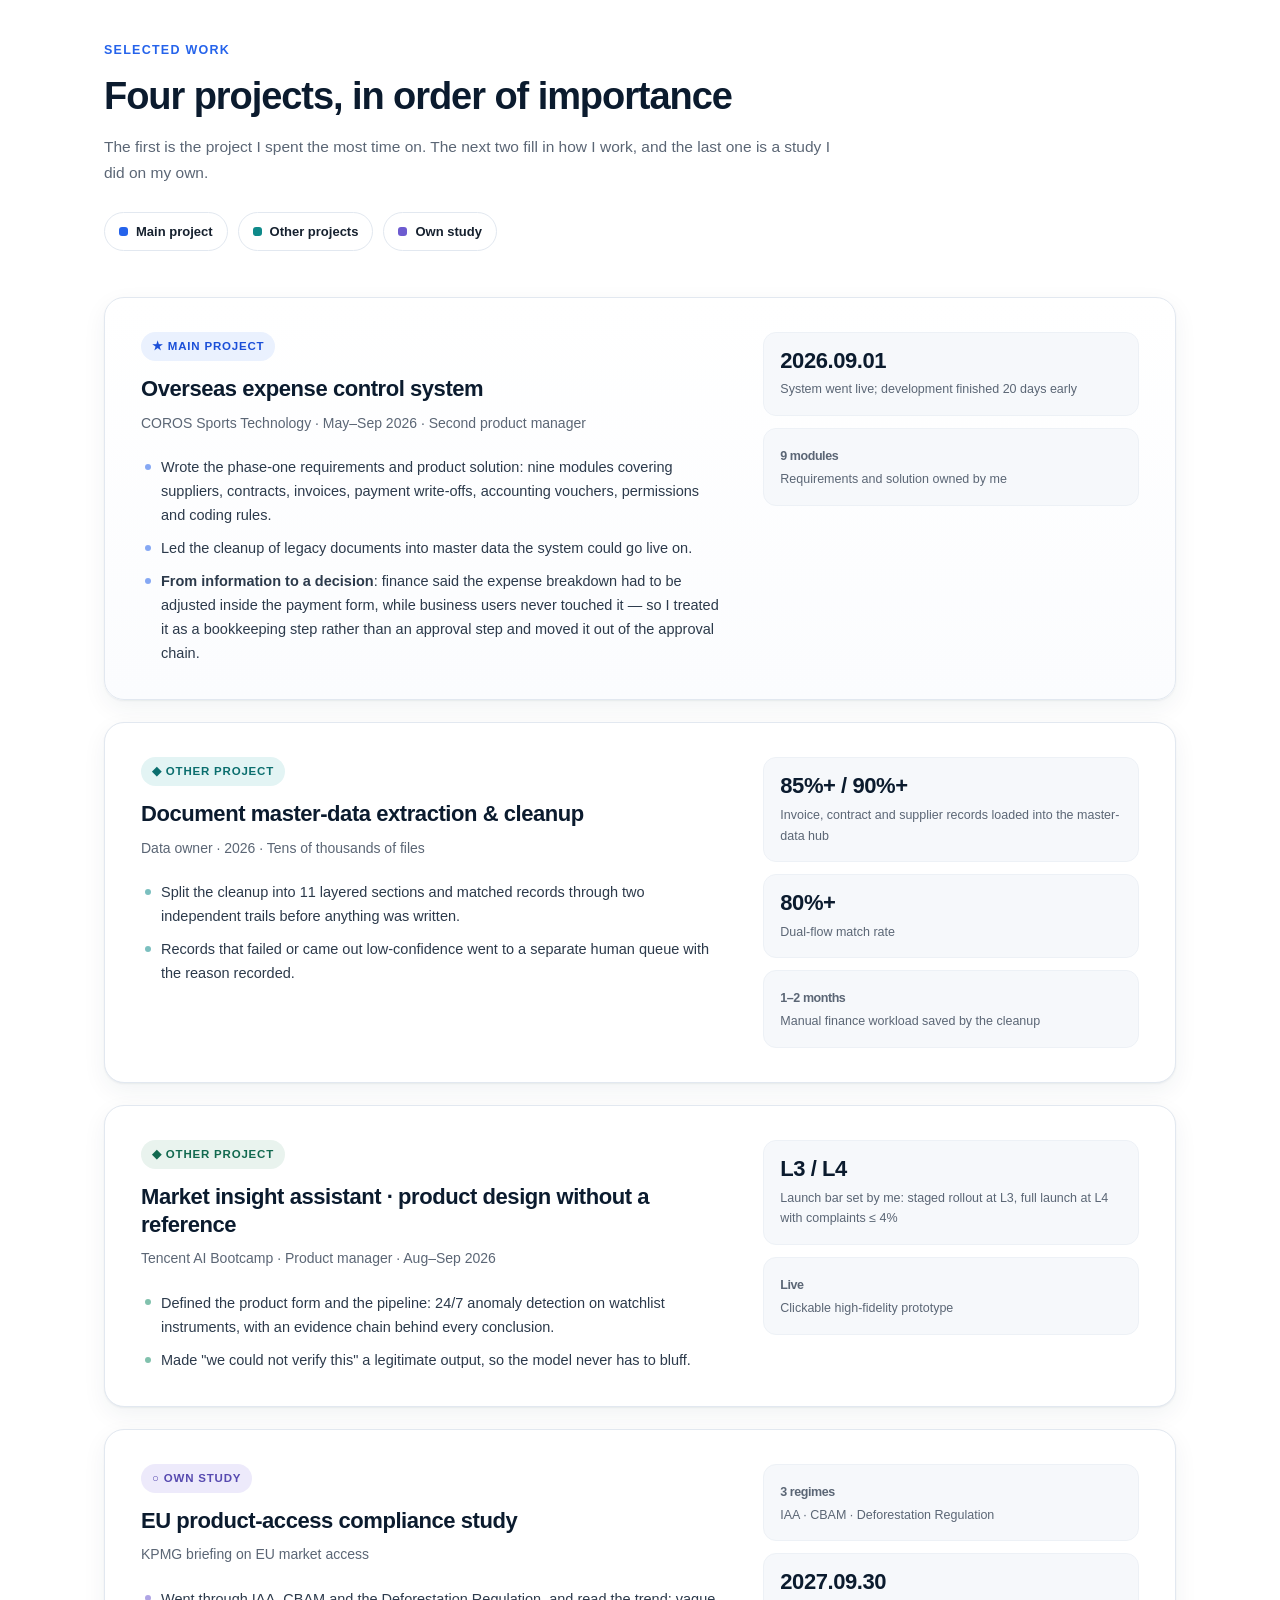
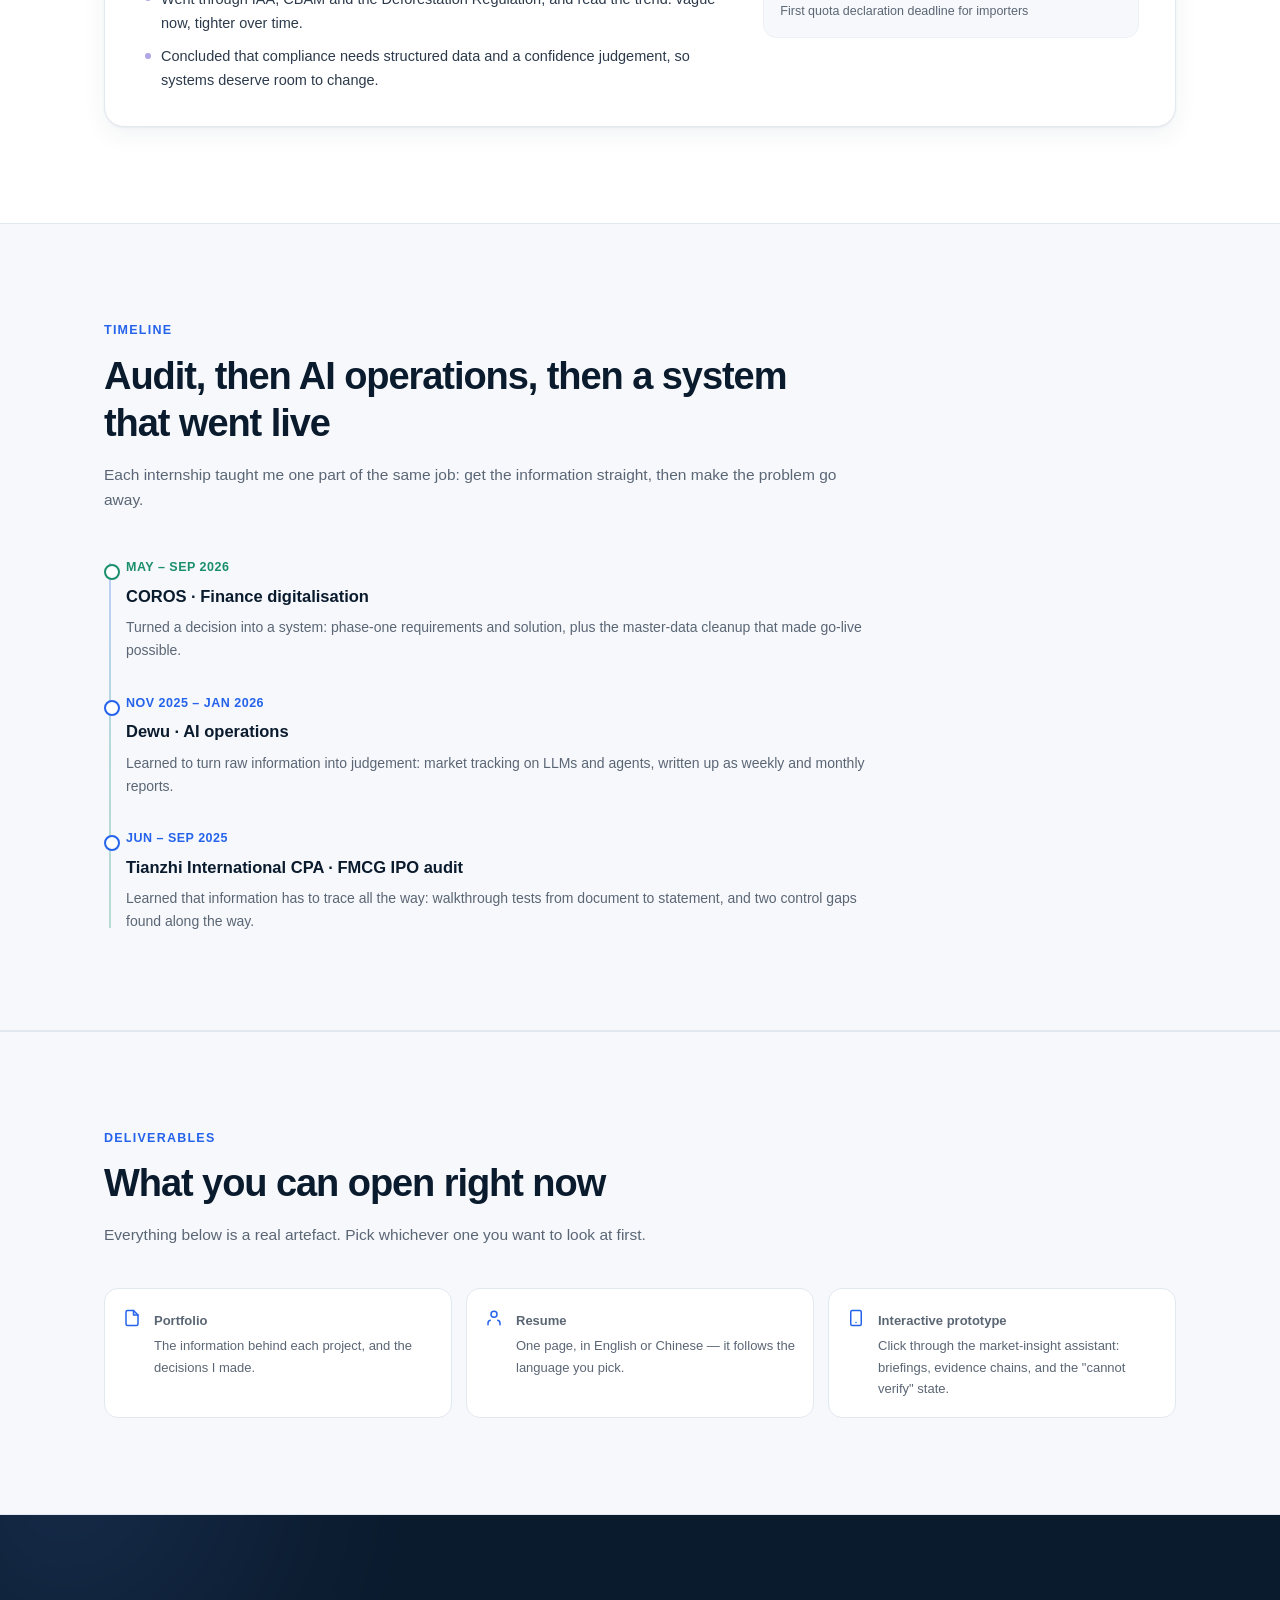
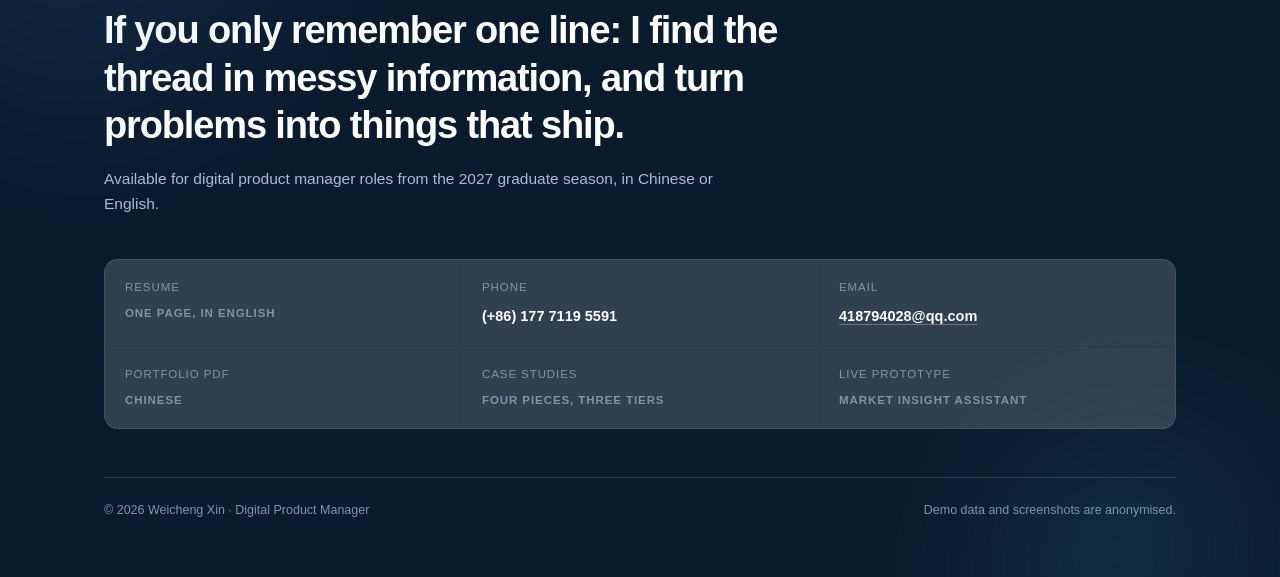
==== commit 9e325f98: "Reorder nav links to match the page section order" ====
--- a/index.html
+++ b/index.html
@@ -402,9 +402,9 @@
       <span data-zh>辛伟城</span>
     </a>
     <nav class="nav-links">
+      <a href="#how"><span data-en>How I work</span><span data-zh>方法</span></a>
       <a href="#work"><span data-en>Work</span><span data-zh>作品</span></a>
       <a href="#timeline"><span data-en>Timeline</span><span data-zh>经历</span></a>
-      <a href="#how"><span data-en>How I work</span><span data-zh>方法</span></a>
       <a href="#documents"><span data-en>Deliverables</span><span data-zh>交付物</span></a>
       <a href="#contact"><span data-en>Contact</span><span data-zh>联系</span></a>
     </nav>
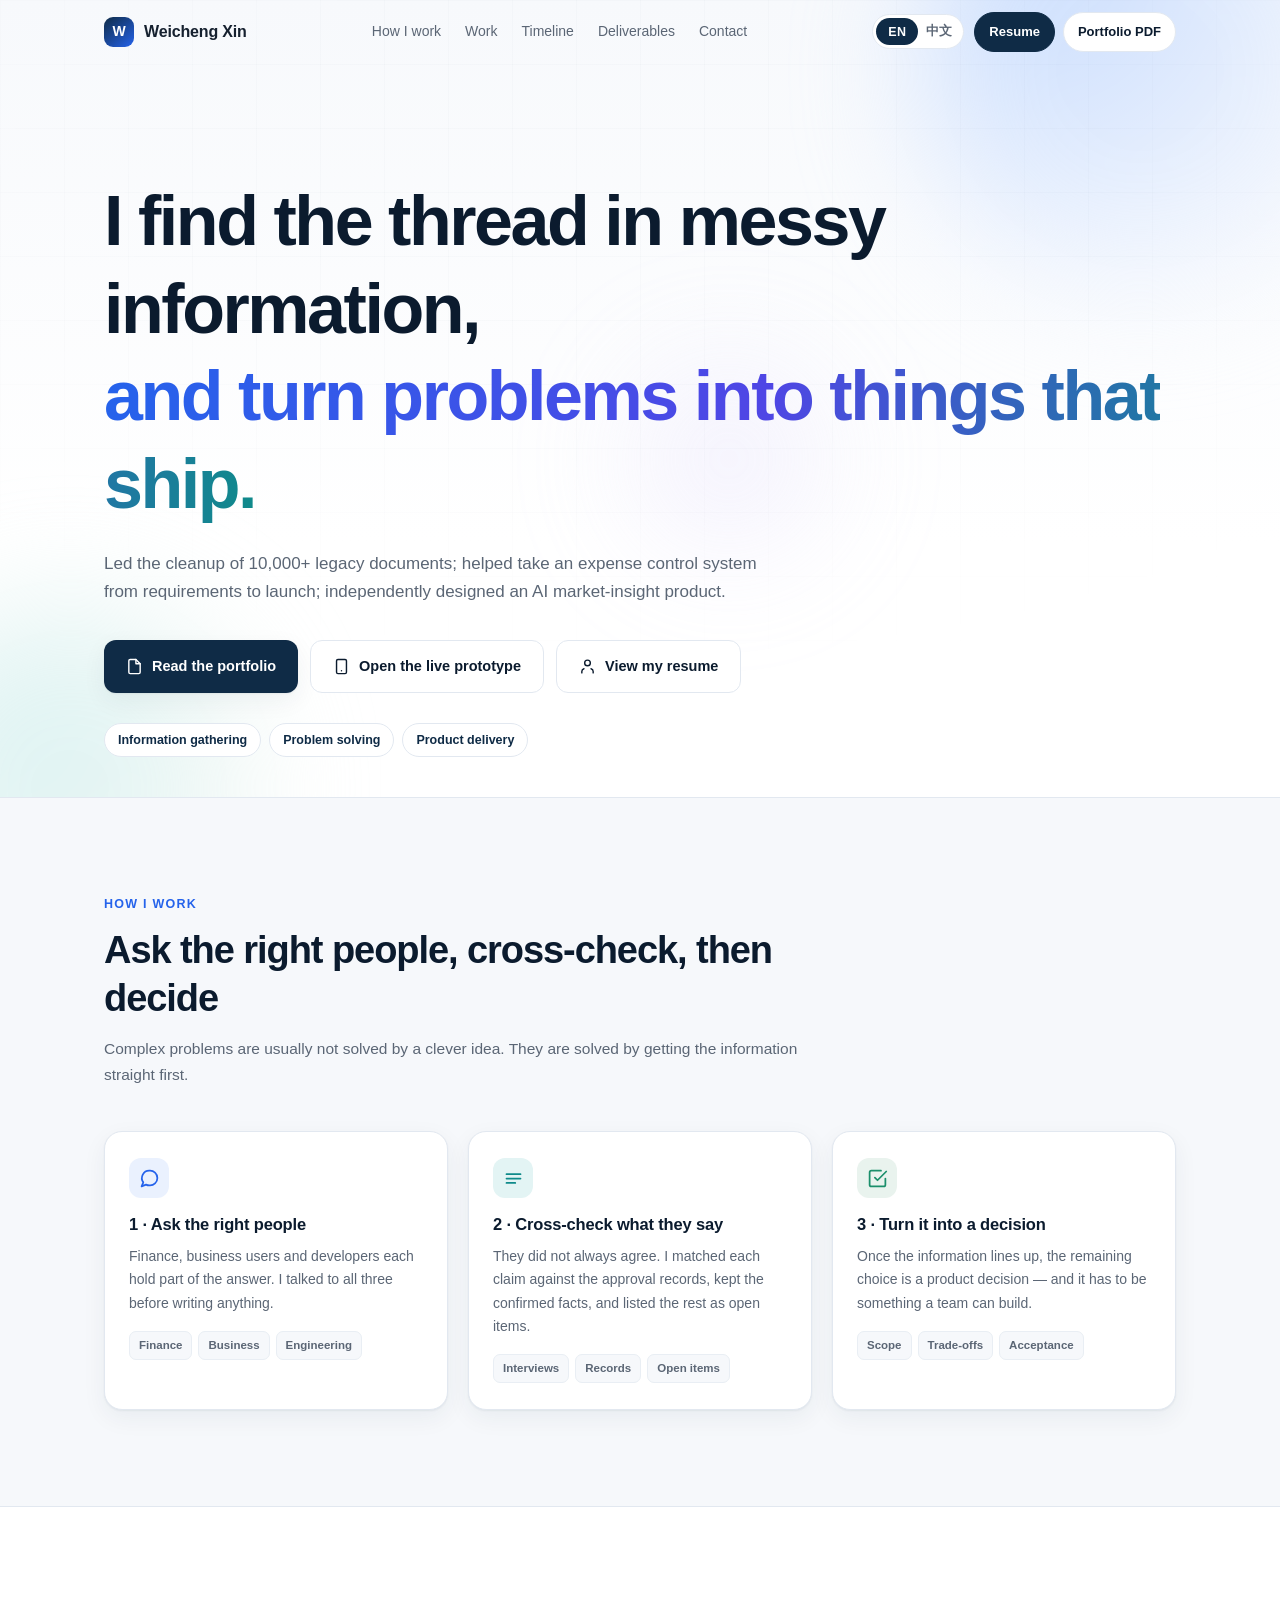
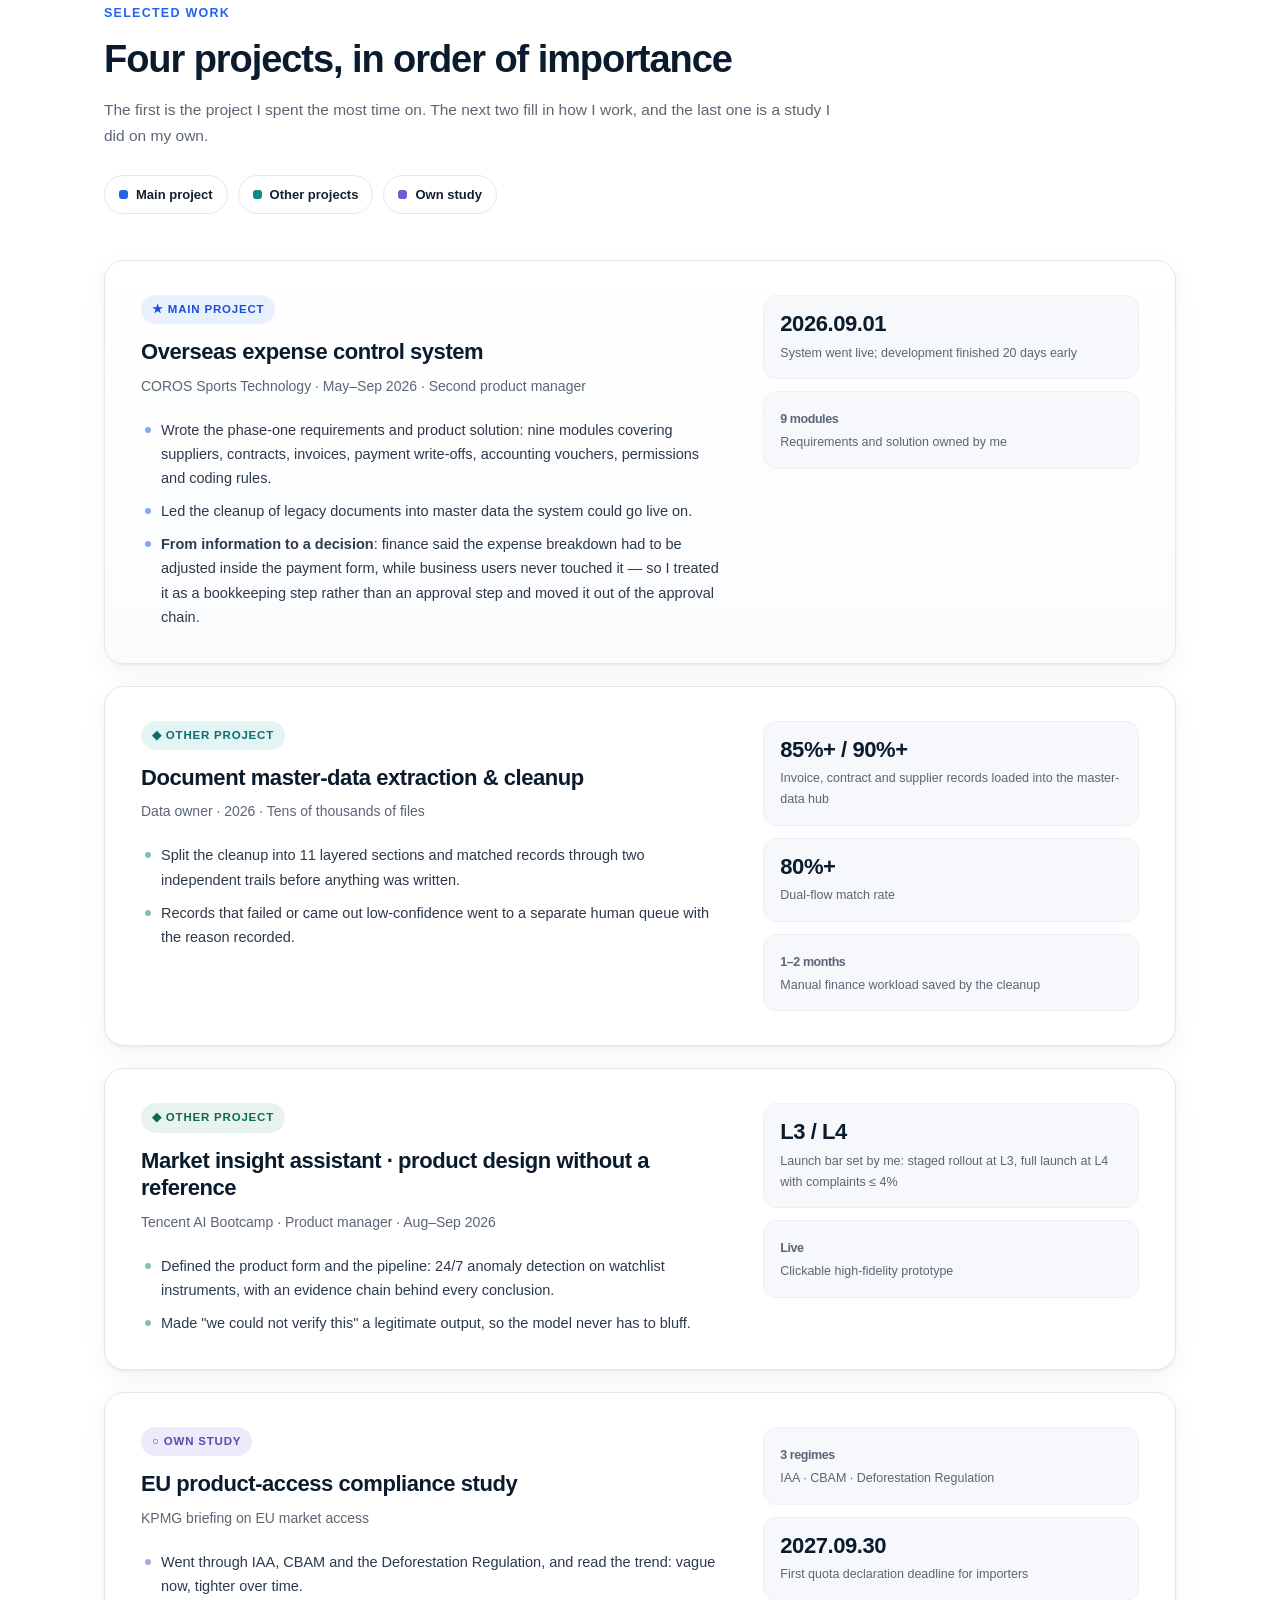
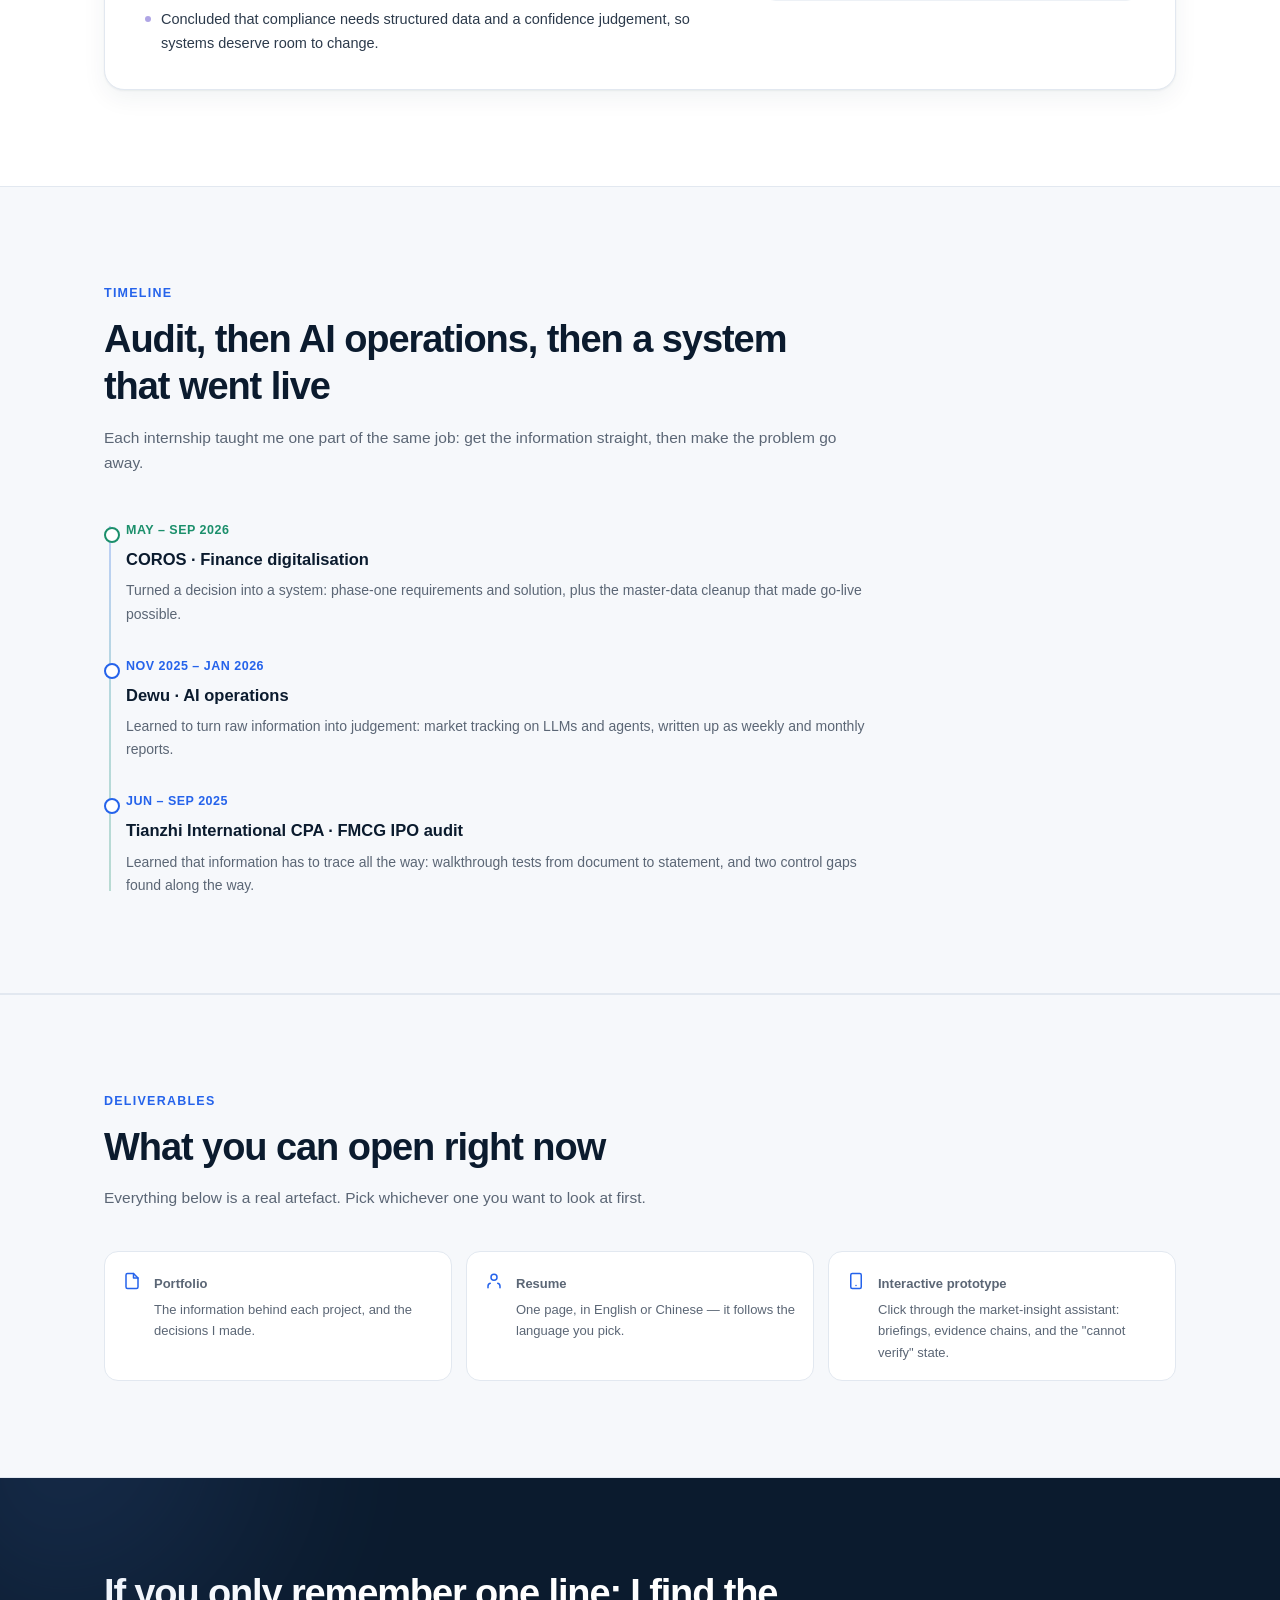
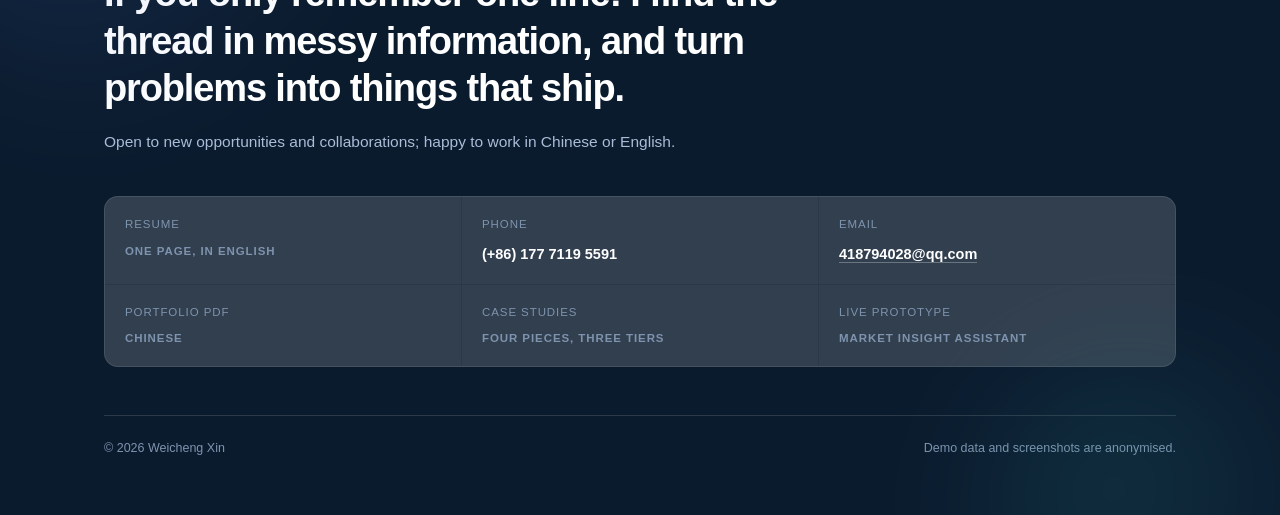
==== commit 3c532f0d: "Drop graduate-season and role positioning so the site can grow beyond campus recruiting" ====
--- a/index.html
+++ b/index.html
@@ -3,8 +3,8 @@
 <head>
 <meta charset="utf-8">
 <meta name="viewport" content="width=device-width, initial-scale=1">
-<title>Weicheng Xin · Digital Product Manager Portfolio</title>
-<meta name="description" content="Portfolio of Weicheng Xin, a digital product manager: finance digitalisation, an expense control system that shipped, master-data engineering, and hands-on AI delivery. Bilingual, English and Chinese.">
+<title>Weicheng Xin · Portfolio</title>
+<meta name="description" content="Portfolio of Weicheng Xin: finance digitalisation, an expense control system that shipped, master-data engineering, and hands-on AI delivery. Bilingual, English and Chinese.">
 <meta name="theme-color" content="#0B1B2E">
 <link rel="icon" href="data:image/svg+xml,<svg xmlns='http://www.w3.org/2000/svg' viewBox='0 0 100 100'><rect width='100' height='100' rx='22' fill='%230F2B46'/><text x='50' y='68' font-size='56' font-family='Helvetica' font-weight='bold' fill='%23fff' text-anchor='middle'>W</text></svg>">
 <style>
@@ -438,12 +438,6 @@
     <div class="orb orb-3"></div>
     <div class="grid-lines"></div>
     <div class="wrap">
-      <span class="eyebrow reveal">
-        <span class="pulse"></span>
-        <span data-en>2027 Graduate · Digital Product Manager</span>
-        <span data-zh>2027 届毕业生 · 数字化产品经理</span>
-      </span>
-
       <h1 class="reveal d1">
         <span data-en>I find the thread in messy information,<br><span class="accent">and turn problems into things that ship.</span></span>
         <span data-zh>复杂信息的处理者：<br><span class="accent">在混乱里理出头绪，<br>把问题做成能上线的东西。</span></span>
@@ -830,8 +824,8 @@
         <span data-zh>如果只记一句话：在混乱里理出头绪，把问题做成能上线的东西。</span>
       </h2>
       <p class="lead reveal d1">
-        <span data-en>Available for digital product manager roles from the 2027 graduate season, in Chinese or English.</span>
-        <span data-zh>面向 2027 届秋招，数字化产品经理方向；中英文均可沟通与汇报。</span>
+        <span data-en>Open to new opportunities and collaborations; happy to work in Chinese or English.</span>
+        <span data-zh>开放新的机会与合作；中英文均可沟通与汇报。</span>
       </p>
       <div class="contact-grid reveal d2">
         <div>
@@ -867,7 +861,7 @@
         </div>
       </div>
       <div class="foot">
-        <span>© 2026 Weicheng Xin · <span data-en>Digital Product Manager</span><span data-zh>数字化产品经理</span></span>
+        <span>© 2026 Weicheng Xin</span>
         <span>
           <span data-en>Demo data and screenshots are anonymised.</span>
           <span data-zh>演示数据与界面截图均已脱敏。</span>
@@ -889,8 +883,8 @@
   var root = document.documentElement;
   var switchBtn = document.getElementById("langSwitch");
   var TITLES = {
-    en: "Weicheng Xin · Digital Product Manager Portfolio",
-    zh: "辛伟城 · 数字化产品经理作品集"
+    en: "Weicheng Xin · Portfolio",
+    zh: "辛伟城 · 作品集"
   };
 
   function applyLang(lang) {
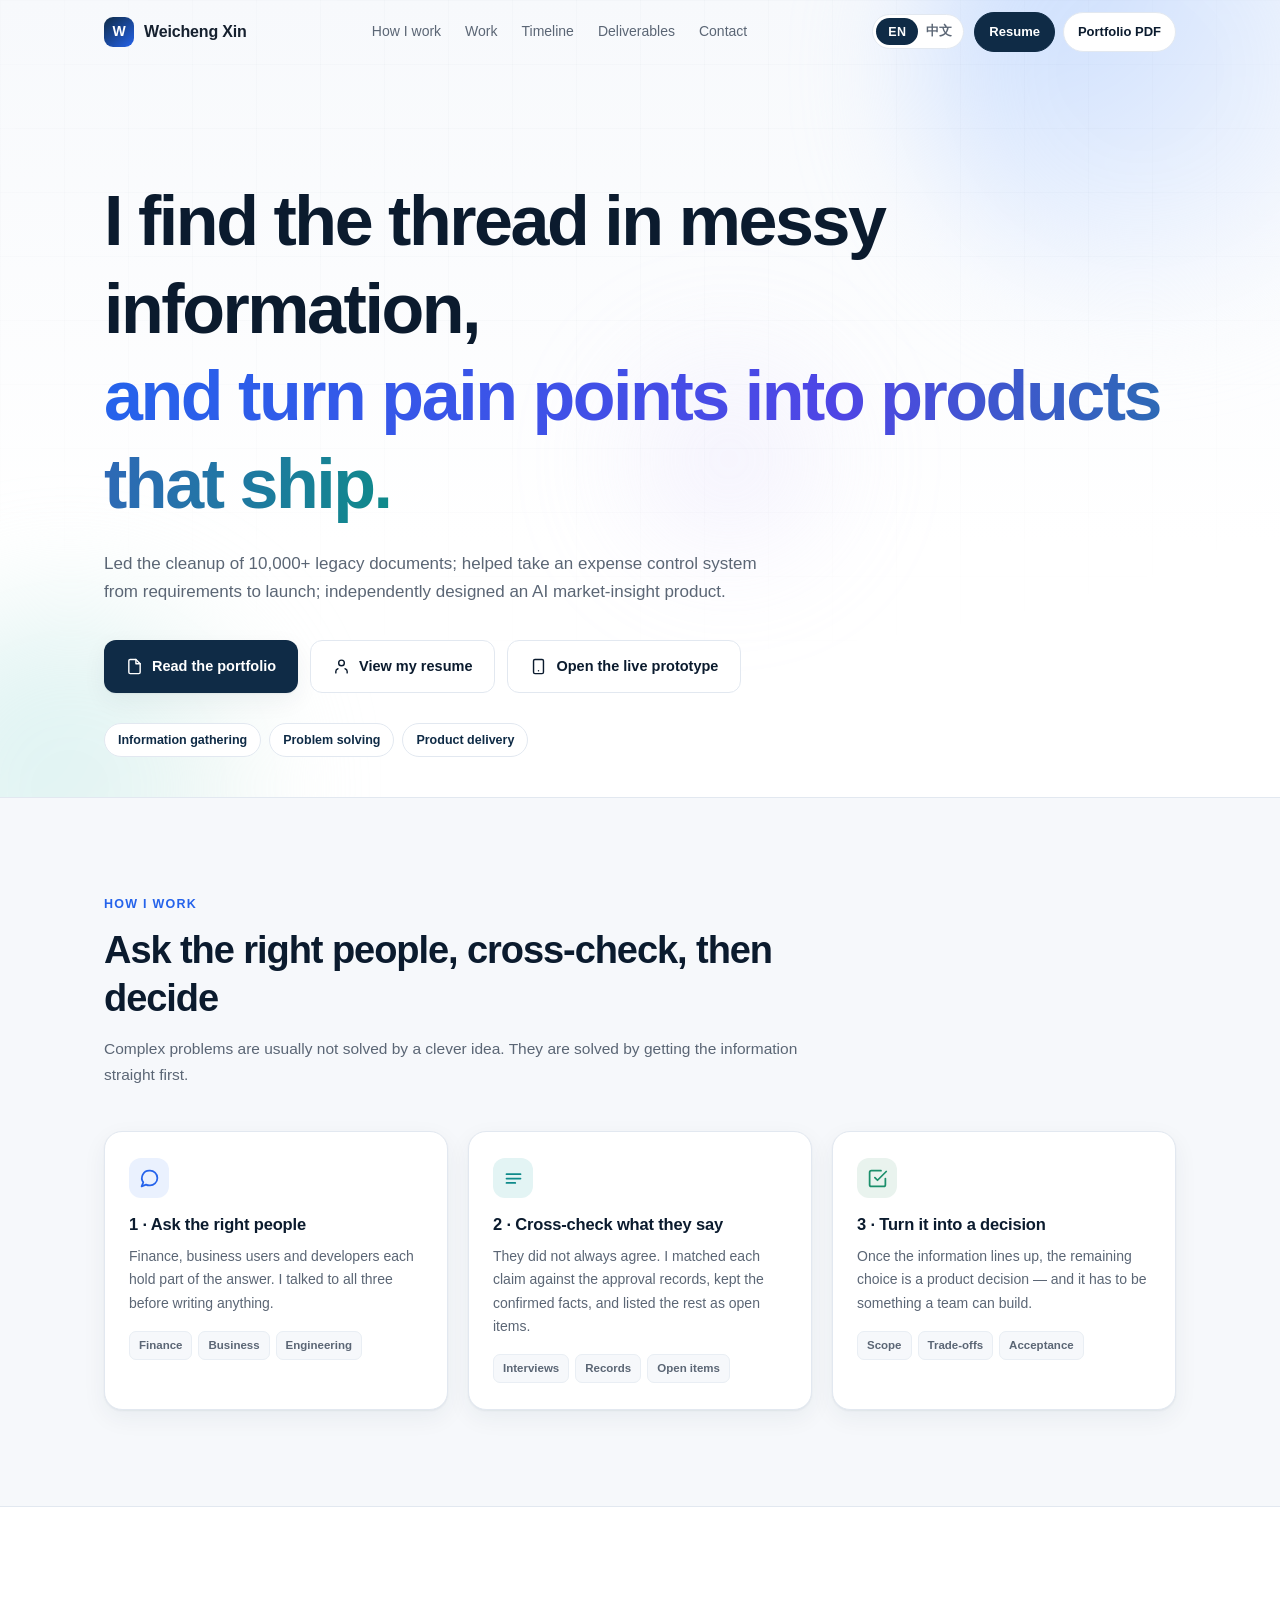
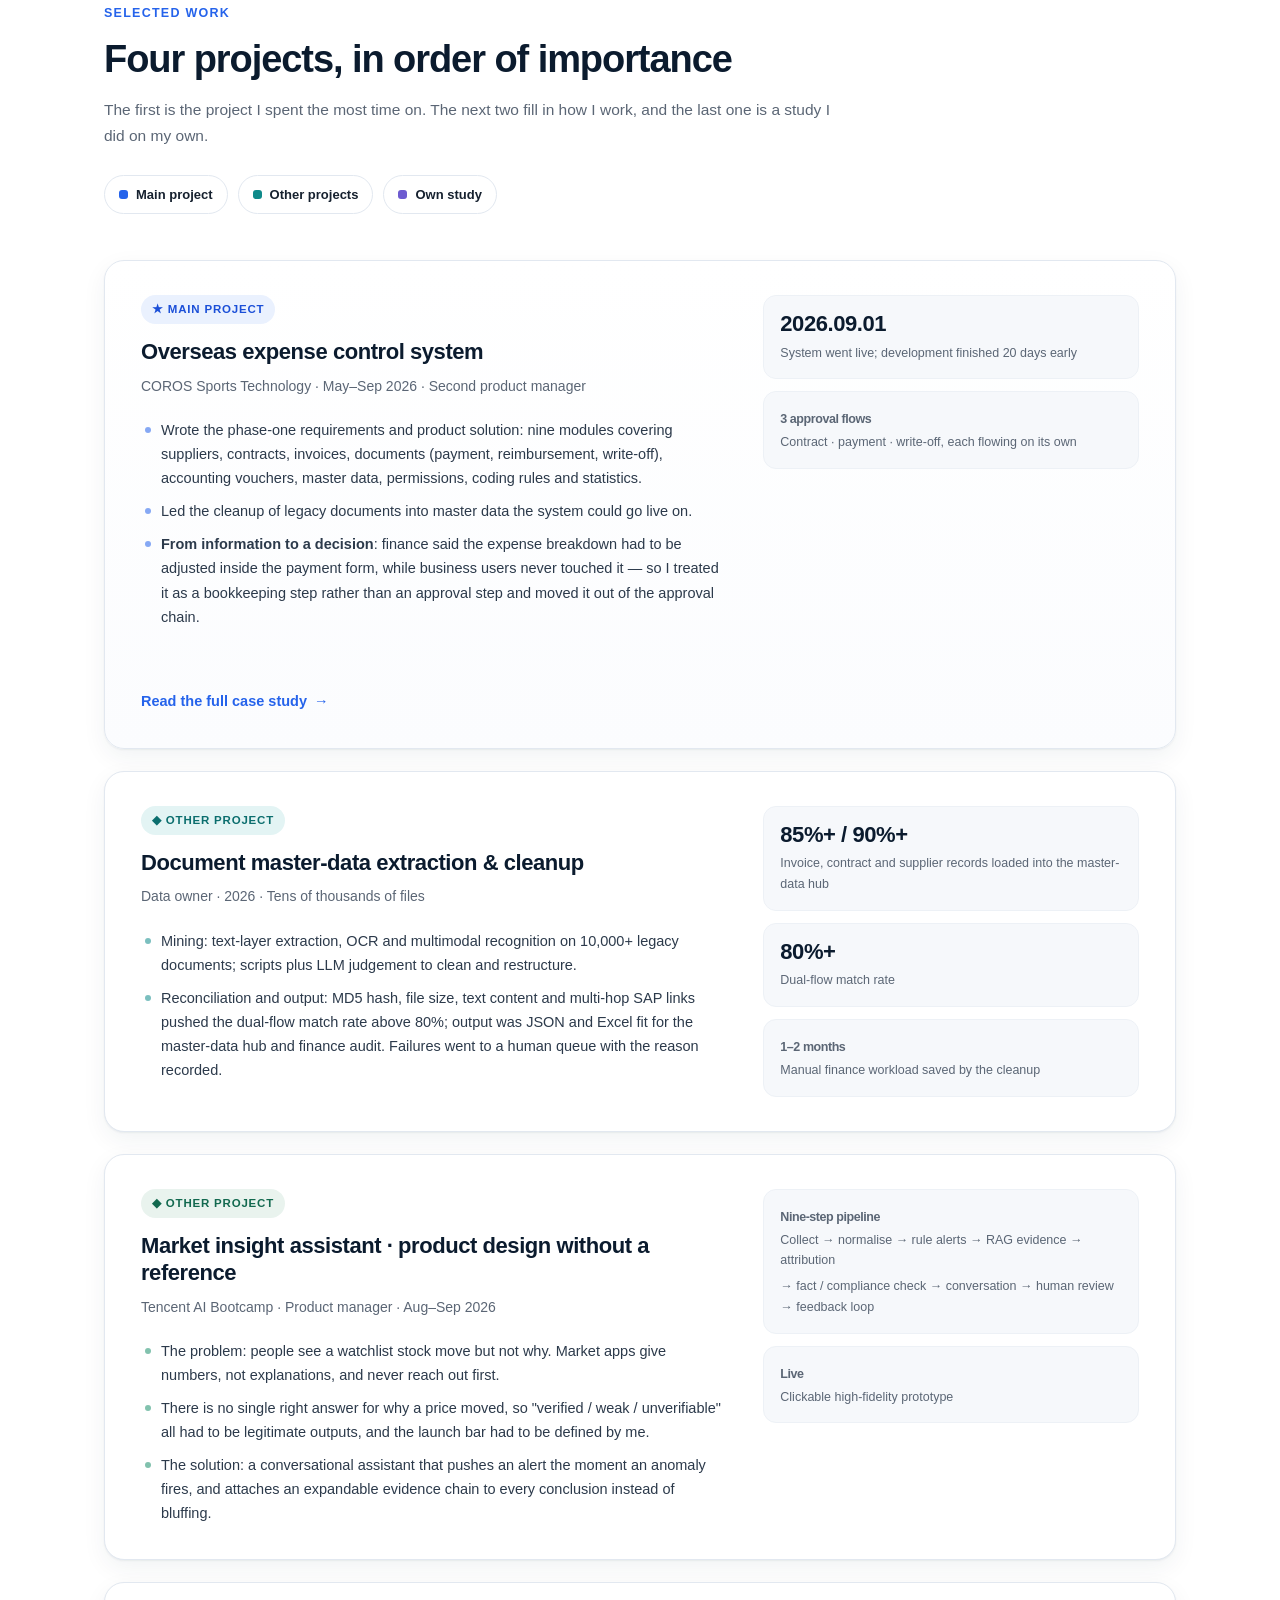
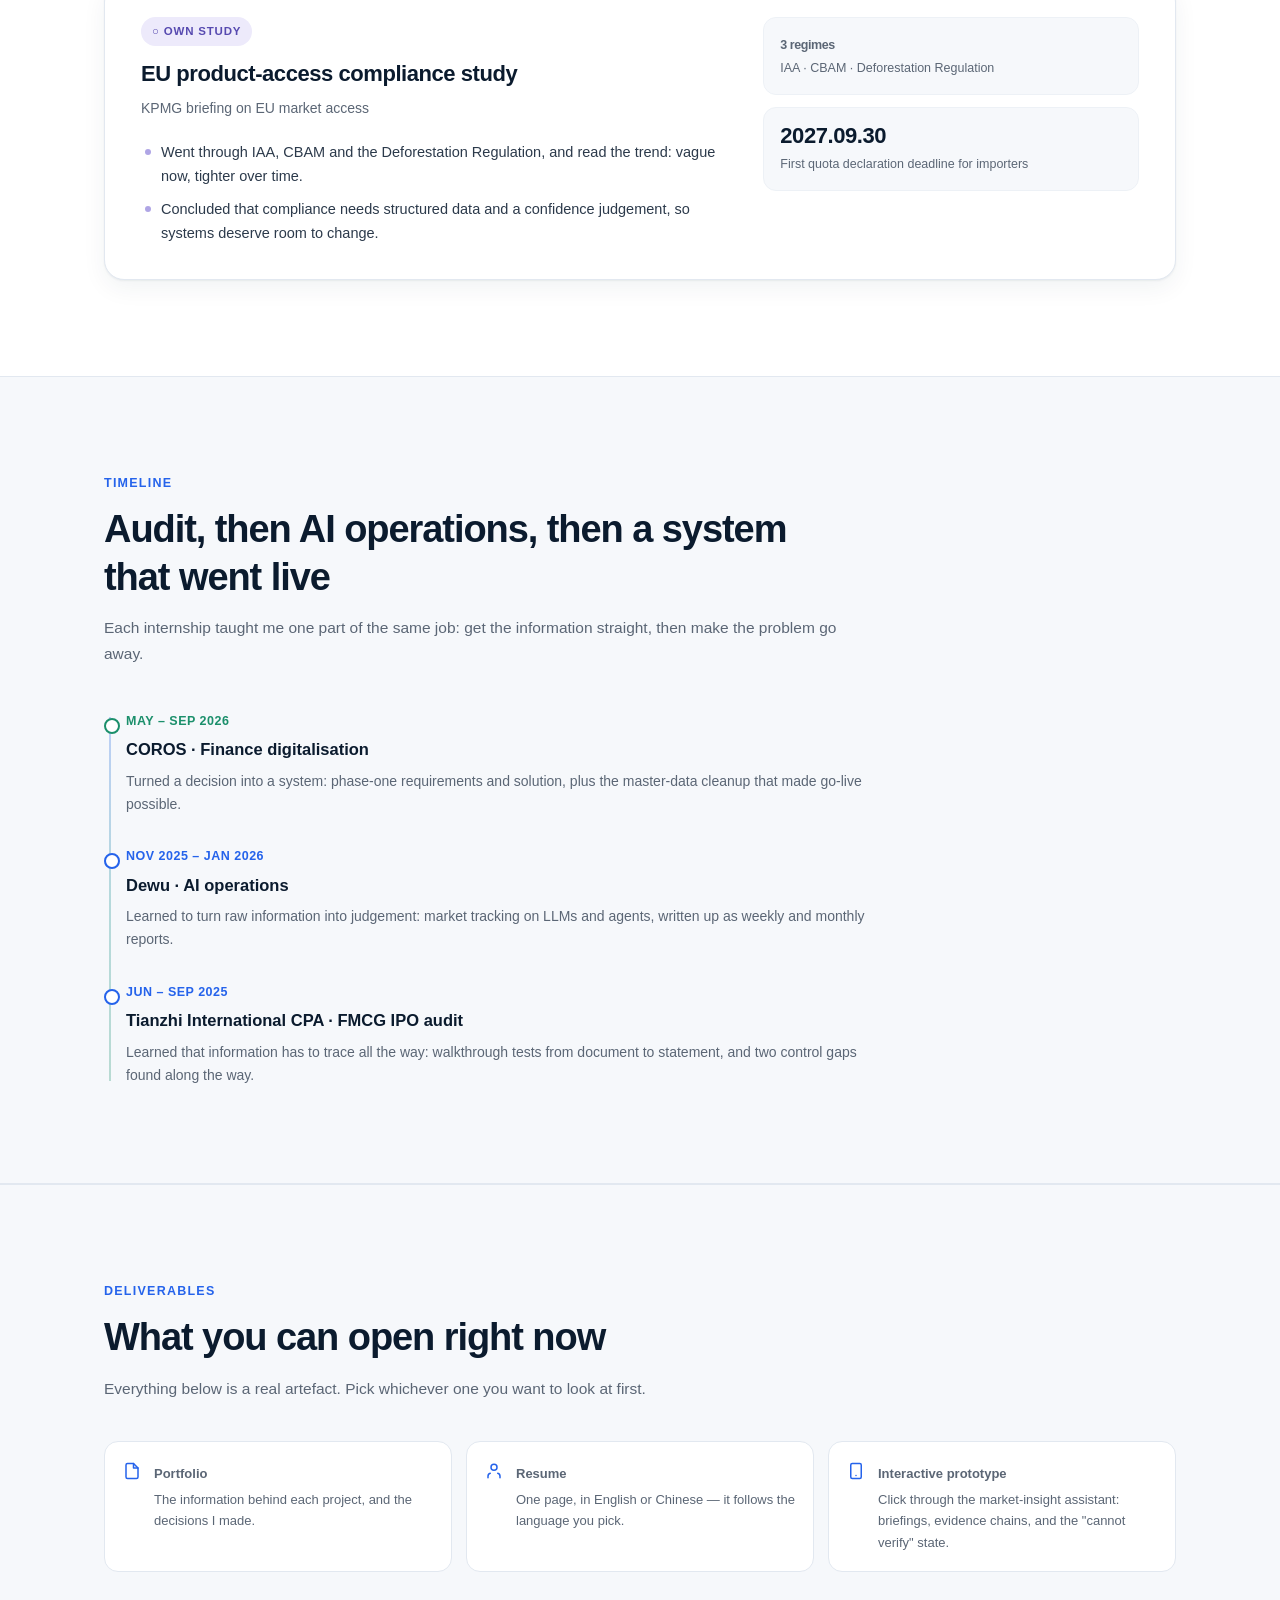
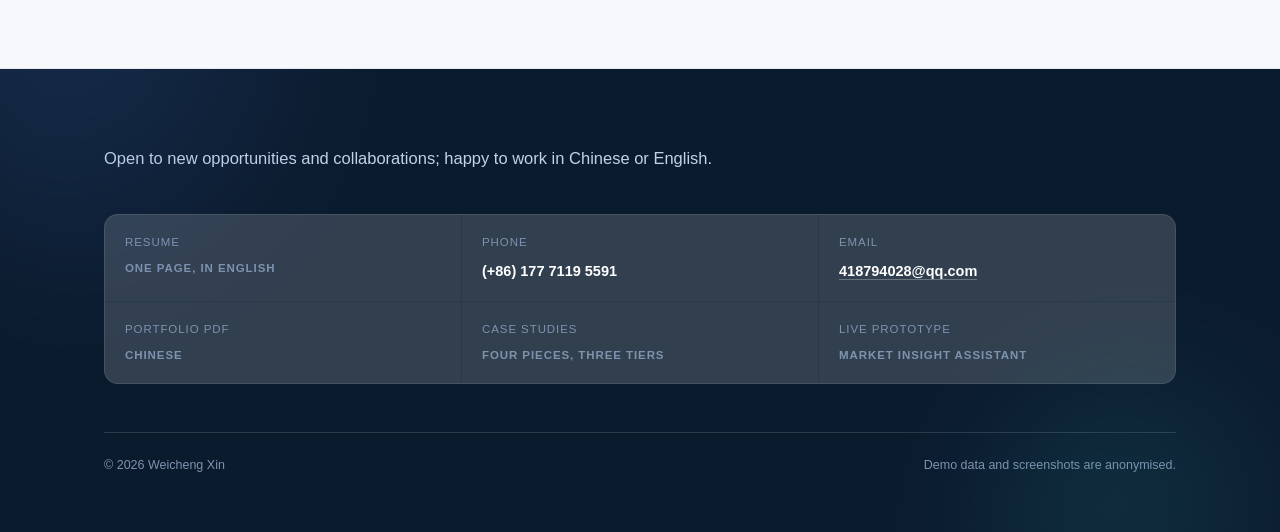
==== commit 62b9ebfd: "Add the overseas expense control case study page New page: case/overseas-expense/ with six pain poin" ====
--- a/index.html
+++ b/index.html
@@ -254,6 +254,14 @@
   .metric { background: var(--bg); border-radius: 13px; padding: 15px 16px; border: 1px solid #EDF1F6; }
   .metric b { display: block; font-size: 22px; color: var(--navy); letter-spacing: -.02em; line-height: 1.2; }
   .metric span { display: block; margin-top: 5px; font-size: 12.5px; color: var(--gray); }
+  .case-link {
+    display: inline-flex; align-items: center; gap: 7px; margin-top: 20px;
+    font-size: 14.5px; font-weight: 600; color: var(--blue); text-decoration: none;
+    border-bottom: 1px solid transparent; transition: border-color .2s ease;
+  }
+  .case-link:hover { border-bottom-color: var(--blue); }
+  .case-link .arrow { transition: transform .22s cubic-bezier(.2, .8, .2, 1); }
+  .case-link:hover .arrow { transform: translateX(3px); }
 
   /* ---------------- 时间线 ---------------- */
   .timeline { margin-top: 44px; position: relative; padding-left: 22px; }
@@ -308,14 +316,12 @@
   .doc span { display: block; margin-top: 4px; font-size: 13px; color: var(--gray); }
 
   /* ---------------- 联系 ---------------- */
-  .contact { background: var(--navy); color: #fff; padding: 92px 0 56px; position: relative; overflow: hidden; }
+  .contact { background: var(--navy); color: #fff; padding: 76px 0 56px; position: relative; overflow: hidden; }
   .contact .orb-1 { top: -180px; left: -80px; right: auto; opacity: .18;
                     background: radial-gradient(circle at 30% 30%, #4F7FD6, transparent 70%); }
   .contact .orb-2 { bottom: -200px; right: -60px; left: auto; opacity: .16;
                     background: radial-gradient(circle at 40% 40%, #2FA8A8, transparent 70%); }
-  .contact h2 { font-size: clamp(24px, 3.4vw, 38px); letter-spacing: -.03em; max-width: 700px; }
-  html[data-lang="zh"] .contact h2 { font-size: clamp(22px, 3vw, 32px); letter-spacing: -.01em; }
-  .contact .lead { margin-top: 16px; color: #A9BDD6; font-size: 15.5px; max-width: 640px; }
+  .contact .lead { margin-top: 0; color: #C3D3E6; font-size: 16.5px; max-width: 680px; }
   .contact-grid {
     margin-top: 42px; display: grid; grid-template-columns: repeat(3, 1fr); gap: 1px;
     background: rgba(255, 255, 255, .13); border: 1px solid rgba(255, 255, 255, .13);
@@ -439,8 +445,8 @@
     <div class="grid-lines"></div>
     <div class="wrap">
       <h1 class="reveal d1">
-        <span data-en>I find the thread in messy information,<br><span class="accent">and turn problems into things that ship.</span></span>
-        <span data-zh>复杂信息的处理者：<br><span class="accent">在混乱里理出头绪，<br>把问题做成能上线的东西。</span></span>
+        <span data-en>I find the thread in messy information,<br><span class="accent">and turn pain points into products that ship.</span></span>
+        <span data-zh>复杂信息的处理者：<br><span class="accent">在混乱里理出头绪，<br>把痛点做成能上线的产品。</span></span>
       </h1>
 
       <p class="hero-sub reveal d2">
@@ -459,17 +465,17 @@
           <span data-en>Read the portfolio</span>
           <span data-zh>查看作品集</span>
         </a>
-        <a class="btn btn-ghost" href="prototype/index.html" target="_blank" rel="noopener">
-          <svg viewBox="0 0 24 24" fill="none" stroke="currentColor" stroke-width="2" stroke-linecap="round" stroke-linejoin="round"><rect x="5" y="2" width="14" height="20" rx="2"/><path d="M12 18h.01"/></svg>
-          <span data-en>Open the live prototype</span>
-          <span data-zh>打开可交互原型</span>
-        </a>
         <a class="btn btn-ghost" href="resumes/Xin-Weicheng-Resume-EN.pdf"
            data-href-en="resumes/Xin-Weicheng-Resume-EN.pdf"
            data-href-zh="resumes/Xin-Weicheng-Resume-CN.pdf">
           <svg viewBox="0 0 24 24" fill="none" stroke="currentColor" stroke-width="2" stroke-linecap="round" stroke-linejoin="round"><path d="M20 21v-2a4 4 0 0 0-3-3.87"/><path d="M4 21v-2a4 4 0 0 1 3-3.87"/><circle cx="12" cy="7" r="4"/></svg>
           <span data-en>View my resume</span>
           <span data-zh>查看我的简历</span>
+        </a>
+        <a class="btn btn-ghost" href="prototype/index.html" target="_blank" rel="noopener">
+          <svg viewBox="0 0 24 24" fill="none" stroke="currentColor" stroke-width="2" stroke-linecap="round" stroke-linejoin="round"><rect x="5" y="2" width="14" height="20" rx="2"/><path d="M12 18h.01"/></svg>
+          <span data-en>Open the live prototype</span>
+          <span data-zh>打开可交互原型</span>
         </a>
       </div>
 
@@ -582,8 +588,8 @@
             </div>
             <ul>
               <li>
-                <span data-en>Wrote the phase-one requirements and product solution: nine modules covering suppliers, contracts, invoices, payment write-offs, accounting vouchers, permissions and coding rules.</span>
-                <span data-zh>负责一期需求与产品方案：九个模块，含供应商、合同、发票、付款核销、核算凭证、权限与编码规则。</span>
+                <span data-en>Wrote the phase-one requirements and product solution: nine modules covering suppliers, contracts, invoices, documents (payment, reimbursement, write-off), accounting vouchers, master data, permissions, coding rules and statistics.</span>
+                <span data-zh>负责一期需求与产品方案：九个模块，覆盖供应商、合同、发票、单据（付款/报销/核销）、核算凭证、财务主数据、权限、编码规则与数据统计。</span>
               </li>
               <li>
                 <span data-en>Led the cleanup of legacy documents into master data the system could go live on.</span>
@@ -602,11 +608,16 @@
               <span data-zh>系统上线，开发提前 20 天完成</span>
             </div>
             <div class="metric">
-              <b><span data-en>9 modules</span><span data-zh>9 个模块</span></b>
-              <span data-en>Requirements and solution owned by me</span>
-              <span data-zh>需求与方案由我负责</span>
-            </div>
-          </div>
+              <b><span data-en>3 approval flows</span><span data-zh>3 条审批流</span></b>
+              <span data-en>Contract · payment · write-off, each flowing on its own</span>
+              <span data-zh>合同 · 付款单 · 核销单，各自独立流转</span>
+            </div>
+          </div>
+          <a class="case-link" href="case/overseas-expense/index.html">
+            <span data-en>Read the full case study</span>
+            <span data-zh>读完这个案例</span>
+            <span class="arrow" aria-hidden="true">&#8594;</span>
+          </a>
         </article>
 
         <article class="project reveal d1" style="--accent: #0F8A8A; --accent-soft: #E3F4F4; --accent-text: #0B6E6E;">
@@ -622,12 +633,12 @@
             </div>
             <ul>
               <li>
-                <span data-en>Split the cleanup into 11 layered sections and matched records through two independent trails before anything was written.</span>
-                <span data-zh>把清洗拆成 11 个分层小节，两套独立线索都指向同一结果才落库。</span>
+                <span data-en>Mining: text-layer extraction, OCR and multimodal recognition on 10,000+ legacy documents; scripts plus LLM judgement to clean and restructure.</span>
+                <span data-zh>挖掘：文本层提取、OCR 与多模态识别，抓取上万份旧单据的关键数据；再用脚本加大模型语义判断清洗重构。</span>
               </li>
               <li>
-                <span data-en>Records that failed or came out low-confidence went to a separate human queue with the reason recorded.</span>
-                <span data-zh>失败与低置信的记录进入待处理队列并记录原因，不静默跳过。</span>
+                <span data-en>Reconciliation and output: MD5 hash, file size, text content and multi-hop SAP links pushed the dual-flow match rate above 80%; output was JSON and Excel fit for the master-data hub and finance audit. Failures went to a human queue with the reason recorded.</span>
+                <span data-zh>勾稽与输出：文件哈希 MD5、文件大小、文本内容与 SAP 多跳把双流程勾稽率做到 80%+，产出可进主数据中心与财务审计的 JSON 和 Excel；失败与低置信记录进人工队列并记录原因。</span>
               </li>
             </ul>
           </div>
@@ -663,20 +674,26 @@
             </div>
             <ul>
               <li>
-                <span data-en>Defined the product form and the pipeline: 24/7 anomaly detection on watchlist instruments, with an evidence chain behind every conclusion.</span>
-                <span data-zh>定义产品形态与运转链路：监测自选标的异动，每条结论都附可展开的证据链。</span>
+                <span data-en>The problem: people see a watchlist stock move but not why. Market apps give numbers, not explanations, and never reach out first.</span>
+                <span data-zh>解决的问题：用户看到自选股异动却不知道发生了什么——行情产品只给数字不给解释，也不会主动找人。</span>
               </li>
               <li>
-                <span data-en>Made "we could not verify this" a legitimate output, so the model never has to bluff.</span>
-                <span data-zh>让「暂无可验证归因」成为一个正式的输出态，模型不必硬答。</span>
+                <span data-en>There is no single right answer for why a price moved, so "verified / weak / unverifiable" all had to be legitimate outputs, and the launch bar had to be defined by me.</span>
+                <span data-zh>为什么没有标准答案：涨跌归因本就没有唯一正解，所以「有据 / 弱据 / 存疑」都要能作为正式输出，上线门槛也只能自己定。</span>
+              </li>
+              <li>
+                <span data-en>The solution: a conversational assistant that pushes an alert the moment an anomaly fires, and attaches an expandable evidence chain to every conclusion instead of bluffing.</span>
+                <span data-zh>解决方案：做成对话式异动解读助手——异动发生时主动推送提醒，每条结论附可展开的证据链，弱据与存疑如实标注，而不是硬答。</span>
               </li>
             </ul>
           </div>
           <div class="metrics">
             <div class="metric">
-              <b>L3 / L4</b>
-              <span data-en>Launch bar set by me: staged rollout at L3, full launch at L4 with complaints ≤ 4%</span>
-              <span data-zh>上线门槛由我拟定：达 L3 可灰度，稳定达 L4 且投诉率 ≤4% 可全量</span>
+              <b><span data-en>Nine-step pipeline</span><span data-zh>九步链路</span></b>
+              <span data-en>Collect → normalise → rule alerts → RAG evidence → attribution</span>
+              <span data-zh>数据采集 → 标准化 → 规则监测 → RAG 取证 → 大模型归因</span>
+              <span data-en>→ fact / compliance check → conversation → human review → feedback loop</span>
+              <span data-zh>→ 事实合规校验 → 对话触达 → 人工分级审核 → 行为回流</span>
             </div>
             <div class="metric">
               <b><span data-en>Live</span><span data-zh>已上线</span></b>
@@ -819,10 +836,6 @@
     <div class="orb orb-1"></div>
     <div class="orb orb-2"></div>
     <div class="wrap">
-      <h2 class="reveal">
-        <span data-en>If you only remember one line: I find the thread in messy information, and turn problems into things that ship.</span>
-        <span data-zh>如果只记一句话：在混乱里理出头绪，把问题做成能上线的东西。</span>
-      </h2>
       <p class="lead reveal d1">
         <span data-en>Open to new opportunities and collaborations; happy to work in Chinese or English.</span>
         <span data-zh>开放新的机会与合作；中英文均可沟通与汇报。</span>
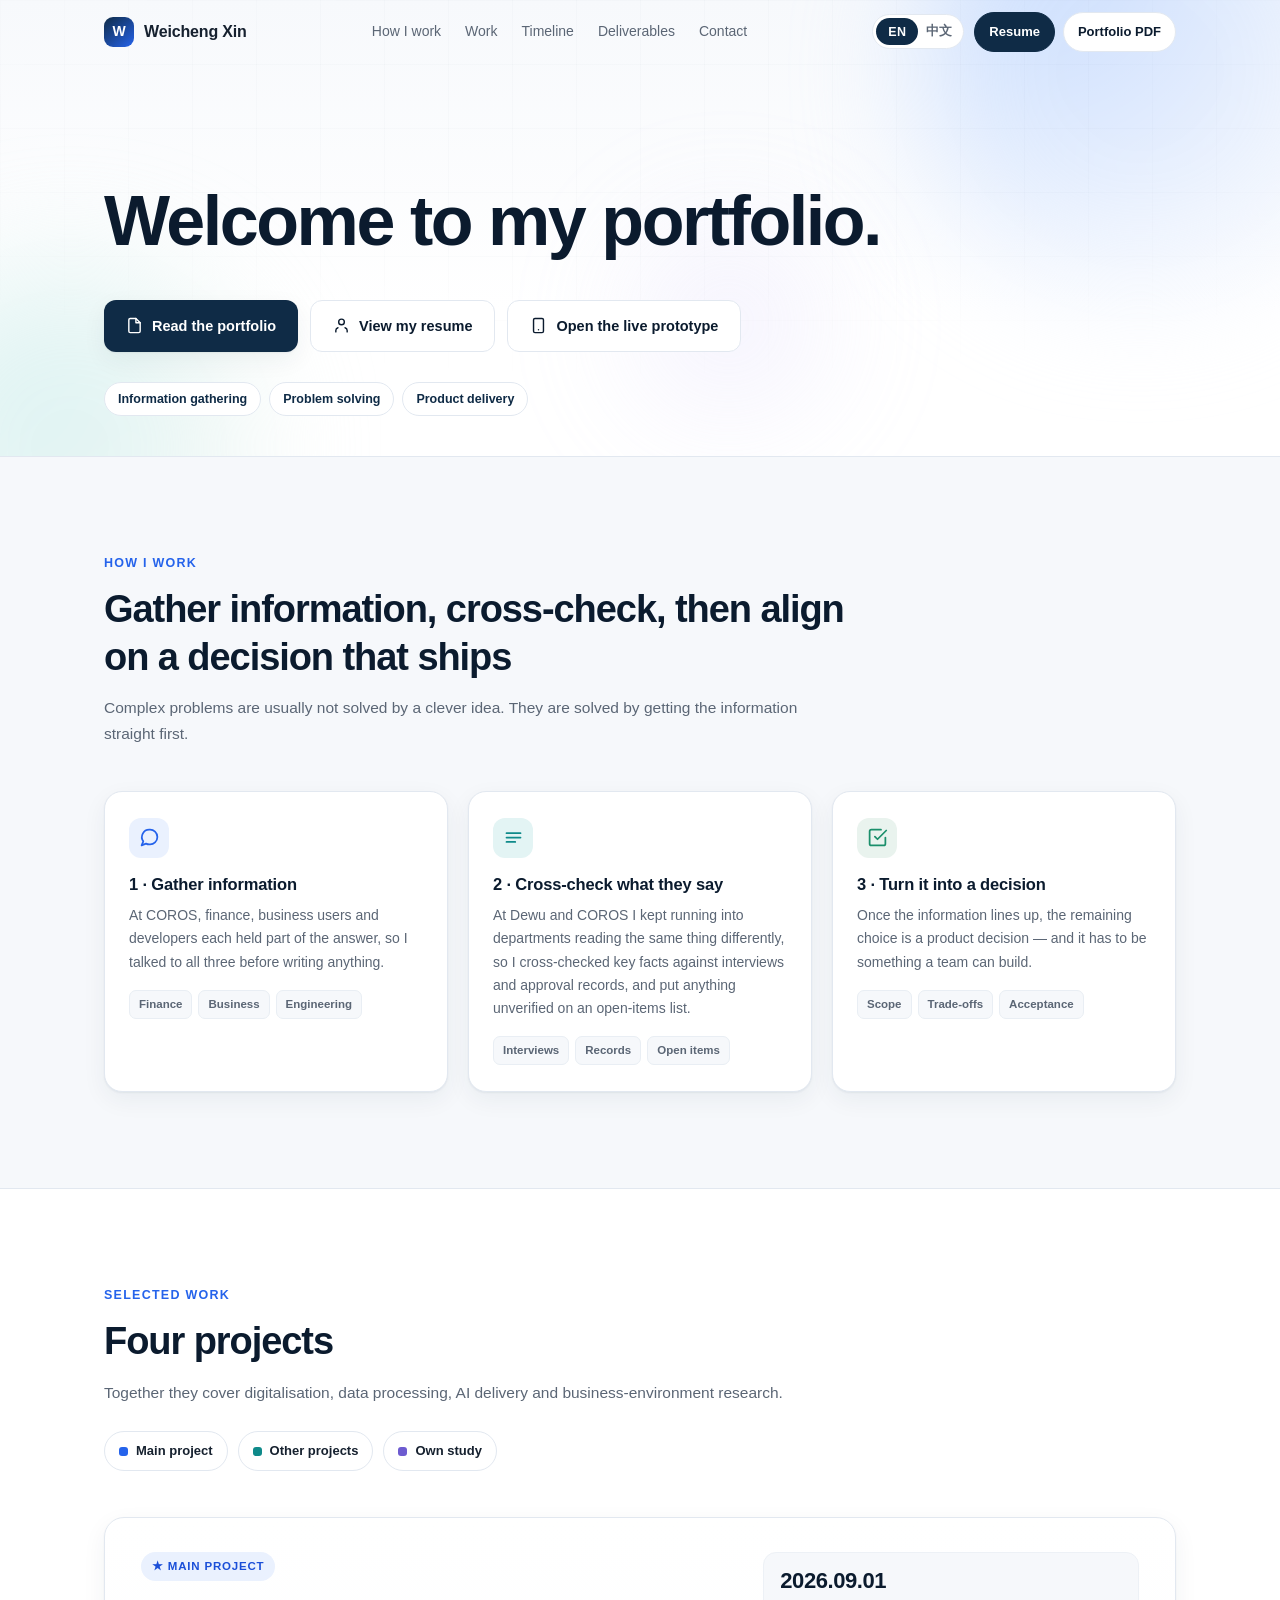
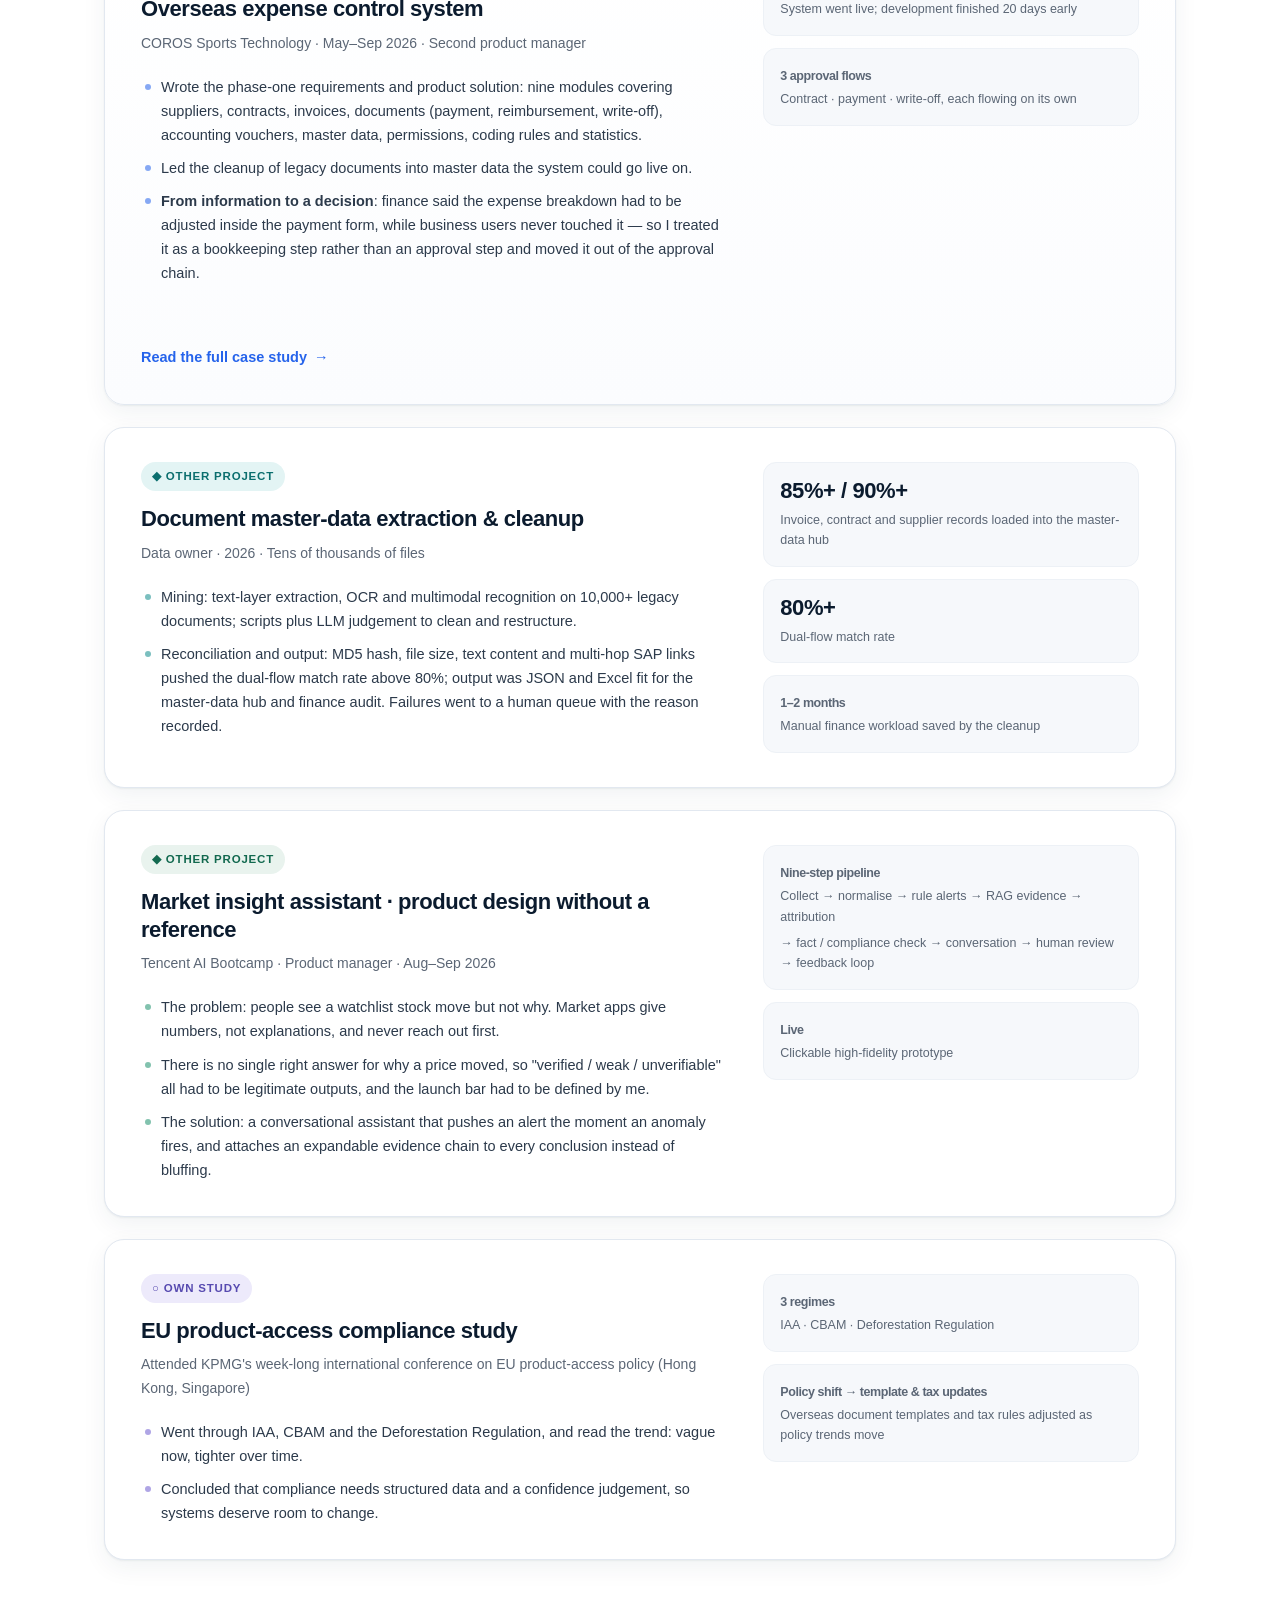
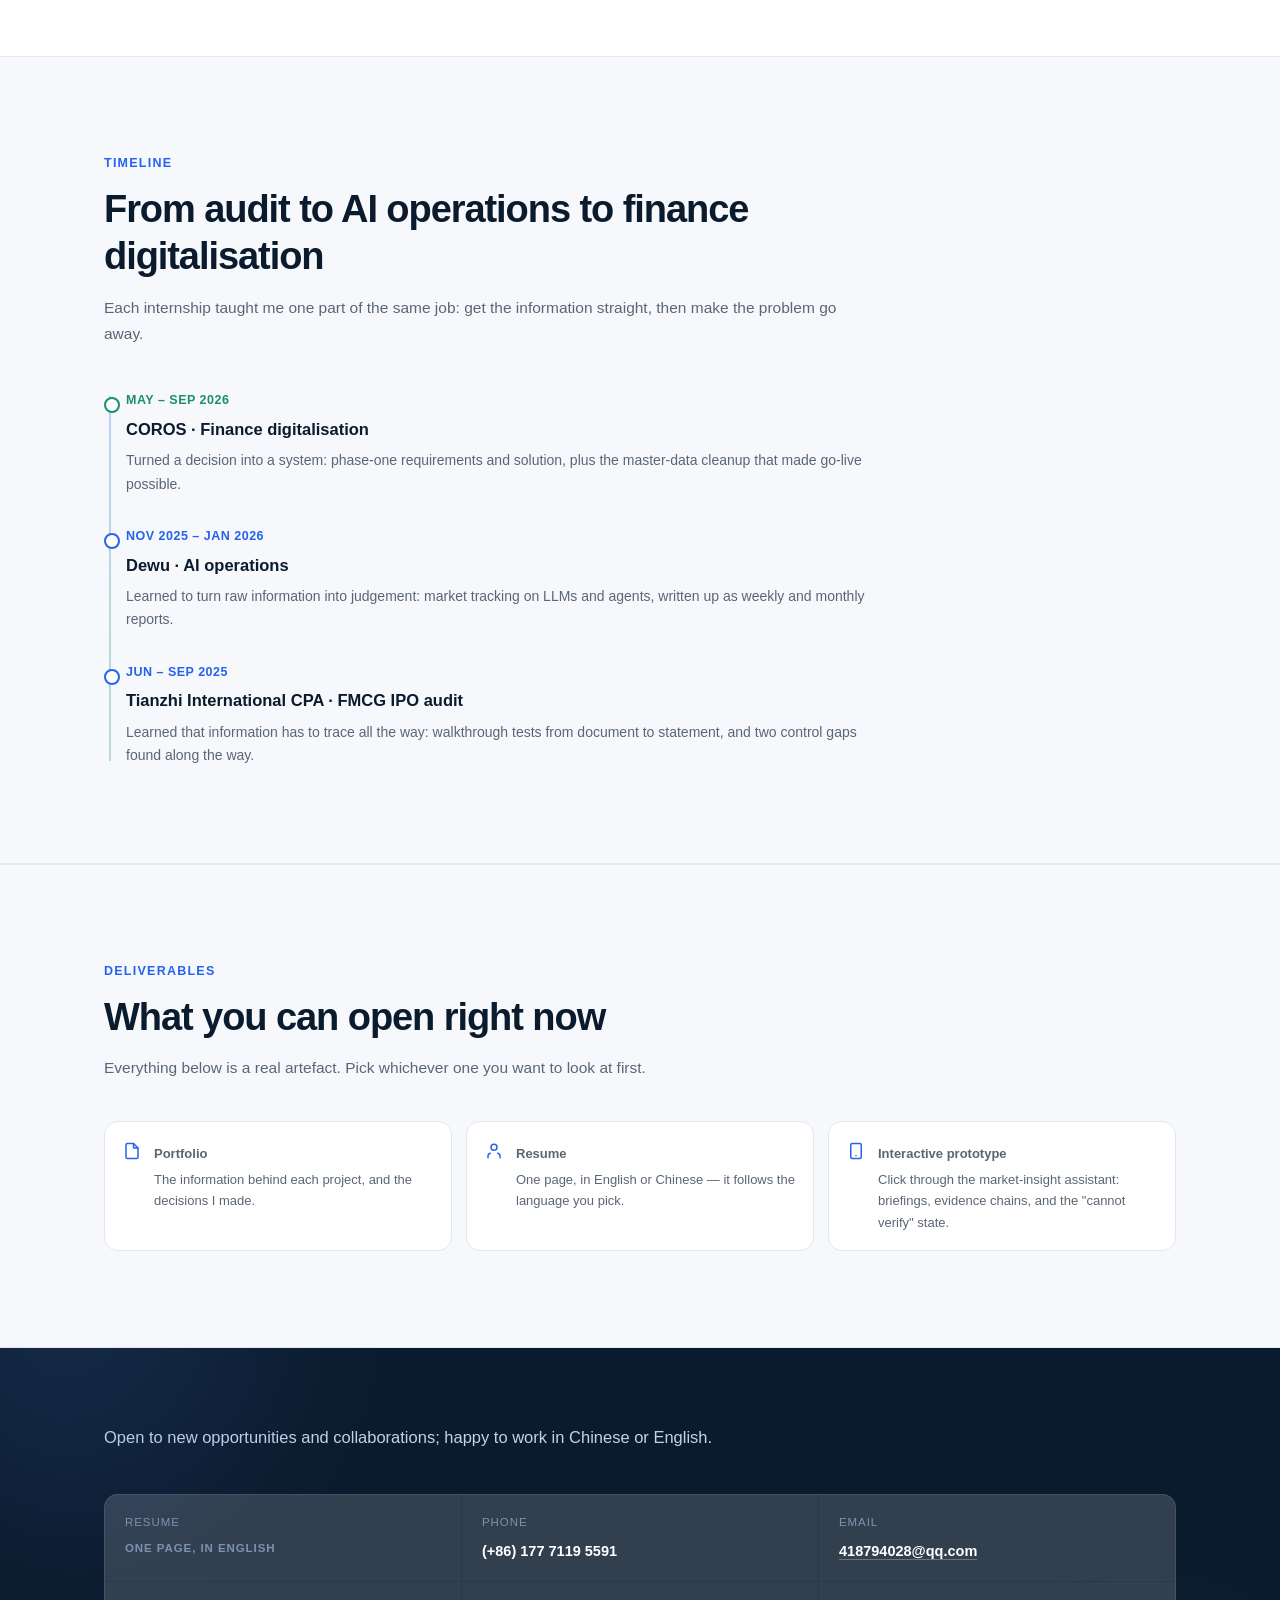
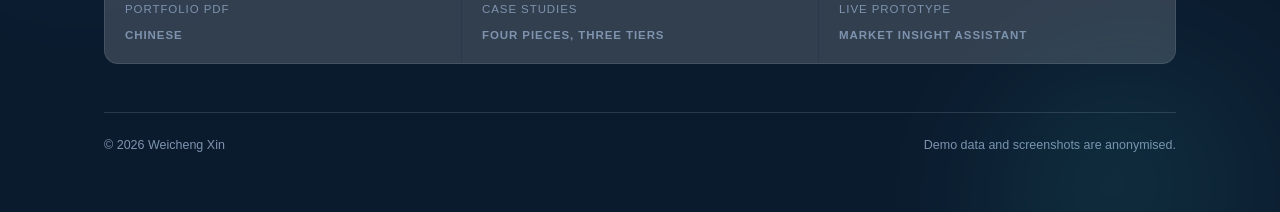
==== commit dd5d9ee0: "Rework the hero and key copy, trim the case study, and rebuild the portfolio PDF" ====
--- a/index.html
+++ b/index.html
@@ -7,394 +7,7 @@
 <meta name="description" content="Portfolio of Weicheng Xin: finance digitalisation, an expense control system that shipped, master-data engineering, and hands-on AI delivery. Bilingual, English and Chinese.">
 <meta name="theme-color" content="#0B1B2E">
 <link rel="icon" href="data:image/svg+xml,<svg xmlns='http://www.w3.org/2000/svg' viewBox='0 0 100 100'><rect width='100' height='100' rx='22' fill='%230F2B46'/><text x='50' y='68' font-size='56' font-family='Helvetica' font-weight='bold' fill='%23fff' text-anchor='middle'>W</text></svg>">
-<style>
-  :root {
-    --navy: #0B1B2E;
-    --navy-2: #0F2B46;
-    --blue: #2563EB;
-    --blue-soft: #EAF1FE;
-    --teal: #0F8A8A;
-    --teal-soft: #E3F4F4;
-    --green: #1B8F6B;
-    --green-soft: #E9F3EE;
-    --purple: #6D5BD0;
-    --purple-soft: #EDEAFB;
-    --ink: #16212F;
-    --gray: #5B6675;
-    --gray-l: #8A94A2;
-    --line: #E2E8F0;
-    --bg: #F6F8FB;
-    --white: #FFFFFF;
-    --shadow-s: 0 1px 2px rgba(15, 43, 70, .06), 0 8px 24px rgba(15, 43, 70, .06);
-    --shadow-m: 0 2px 4px rgba(15, 43, 70, .06), 0 18px 48px rgba(15, 43, 70, .10);
-    --radius: 16px;
-    --maxw: 1120px;
-  }
-
-  * { box-sizing: border-box; }
-  html { scroll-behavior: smooth; }
-
-  body {
-    margin: 0;
-    background: var(--white);
-    color: var(--ink);
-    font-family: -apple-system, BlinkMacSystemFont, "Segoe UI", "PingFang SC",
-                 "Hiragino Sans GB", "Microsoft YaHei", Helvetica, Arial, sans-serif;
-    line-height: 1.66;
-    -webkit-font-smoothing: antialiased;
-    overflow-x: hidden;
-  }
-
-  a { color: inherit; text-decoration: none; }
-  h1, h2, h3, h4 { margin: 0; line-height: 1.25; letter-spacing: -0.01em; font-weight: 700; }
-  p { margin: 0; }
-  .wrap { max-width: var(--maxw); margin: 0 auto; padding: 0 24px; }
-
-  /* 语言切换：非当前语言的节点隐藏 */
-  html[data-lang="en"] [data-zh],
-  html[data-lang="zh"] [data-en] { display: none !important; }
-
-  /* 中文模式下的排版微调 */
-  html[data-lang="zh"] .hero h1 { font-size: clamp(34px, 5.4vw, 60px); letter-spacing: -.02em; }
-  html[data-lang="zh"] .hero-sub,
-  html[data-lang="zh"] .sec-head p { font-size: 16px; }
-
-  /* ---------------- 顶部导航 ---------------- */
-  .nav {
-    position: fixed; top: 0; left: 0; right: 0; z-index: 100;
-    transition: background .35s ease, box-shadow .35s ease;
-  }
-  .nav.solid {
-    background: rgba(255, 255, 255, .84);
-    backdrop-filter: saturate(180%) blur(14px);
-    box-shadow: 0 1px 0 rgba(15, 43, 70, .07);
-  }
-  .nav-inner { display: flex; align-items: center; justify-content: space-between; height: 64px; gap: 16px; }
-  .brand { display: flex; align-items: center; gap: 10px; font-weight: 700; letter-spacing: -.01em; }
-  .brand-mark {
-    width: 30px; height: 30px; border-radius: 9px; flex: 0 0 auto;
-    background: linear-gradient(140deg, var(--navy-2), var(--blue));
-    color: #fff; display: grid; place-items: center; font-size: 14px; font-weight: 700;
-  }
-  .nav-links { display: flex; align-items: center; gap: 24px; font-size: 14px; color: var(--gray); }
-  .nav-links a { position: relative; padding: 4px 0; transition: color .2s ease; }
-  .nav-links a::after {
-    content: ""; position: absolute; left: 0; bottom: 0; height: 2px; width: 0;
-    background: var(--blue); transition: width .28s cubic-bezier(.4, 0, .2, 1);
-  }
-  .nav-links a:hover { color: var(--navy); }
-  .nav-links a:hover::after { width: 100%; }
-  .nav-right { display: flex; align-items: center; gap: 10px; }
-
-  /* ---------------- 语言切换按钮 ---------------- */
-  .lang-switch {
-    position: relative; display: inline-flex; align-items: center;
-    background: #fff; border: 1px solid var(--line); border-radius: 999px;
-    padding: 3px; cursor: pointer; user-select: none; font-family: inherit;
-    transition: border-color .22s ease, box-shadow .22s ease;
-  }
-  .lang-switch:hover { border-color: #C9D6E6; box-shadow: var(--shadow-s); }
-  .lang-switch .slide {
-    position: absolute; top: 3px; left: 3px; height: calc(100% - 6px); width: 42px;
-    background: var(--navy-2); border-radius: 999px;
-    transition: transform .32s cubic-bezier(.4, 0, .2, 1);
-  }
-  html[data-lang="zh"] .lang-switch .slide { transform: translateX(42px); }
-  .lang-switch .opt {
-    position: relative; z-index: 1; width: 42px; text-align: center;
-    font-size: 12.5px; font-weight: 700; letter-spacing: .04em; color: var(--gray);
-    padding: 5px 0; transition: color .28s ease;
-  }
-  html[data-lang="en"] .lang-switch .opt[data-for="en"],
-  html[data-lang="zh"] .lang-switch .opt[data-for="zh"] { color: #fff; }
-
-  .nav-ctas { display: flex; align-items: center; gap: 8px; }
-  .nav-cta {
-    font-size: 13px; font-weight: 600; padding: 8px 14px; border-radius: 999px;
-    border: 1px solid var(--line); color: var(--navy); background: #fff; white-space: nowrap;
-    transition: transform .2s ease, box-shadow .2s ease, border-color .2s ease,
-                background .2s ease, color .2s ease;
-  }
-  .nav-cta:hover { transform: translateY(-1px); box-shadow: var(--shadow-s); border-color: #C9D6E6; }
-  .nav-cta.resume { background: var(--navy-2); color: #fff; border-color: var(--navy-2); }
-  .nav-cta.resume:hover { background: #123456; border-color: #123456; }
-
-  /* ---------------- 首屏 ---------------- */
-  .hero {
-    position: relative; overflow: hidden;
-    padding: 152px 0 0;
-    background: linear-gradient(180deg, #F7F9FC 0%, #FFFFFF 68%);
-  }
-  .hero .wrap { padding-bottom: 40px; }
-  .orb { position: absolute; border-radius: 50%; filter: blur(58px); opacity: .5; pointer-events: none; }
-  .orb-1 { width: 460px; height: 460px; top: -160px; right: -90px;
-           background: radial-gradient(circle at 30% 30%, #9DC2FF, #EAF1FE 70%); }
-  .orb-2 { width: 380px; height: 380px; bottom: -180px; left: -120px;
-           background: radial-gradient(circle at 40% 40%, #B6E6E6, #E9F3EE 70%); }
-  .orb-3 { width: 280px; height: 280px; top: 40%; left: 46%;
-           background: radial-gradient(circle at 50% 50%, #D9D2FA, transparent 70%); opacity: .38; }
-  .grid-lines {
-    position: absolute; inset: 0; pointer-events: none; opacity: .5;
-    background-image: linear-gradient(rgba(15, 43, 70, .035) 1px, transparent 1px),
-                      linear-gradient(90deg, rgba(15, 43, 70, .035) 1px, transparent 1px);
-    background-size: 64px 64px;
-    mask-image: radial-gradient(ellipse 78% 62% at 50% 26%, #000 42%, transparent 100%);
-    -webkit-mask-image: radial-gradient(ellipse 78% 62% at 50% 26%, #000 42%, transparent 100%);
-  }
-
-  .eyebrow {
-    display: inline-flex; align-items: center; gap: 9px;
-    font-size: 12.5px; font-weight: 600; letter-spacing: .09em; text-transform: uppercase;
-    color: var(--blue); background: #fff; border: 1px solid var(--line);
-    padding: 7px 14px; border-radius: 999px; box-shadow: var(--shadow-s);
-  }
-  html[data-lang="zh"] .eyebrow { letter-spacing: .04em; }
-  .pulse { width: 7px; height: 7px; border-radius: 50%; background: var(--green); position: relative; }
-  .pulse::after {
-    content: ""; position: absolute; inset: -4px; border-radius: 50%;
-    border: 2px solid rgba(27, 143, 107, .45); animation: pulse 2.2s ease-out infinite;
-  }
-  @keyframes pulse {
-    0% { transform: scale(.7); opacity: .9; }
-    70% { transform: scale(1.6); opacity: 0; }
-    100% { opacity: 0; }
-  }
-
-  .hero h1 { margin: 26px 0 0; font-size: clamp(38px, 6.2vw, 70px); letter-spacing: -.035em; color: var(--navy); }
-  .hero h1 .accent {
-    background: linear-gradient(100deg, var(--blue) 0%, #4F46E5 55%, var(--teal) 100%);
-    -webkit-background-clip: text; background-clip: text; color: transparent;
-  }
-  .hero-sub { margin-top: 22px; font-size: 17px; color: var(--gray); max-width: 680px; }
-  .hero-actions { display: flex; flex-wrap: wrap; gap: 12px; margin-top: 34px; }
-  .btn {
-    display: inline-flex; align-items: center; gap: 9px;
-    padding: 13px 22px; border-radius: 12px; font-size: 14.5px; font-weight: 600;
-    transition: transform .22s cubic-bezier(.34, 1.56, .64, 1), box-shadow .22s ease,
-                background .22s ease, color .22s ease;
-  }
-  .btn-primary { background: var(--navy-2); color: #fff; box-shadow: var(--shadow-s); }
-  .btn-primary:hover { transform: translateY(-2px); box-shadow: var(--shadow-m); background: #123456; }
-  .btn-ghost { background: #fff; color: var(--navy); border: 1px solid var(--line); }
-  .btn-ghost:hover { transform: translateY(-2px); box-shadow: var(--shadow-s); border-color: #C9D6E6; }
-  .btn svg { width: 17px; height: 17px; }
-
-  .chips { display: flex; flex-wrap: wrap; gap: 8px; margin-top: 30px; }
-  .chip {
-    font-size: 12.5px; font-weight: 600; color: var(--navy-2);
-    background: #fff; border: 1px solid var(--line); padding: 6px 13px; border-radius: 999px;
-  }
-
-  .stats {
-    display: grid; gap: 1px;
-    grid-template-columns: repeat(4, 1fr);
-    background: var(--line); border: 1px solid var(--line);
-    border-bottom: none; border-radius: var(--radius) var(--radius) 0 0;
-    overflow: hidden; box-shadow: var(--shadow-s);
-    transform: translateY(30px);
-  }
-  .stat { background: #fff; padding: 24px 22px; }
-  .stat b {
-    display: block; font-size: 30px; letter-spacing: -.03em; line-height: 1.1;
-    color: var(--navy); font-variant-numeric: tabular-nums;
-  }
-  .stat span { display: block; margin-top: 7px; font-size: 13px; color: var(--gray); }
-
-  /* ---------------- 通用区块 ---------------- */
-  section { padding: 96px 0; }
-  .band { background: var(--bg); border-top: 1px solid var(--line); border-bottom: 1px solid var(--line); }
-  .sec-head { max-width: 740px; }
-  .sec-kicker { font-size: 12.5px; font-weight: 700; letter-spacing: .1em; text-transform: uppercase; color: var(--blue); }
-  .sec-head h2 { margin-top: 12px; font-size: clamp(26px, 3.4vw, 38px); color: var(--navy); letter-spacing: -.028em; }
-  .sec-head p { margin-top: 14px; color: var(--gray); font-size: 15.5px; }
-
-  .legend { display: flex; flex-wrap: wrap; gap: 10px; margin-top: 26px; }
-  .legend-item {
-    display: inline-flex; align-items: center; gap: 8px; font-size: 13px; font-weight: 600;
-    padding: 8px 14px; border-radius: 999px; border: 1px solid var(--line); background: #fff;
-  }
-  .dot { width: 9px; height: 9px; border-radius: 3px; flex: 0 0 auto; }
-  .dot-core { background: var(--blue); }
-  .dot-support { background: var(--teal); }
-  .dot-backer { background: var(--purple); }
-
-  /* ---------------- 项目卡片 ---------------- */
-  .projects { display: grid; gap: 22px; margin-top: 46px; }
-  .project {
-    position: relative; display: grid; grid-template-columns: 1.55fr 1fr; gap: 40px;
-    background: #fff; border: 1px solid var(--line); border-radius: 20px;
-    padding: 34px 36px; box-shadow: var(--shadow-s);
-    transition: transform .32s cubic-bezier(.2, .8, .2, 1), box-shadow .32s ease, border-color .32s ease;
-    overflow: hidden;
-  }
-  .project::before {
-    content: ""; position: absolute; left: 0; top: 0; bottom: 0; width: 4px;
-    background: var(--accent, var(--blue));
-    transform: scaleY(0); transform-origin: top; transition: transform .45s cubic-bezier(.2, .8, .2, 1);
-  }
-  .project:hover { transform: translateY(-4px); box-shadow: var(--shadow-m); border-color: #D3DEEB; }
-  .project:hover::before { transform: scaleY(1); }
-  .project.core { background: linear-gradient(180deg, #FFFFFF 0%, #FBFCFE 100%); }
-  .tier {
-    display: inline-flex; align-items: center; gap: 7px;
-    font-size: 11.5px; font-weight: 700; letter-spacing: .07em; text-transform: uppercase;
-    padding: 5px 11px; border-radius: 999px; color: var(--accent-text, var(--blue));
-    background: var(--accent-soft, var(--blue-soft));
-  }
-  html[data-lang="zh"] .tier { letter-spacing: .02em; }
-  .project h3 { margin-top: 14px; font-size: 22px; color: var(--navy); letter-spacing: -.02em; }
-  .project .role { margin-top: 9px; font-size: 14px; color: var(--gray); }
-  .project ul { margin: 20px 0 0; padding: 0; list-style: none; display: grid; gap: 9px; }
-  .project li { position: relative; padding-left: 20px; font-size: 14.5px; color: #2C3A4B; }
-  .project li::before {
-    content: ""; position: absolute; left: 4px; top: .62em;
-    width: 6px; height: 6px; border-radius: 50%; background: var(--accent, var(--blue)); opacity: .55;
-  }
-  .metrics { display: grid; gap: 12px; align-content: start; }
-  .metric { background: var(--bg); border-radius: 13px; padding: 15px 16px; border: 1px solid #EDF1F6; }
-  .metric b { display: block; font-size: 22px; color: var(--navy); letter-spacing: -.02em; line-height: 1.2; }
-  .metric span { display: block; margin-top: 5px; font-size: 12.5px; color: var(--gray); }
-  .case-link {
-    display: inline-flex; align-items: center; gap: 7px; margin-top: 20px;
-    font-size: 14.5px; font-weight: 600; color: var(--blue); text-decoration: none;
-    border-bottom: 1px solid transparent; transition: border-color .2s ease;
-  }
-  .case-link:hover { border-bottom-color: var(--blue); }
-  .case-link .arrow { transition: transform .22s cubic-bezier(.2, .8, .2, 1); }
-  .case-link:hover .arrow { transform: translateX(3px); }
-
-  /* ---------------- 时间线 ---------------- */
-  .timeline { margin-top: 44px; position: relative; padding-left: 22px; }
-  .timeline::before {
-    content: ""; position: absolute; left: 5px; top: 6px; bottom: 6px; width: 2px;
-    background: linear-gradient(180deg, var(--blue), var(--teal), var(--green));
-    opacity: .28;
-  }
-  .tl-item { position: relative; padding: 0 0 30px 0; }
-  .tl-item:last-child { padding-bottom: 0; }
-  .tl-item::before {
-    content: ""; position: absolute; left: -22px; top: 7px; width: 12px; height: 12px;
-    border-radius: 50%; background: #fff; border: 2.5px solid var(--blue);
-  }
-  .tl-item.green::before { border-color: var(--green); }
-  .tl-date { font-size: 12.5px; font-weight: 700; letter-spacing: .04em; color: var(--blue); }
-  .tl-item.green .tl-date { color: var(--green); }
-  .tl-title { margin-top: 5px; font-size: 16.5px; font-weight: 700; color: var(--navy); }
-  .tl-body { margin-top: 6px; font-size: 14px; color: var(--gray); max-width: 760px; }
-
-  /* ---------------- 能力网格 ---------------- */
-  .grid-3 { display: grid; gap: 20px; grid-template-columns: repeat(3, 1fr); margin-top: 44px; }
-  .card {
-    background: #fff; border: 1px solid var(--line); border-radius: 18px; padding: 26px 24px;
-    box-shadow: var(--shadow-s);
-    transition: transform .3s cubic-bezier(.2, .8, .2, 1), box-shadow .3s ease;
-  }
-  .card:hover { transform: translateY(-4px); box-shadow: var(--shadow-m); }
-  .card .ico {
-    width: 40px; height: 40px; border-radius: 12px; display: grid; place-items: center;
-    background: var(--blue-soft); color: var(--blue); margin-bottom: 16px;
-  }
-  .card .ico svg { width: 21px; height: 21px; }
-  .card h4 { font-size: 16.5px; color: var(--navy); }
-  .card p { margin-top: 10px; font-size: 14px; color: var(--gray); }
-  .card .flow { margin-top: 16px; display: flex; flex-wrap: wrap; gap: 6px; }
-  .flow span {
-    font-size: 11.5px; font-weight: 600; padding: 4px 9px; border-radius: 7px;
-    background: var(--bg); color: var(--gray); border: 1px solid #E9EEF4;
-  }
-
-  /* ---------------- 文档清单 ---------------- */
-  .docs { margin-top: 40px; display: grid; grid-template-columns: repeat(3, 1fr); gap: 14px; }
-  .doc {
-    display: flex; align-items: flex-start; gap: 13px; padding: 17px 18px;
-    background: #fff; border: 1px solid var(--line); border-radius: 14px;
-    transition: transform .26s ease, box-shadow .26s ease, border-color .26s ease;
-  }
-  .doc:hover { transform: translateY(-3px); box-shadow: var(--shadow-s); border-color: #D3DEEB; }
-  .doc svg { width: 18px; height: 18px; color: var(--blue); flex: 0 0 auto; margin-top: 3px; }
-  .doc b { display: block; font-size: 14.5px; color: var(--navy); }
-  .doc span { display: block; margin-top: 4px; font-size: 13px; color: var(--gray); }
-
-  /* ---------------- 联系 ---------------- */
-  .contact { background: var(--navy); color: #fff; padding: 76px 0 56px; position: relative; overflow: hidden; }
-  .contact .orb-1 { top: -180px; left: -80px; right: auto; opacity: .18;
-                    background: radial-gradient(circle at 30% 30%, #4F7FD6, transparent 70%); }
-  .contact .orb-2 { bottom: -200px; right: -60px; left: auto; opacity: .16;
-                    background: radial-gradient(circle at 40% 40%, #2FA8A8, transparent 70%); }
-  .contact .lead { margin-top: 0; color: #C3D3E6; font-size: 16.5px; max-width: 680px; }
-  .contact-grid {
-    margin-top: 42px; display: grid; grid-template-columns: repeat(3, 1fr); gap: 1px;
-    background: rgba(255, 255, 255, .13); border: 1px solid rgba(255, 255, 255, .13);
-    border-radius: 14px; overflow: hidden;
-  }
-  .contact-grid div { background: rgba(255, 255, 255, .035); padding: 18px 20px; }
-  .contact-grid span { display: block; font-size: 11.5px; letter-spacing: .08em;
-                       text-transform: uppercase; color: #7E93AE; }
-  html[data-lang="zh"] .contact-grid span { letter-spacing: .03em; }
-  .contact-grid b { display: block; margin-top: 7px; font-size: 14.5px; color: #fff; font-weight: 600; }
-  .contact-grid a { border-bottom: 1px solid rgba(255, 255, 255, .28); }
-  .contact-grid a:hover { border-color: #fff; }
-  .foot {
-    margin-top: 48px; padding-top: 22px; border-top: 1px solid rgba(255, 255, 255, .13);
-    display: flex; flex-wrap: wrap; gap: 10px; justify-content: space-between;
-    font-size: 12.5px; color: #7E93AE;
-  }
-
-  /* ---------------- 动效 ---------------- */
-  .js .reveal { opacity: 0; transform: translateY(26px); }
-  .js .reveal.in {
-    opacity: 1; transform: none;
-    transition: opacity .7s cubic-bezier(.2, .8, .2, 1), transform .7s cubic-bezier(.2, .8, .2, 1);
-  }
-  .js .reveal.d1.in { transition-delay: .08s; }
-  .js .reveal.d2.in { transition-delay: .16s; }
-  .js .reveal.d3.in { transition-delay: .24s; }
-  .js .reveal.d4.in { transition-delay: .32s; }
-  /* 首屏元素用动画入场，打开页面立刻能看到动效 */
-  .js .hero .reveal.in { animation: heroIn .8s cubic-bezier(.2, .8, .2, 1) both; }
-  .js .hero .reveal.d1.in { animation-delay: .08s; }
-  .js .hero .reveal.d2.in { animation-delay: .16s; }
-  .js .hero .reveal.d3.in { animation-delay: .24s; }
-  .js .hero .reveal.d4.in { animation-delay: .32s; }
-  @keyframes heroIn {
-    from { opacity: 0; transform: translateY(22px); }
-    to { opacity: 1; transform: none; }
-  }
-
-  .progress {
-    position: fixed; top: 0; left: 0; height: 3px; width: 0; z-index: 120;
-    background: linear-gradient(90deg, var(--blue), var(--teal));
-    transition: width .1s linear;
-  }
-
-  @media (max-width: 900px) {
-    .project { grid-template-columns: 1fr; gap: 26px; padding: 28px 24px; }
-    .projects { gap: 18px; }
-    .grid-3 { grid-template-columns: 1fr; }
-    .docs { grid-template-columns: 1fr; }
-    .stats { grid-template-columns: repeat(2, 1fr); }
-    .contact-grid { grid-template-columns: repeat(2, 1fr); }
-    .nav-links { display: none; }
-    .hero { padding: 132px 0 0; }
-    section { padding: 72px 0; }
-  }
-  @media (max-width: 1080px) {
-    .nav-cta.portfolio { display: none; }
-  }
-  @media (max-width: 620px) {
-    .nav-ctas { display: none; }
-    .stats { grid-template-columns: 1fr; }
-    .contact-grid { grid-template-columns: 1fr; }
-  }
-
-  @media (prefers-reduced-motion: reduce) {
-    html { scroll-behavior: auto; }
-    .js .reveal { opacity: 1; transform: none; }
-    .js .hero .reveal.in { animation: none; opacity: 1; transform: none; }
-    .orb, .pulse::after { animation: none; }
-    * { transition-duration: .01ms !important; }
-  }
-</style>
+<link rel="stylesheet" href="assets/css/home.css">
 </head>
 <body>
 
@@ -445,19 +58,9 @@
     <div class="grid-lines"></div>
     <div class="wrap">
       <h1 class="reveal d1">
-        <span data-en>I find the thread in messy information,<br><span class="accent">and turn pain points into products that ship.</span></span>
-        <span data-zh>复杂信息的处理者：<br><span class="accent">在混乱里理出头绪，<br>把痛点做成能上线的产品。</span></span>
+        <span data-en>Welcome to my portfolio.</span>
+        <span data-zh>欢迎点开我的个人作品集</span>
       </h1>
-
-      <p class="hero-sub reveal d2">
-        <span data-en>
-          Led the cleanup of 10,000+ legacy documents; helped take an expense control system from requirements to
-          launch; independently designed an AI market-insight product.
-        </span>
-        <span data-zh>
-          主导过上万份旧单据的清洗重构；完整参与海外费控系统从需求到上线；独立设计过一款 AI 行情解读产品。
-        </span>
-      </p>
 
       <div class="hero-actions reveal d3">
         <a class="btn btn-primary" href="portfolio/Xin-Weicheng-Portfolio.pdf">
@@ -497,8 +100,8 @@
       <div class="sec-head reveal">
         <div class="sec-kicker"><span data-en>How I work</span><span data-zh>我怎么工作</span></div>
         <h2>
-          <span data-en>Ask the right people, cross-check, then decide</span>
-          <span data-zh>问对的人，交叉验证，再变成判断</span>
+          <span data-en>Gather information, cross-check, then align on a decision that ships</span>
+          <span data-zh>收集信息、交叉验证，对齐后形成落地判断</span>
         </h2>
         <p>
           <span data-en>Complex problems are usually not solved by a clever idea. They are solved by getting the information straight first.</span>
@@ -510,10 +113,10 @@
           <div class="ico">
             <svg viewBox="0 0 24 24" fill="none" stroke="currentColor" stroke-width="2" stroke-linecap="round" stroke-linejoin="round"><path d="M21 11.5a8.4 8.4 0 0 1-9 8.4 9 9 0 0 1-4-.9L3 21l1.9-4.6A8.4 8.4 0 0 1 12 3.1a8.4 8.4 0 0 1 9 8.4z"/></svg>
           </div>
-          <h4><span data-en>1 · Ask the right people</span><span data-zh>1 · 问对的人</span></h4>
+          <h4><span data-en>1 · Gather information</span><span data-zh>1 · 收集信息</span></h4>
           <p>
-            <span data-en>Finance, business users and developers each hold part of the answer. I talked to all three before writing anything.</span>
-            <span data-zh>财务、业务、研发各掌握一部分答案。写方案之前，这三方我都问了一遍。</span>
+            <span data-en>At COROS, finance, business users and developers each held part of the answer, so I talked to all three before writing anything.</span>
+            <span data-zh>举个例子，在高驰做数字化产品的时候，财务、业务、研发各掌握一部分答案。写方案之前，这三方我都问了一遍。</span>
           </p>
           <div class="flow">
             <span data-en>Finance</span><span data-zh>财务</span>
@@ -527,8 +130,8 @@
           </div>
           <h4><span data-en>2 · Cross-check what they say</span><span data-zh>2 · 交叉验证</span></h4>
           <p>
-            <span data-en>They did not always agree. I matched each claim against the approval records, kept the confirmed facts, and listed the rest as open items.</span>
-            <span data-zh>三方说法并不一致。我把每种说法和审批记录对了一遍，确认过的写进需求，没对齐的记成待确认清单。</span>
+            <span data-en>At Dewu and COROS I kept running into departments reading the same thing differently, so I cross-checked key facts against interviews and approval records, and put anything unverified on an open-items list.</span>
+            <span data-zh>在得物和高驰实习的时候，会遇到不同部门、业务判断口径不一致的情况，我会通过访谈和审批记录交叉验证关键信息，无法验证的也会写进待确认清单。</span>
           </p>
           <div class="flow">
             <span data-en>Interviews</span><span data-zh>访谈</span>
@@ -559,14 +162,13 @@
     <div class="wrap">
       <div class="sec-head reveal">
         <div class="sec-kicker"><span data-en>Selected work</span><span data-zh>作品</span></div>
-        <h2><span data-en>Four projects, in order of importance</span><span data-zh>四件作品，按重要程度排列</span></h2>
+        <h2><span data-en>Four projects</span><span data-zh>四件作品</span></h2>
         <p>
           <span data-en>
-            The first is the project I spent the most time on. The next two fill in how I work, and the last one
-            is a study I did on my own.
+            Together they cover digitalisation, data processing, AI delivery and business-environment research.
           </span>
           <span data-zh>
-            第一件是我投入时间最多的项目，中间两件补充我的做法，最后一件是我自己做的研究。
+            涵盖数字化、数据处理、AI 实现、业务环境研究等多方面能力。
           </span>
         </p>
       </div>
@@ -711,8 +313,8 @@
               <span data-zh>欧盟产品准入合规研究</span>
             </h3>
             <div class="role">
-              <span data-en>KPMG briefing on EU market access</span>
-              <span data-zh>毕马威欧盟产品准入会议纪要 · 研究与公司视角分析</span>
+              <span data-en>Attended KPMG's week-long international conference on EU product-access policy (Hong Kong, Singapore)</span>
+              <span data-zh>前往香港、新加坡等地参加毕马威为期一周的欧盟产品准入政策国际会议</span>
             </div>
             <ul>
               <li>
@@ -732,9 +334,9 @@
               <span data-zh>IAA · CBAM · 零毁林监管法案</span>
             </div>
             <div class="metric">
-              <b>2027.09.30</b>
-              <span data-en>First quota declaration deadline for importers</span>
-              <span data-zh>进口商首次配额年度申报截止</span>
+              <b><span data-en>Policy shift → template &amp; tax updates</span><span data-zh>政策变化 → 模板与税制更新</span></b>
+              <span data-en>Overseas document templates and tax rules adjusted as policy trends move</span>
+              <span data-zh>根据政策变化趋势，调整出海业务单据模板，并协同相关部门更新税制</span>
             </div>
           </div>
         </article>
@@ -749,8 +351,8 @@
       <div class="sec-head reveal">
         <div class="sec-kicker"><span data-en>Timeline</span><span data-zh>经历</span></div>
         <h2>
-          <span data-en>Audit, then AI operations, then a system that went live</span>
-          <span data-zh>从审计，到 AI 运营，再到一套上线的系统</span>
+          <span data-en>From audit to AI operations to finance digitalisation</span>
+          <span data-zh>从审计，到 AI 运营，再到财务数字化</span>
         </h2>
         <p>
           <span data-en>Each internship taught me one part of the same job: get the information straight, then make the problem go away.</span>
@@ -885,127 +487,6 @@
 
 </main>
 
-<script>
-(function () {
-  "use strict";
-
-  document.documentElement.classList.add("js");
-  var reduce = window.matchMedia("(prefers-reduced-motion: reduce)").matches;
-
-  /* ---------------- 语言切换 ---------------- */
-  var root = document.documentElement;
-  var switchBtn = document.getElementById("langSwitch");
-  var TITLES = {
-    en: "Weicheng Xin · Portfolio",
-    zh: "辛伟城 · 作品集"
-  };
-
-  function applyLang(lang) {
-    var next = lang === "zh" ? "zh" : "en";
-    root.setAttribute("data-lang", next);
-    root.setAttribute("lang", next === "zh" ? "zh-CN" : "en");
-    document.title = TITLES[next];
-    try { window.localStorage.setItem("portfolio-lang", next); } catch (err) { /* 私密模式忽略 */ }
-    // 简历有两份（中文版 / 英文版），跟随语言切换指向对应文件
-    document.querySelectorAll("[data-href-en][data-href-zh]").forEach(function (el) {
-      var target = next === "zh" ? el.getAttribute("data-href-zh") : el.getAttribute("data-href-en");
-      if (target) el.setAttribute("href", target);
-    });
-  }
-
-  var saved = null;
-  try { saved = window.localStorage.getItem("portfolio-lang"); } catch (err) { saved = null; }
-  var initial = saved || ((navigator.language || "").toLowerCase().indexOf("zh") === 0 ? "zh" : "en");
-  applyLang(initial);
-
-  if (switchBtn) {
-    switchBtn.addEventListener("click", function () {
-      applyLang(root.getAttribute("data-lang") === "zh" ? "en" : "zh");
-    });
-    switchBtn.addEventListener("keydown", function (event) {
-      if (event.key === "Enter" || event.key === " ") {
-        event.preventDefault();
-        applyLang(root.getAttribute("data-lang") === "zh" ? "en" : "zh");
-      }
-    });
-  }
-
-  /* ---------------- 导航滚动与进度条 ---------------- */
-  var nav = document.getElementById("nav");
-  var progress = document.getElementById("progress");
-
-  function onScroll() {
-    var y = window.scrollY || document.documentElement.scrollTop;
-    if (nav) nav.classList.toggle("solid", y > 24);
-    if (progress) {
-      var max = document.documentElement.scrollHeight - window.innerHeight;
-      progress.style.width = (max > 0 ? (y / max) * 100 : 0) + "%";
-    }
-  }
-  window.addEventListener("scroll", onScroll, { passive: true });
-  onScroll();
-
-  /* ---------------- 进场动效 ---------------- */
-  var revealItems = Array.prototype.slice.call(document.querySelectorAll(".reveal"));
-
-  function revealAll() {
-    revealItems.forEach(function (el) { el.classList.add("in"); });
-  }
-
-  if (reduce || !("IntersectionObserver" in window)) {
-    revealAll();
-  } else {
-    var observer = new IntersectionObserver(function (entries) {
-      entries.forEach(function (entry) {
-        if (entry.isIntersecting) {
-          entry.target.classList.add("in");
-          observer.unobserve(entry.target);
-        }
-      });
-    }, { threshold: 0.08, rootMargin: "0px 0px -4% 0px" });
-    revealItems.forEach(function (el) { observer.observe(el); });
-
-    // 首屏元素立即入场，不等滚动
-    window.requestAnimationFrame(function () {
-      document.querySelectorAll(".hero .reveal").forEach(function (el) {
-        el.classList.add("in");
-        observer.unobserve(el);
-      });
-    });
-
-    // 兜底：若 2.5 秒内一个区块都没触发（观察器被环境禁用等），
-    // 才整体显示，保证内容永远可见，同时不影响正常的滚动动效
-    window.setTimeout(function () {
-      var triggered = document.querySelectorAll(".reveal.in").length;
-      if (triggered <= document.querySelectorAll(".hero .reveal").length) {
-        revealAll();
-      }
-      // 再兜一层：把仍未完全显示的元素直接复位，避免动画未执行时停在透明状态
-      document.querySelectorAll(".reveal").forEach(function (el) {
-        el.classList.add("in");
-        if (parseFloat(getComputedStyle(el).opacity) < 0.99) {
-          el.style.opacity = "1";
-          el.style.transform = "none";
-        }
-      });
-    }, 2500);
-  }
-
-  /* ---------------- 卡片轻微跟随鼠标 ---------------- */
-  if (!reduce && window.matchMedia("(hover: hover)").matches) {
-    document.querySelectorAll(".project").forEach(function (cardEl) {
-      cardEl.addEventListener("mousemove", function (event) {
-        var rect = cardEl.getBoundingClientRect();
-        var dx = (event.clientX - rect.left) / rect.width - 0.5;
-        var dy = (event.clientY - rect.top) / rect.height - 0.5;
-        cardEl.style.transform =
-          "translateY(-4px) rotateX(" + (-dy * 1.6).toFixed(2) + "deg) rotateY(" +
-          (dx * 1.6).toFixed(2) + "deg)";
-      });
-      cardEl.addEventListener("mouseleave", function () { cardEl.style.transform = ""; });
-    });
-  }
-})();
-</script>
+<script src="assets/js/home.js"></script>
 </body>
 </html>
--- a/assets/css/home.css
+++ b/assets/css/home.css
@@ -0,0 +1,387 @@
+/* 首页样式 —— 原 index.html 内联样式，原样迁出 */
+:root {
+  --navy: #0B1B2E;
+  --navy-2: #0F2B46;
+  --blue: #2563EB;
+  --blue-soft: #EAF1FE;
+  --teal: #0F8A8A;
+  --teal-soft: #E3F4F4;
+  --green: #1B8F6B;
+  --green-soft: #E9F3EE;
+  --purple: #6D5BD0;
+  --purple-soft: #EDEAFB;
+  --ink: #16212F;
+  --gray: #5B6675;
+  --gray-l: #8A94A2;
+  --line: #E2E8F0;
+  --bg: #F6F8FB;
+  --white: #FFFFFF;
+  --shadow-s: 0 1px 2px rgba(15, 43, 70, .06), 0 8px 24px rgba(15, 43, 70, .06);
+  --shadow-m: 0 2px 4px rgba(15, 43, 70, .06), 0 18px 48px rgba(15, 43, 70, .10);
+  --radius: 16px;
+  --maxw: 1120px;
+}
+
+* { box-sizing: border-box; }
+html { scroll-behavior: smooth; }
+
+body {
+  margin: 0;
+  background: var(--white);
+  color: var(--ink);
+  font-family: -apple-system, BlinkMacSystemFont, "Segoe UI", "PingFang SC",
+               "Hiragino Sans GB", "Microsoft YaHei", Helvetica, Arial, sans-serif;
+  line-height: 1.66;
+  -webkit-font-smoothing: antialiased;
+  overflow-x: hidden;
+}
+
+a { color: inherit; text-decoration: none; }
+h1, h2, h3, h4 { margin: 0; line-height: 1.25; letter-spacing: -0.01em; font-weight: 700; }
+p { margin: 0; }
+.wrap { max-width: var(--maxw); margin: 0 auto; padding: 0 24px; }
+
+/* 语言切换：非当前语言的节点隐藏 */
+html[data-lang="en"] [data-zh],
+html[data-lang="zh"] [data-en] { display: none !important; }
+
+/* 中文模式下的排版微调 */
+html[data-lang="zh"] .hero h1 { font-size: clamp(34px, 5.4vw, 60px); letter-spacing: -.02em; }
+html[data-lang="zh"] .hero-sub,
+html[data-lang="zh"] .sec-head p { font-size: 16px; }
+
+/* ---------------- 顶部导航 ---------------- */
+.nav {
+  position: fixed; top: 0; left: 0; right: 0; z-index: 100;
+  transition: background .35s ease, box-shadow .35s ease;
+}
+.nav.solid {
+  background: rgba(255, 255, 255, .84);
+  backdrop-filter: saturate(180%) blur(14px);
+  box-shadow: 0 1px 0 rgba(15, 43, 70, .07);
+}
+.nav-inner { display: flex; align-items: center; justify-content: space-between; height: 64px; gap: 16px; }
+.brand { display: flex; align-items: center; gap: 10px; font-weight: 700; letter-spacing: -.01em; }
+.brand-mark {
+  width: 30px; height: 30px; border-radius: 9px; flex: 0 0 auto;
+  background: linear-gradient(140deg, var(--navy-2), var(--blue));
+  color: #fff; display: grid; place-items: center; font-size: 14px; font-weight: 700;
+}
+.nav-links { display: flex; align-items: center; gap: 24px; font-size: 14px; color: var(--gray); }
+.nav-links a { position: relative; padding: 4px 0; transition: color .2s ease; }
+.nav-links a::after {
+  content: ""; position: absolute; left: 0; bottom: 0; height: 2px; width: 0;
+  background: var(--blue); transition: width .28s cubic-bezier(.4, 0, .2, 1);
+}
+.nav-links a:hover { color: var(--navy); }
+.nav-links a:hover::after { width: 100%; }
+.nav-right { display: flex; align-items: center; gap: 10px; }
+
+/* ---------------- 语言切换按钮 ---------------- */
+.lang-switch {
+  position: relative; display: inline-flex; align-items: center;
+  background: #fff; border: 1px solid var(--line); border-radius: 999px;
+  padding: 3px; cursor: pointer; user-select: none; font-family: inherit;
+  transition: border-color .22s ease, box-shadow .22s ease;
+}
+.lang-switch:hover { border-color: #C9D6E6; box-shadow: var(--shadow-s); }
+.lang-switch .slide {
+  position: absolute; top: 3px; left: 3px; height: calc(100% - 6px); width: 42px;
+  background: var(--navy-2); border-radius: 999px;
+  transition: transform .32s cubic-bezier(.4, 0, .2, 1);
+}
+html[data-lang="zh"] .lang-switch .slide { transform: translateX(42px); }
+.lang-switch .opt {
+  position: relative; z-index: 1; width: 42px; text-align: center;
+  font-size: 12.5px; font-weight: 700; letter-spacing: .04em; color: var(--gray);
+  padding: 5px 0; transition: color .28s ease;
+}
+html[data-lang="en"] .lang-switch .opt[data-for="en"],
+html[data-lang="zh"] .lang-switch .opt[data-for="zh"] { color: #fff; }
+
+.nav-ctas { display: flex; align-items: center; gap: 8px; }
+.nav-cta {
+  font-size: 13px; font-weight: 600; padding: 8px 14px; border-radius: 999px;
+  border: 1px solid var(--line); color: var(--navy); background: #fff; white-space: nowrap;
+  transition: transform .2s ease, box-shadow .2s ease, border-color .2s ease,
+              background .2s ease, color .2s ease;
+}
+.nav-cta:hover { transform: translateY(-1px); box-shadow: var(--shadow-s); border-color: #C9D6E6; }
+.nav-cta.resume { background: var(--navy-2); color: #fff; border-color: var(--navy-2); }
+.nav-cta.resume:hover { background: #123456; border-color: #123456; }
+
+/* ---------------- 首屏 ---------------- */
+.hero {
+  position: relative; overflow: hidden;
+  padding: 152px 0 0;
+  background: linear-gradient(180deg, #F7F9FC 0%, #FFFFFF 68%);
+}
+.hero .wrap { padding-bottom: 40px; }
+.orb { position: absolute; border-radius: 50%; filter: blur(58px); opacity: .5; pointer-events: none; }
+.orb-1 { width: 460px; height: 460px; top: -160px; right: -90px;
+         background: radial-gradient(circle at 30% 30%, #9DC2FF, #EAF1FE 70%); }
+.orb-2 { width: 380px; height: 380px; bottom: -180px; left: -120px;
+         background: radial-gradient(circle at 40% 40%, #B6E6E6, #E9F3EE 70%); }
+.orb-3 { width: 280px; height: 280px; top: 40%; left: 46%;
+         background: radial-gradient(circle at 50% 50%, #D9D2FA, transparent 70%); opacity: .38; }
+.grid-lines {
+  position: absolute; inset: 0; pointer-events: none; opacity: .5;
+  background-image: linear-gradient(rgba(15, 43, 70, .035) 1px, transparent 1px),
+                    linear-gradient(90deg, rgba(15, 43, 70, .035) 1px, transparent 1px);
+  background-size: 64px 64px;
+  mask-image: radial-gradient(ellipse 78% 62% at 50% 26%, #000 42%, transparent 100%);
+  -webkit-mask-image: radial-gradient(ellipse 78% 62% at 50% 26%, #000 42%, transparent 100%);
+}
+
+.eyebrow {
+  display: inline-flex; align-items: center; gap: 9px;
+  font-size: 12.5px; font-weight: 600; letter-spacing: .09em; text-transform: uppercase;
+  color: var(--blue); background: #fff; border: 1px solid var(--line);
+  padding: 7px 14px; border-radius: 999px; box-shadow: var(--shadow-s);
+}
+html[data-lang="zh"] .eyebrow { letter-spacing: .04em; }
+.pulse { width: 7px; height: 7px; border-radius: 50%; background: var(--green); position: relative; }
+.pulse::after {
+  content: ""; position: absolute; inset: -4px; border-radius: 50%;
+  border: 2px solid rgba(27, 143, 107, .45); animation: pulse 2.2s ease-out infinite;
+}
+@keyframes pulse {
+  0% { transform: scale(.7); opacity: .9; }
+  70% { transform: scale(1.6); opacity: 0; }
+  100% { opacity: 0; }
+}
+
+.hero h1 { margin: 26px 0 0; font-size: clamp(38px, 6.2vw, 70px); letter-spacing: -.035em; color: var(--navy); text-wrap: balance; }
+.hero h1 .accent {
+  background: linear-gradient(100deg, var(--blue) 0%, #4F46E5 55%, var(--teal) 100%);
+  -webkit-background-clip: text; background-clip: text; color: transparent;
+}
+.hero-sub { margin-top: 22px; font-size: 17px; color: var(--gray); max-width: 680px; }
+.hero-actions { display: flex; flex-wrap: wrap; gap: 12px; margin-top: 34px; }
+.btn {
+  display: inline-flex; align-items: center; gap: 9px;
+  padding: 13px 22px; border-radius: 12px; font-size: 14.5px; font-weight: 600;
+  transition: transform .22s cubic-bezier(.34, 1.56, .64, 1), box-shadow .22s ease,
+              background .22s ease, color .22s ease;
+}
+.btn-primary { background: var(--navy-2); color: #fff; box-shadow: var(--shadow-s); }
+.btn-primary:hover { transform: translateY(-2px); box-shadow: var(--shadow-m); background: #123456; }
+.btn-ghost { background: #fff; color: var(--navy); border: 1px solid var(--line); }
+.btn-ghost:hover { transform: translateY(-2px); box-shadow: var(--shadow-s); border-color: #C9D6E6; }
+.btn svg { width: 17px; height: 17px; }
+
+.chips { display: flex; flex-wrap: wrap; gap: 8px; margin-top: 30px; }
+.chip {
+  font-size: 12.5px; font-weight: 600; color: var(--navy-2);
+  background: #fff; border: 1px solid var(--line); padding: 6px 13px; border-radius: 999px;
+}
+
+.stats {
+  display: grid; gap: 1px;
+  grid-template-columns: repeat(4, 1fr);
+  background: var(--line); border: 1px solid var(--line);
+  border-bottom: none; border-radius: var(--radius) var(--radius) 0 0;
+  overflow: hidden; box-shadow: var(--shadow-s);
+  transform: translateY(30px);
+}
+.stat { background: #fff; padding: 24px 22px; }
+.stat b {
+  display: block; font-size: 30px; letter-spacing: -.03em; line-height: 1.1;
+  color: var(--navy); font-variant-numeric: tabular-nums;
+}
+.stat span { display: block; margin-top: 7px; font-size: 13px; color: var(--gray); }
+
+/* ---------------- 通用区块 ---------------- */
+section { padding: 96px 0; }
+.band { background: var(--bg); border-top: 1px solid var(--line); border-bottom: 1px solid var(--line); }
+.sec-head { max-width: 740px; }
+.sec-kicker { font-size: 12.5px; font-weight: 700; letter-spacing: .1em; text-transform: uppercase; color: var(--blue); }
+.sec-head h2 { margin-top: 12px; font-size: clamp(26px, 3.4vw, 38px); color: var(--navy); letter-spacing: -.028em; }
+.sec-head p { margin-top: 14px; color: var(--gray); font-size: 15.5px; }
+
+.legend { display: flex; flex-wrap: wrap; gap: 10px; margin-top: 26px; }
+.legend-item {
+  display: inline-flex; align-items: center; gap: 8px; font-size: 13px; font-weight: 600;
+  padding: 8px 14px; border-radius: 999px; border: 1px solid var(--line); background: #fff;
+}
+.dot { width: 9px; height: 9px; border-radius: 3px; flex: 0 0 auto; }
+.dot-core { background: var(--blue); }
+.dot-support { background: var(--teal); }
+.dot-backer { background: var(--purple); }
+
+/* ---------------- 项目卡片 ---------------- */
+.projects { display: grid; gap: 22px; margin-top: 46px; }
+.project {
+  position: relative; display: grid; grid-template-columns: 1.55fr 1fr; gap: 40px;
+  background: #fff; border: 1px solid var(--line); border-radius: 20px;
+  padding: 34px 36px; box-shadow: var(--shadow-s);
+  transition: transform .32s cubic-bezier(.2, .8, .2, 1), box-shadow .32s ease, border-color .32s ease;
+  overflow: hidden;
+}
+.project::before {
+  content: ""; position: absolute; left: 0; top: 0; bottom: 0; width: 4px;
+  background: var(--accent, var(--blue));
+  transform: scaleY(0); transform-origin: top; transition: transform .45s cubic-bezier(.2, .8, .2, 1);
+}
+.project:hover { transform: translateY(-4px); box-shadow: var(--shadow-m); border-color: #D3DEEB; }
+.project:hover::before { transform: scaleY(1); }
+.project.core { background: linear-gradient(180deg, #FFFFFF 0%, #FBFCFE 100%); }
+.tier {
+  display: inline-flex; align-items: center; gap: 7px;
+  font-size: 11.5px; font-weight: 700; letter-spacing: .07em; text-transform: uppercase;
+  padding: 5px 11px; border-radius: 999px; color: var(--accent-text, var(--blue));
+  background: var(--accent-soft, var(--blue-soft));
+}
+html[data-lang="zh"] .tier { letter-spacing: .02em; }
+.project h3 { margin-top: 14px; font-size: 22px; color: var(--navy); letter-spacing: -.02em; }
+.project .role { margin-top: 9px; font-size: 14px; color: var(--gray); }
+.project ul { margin: 20px 0 0; padding: 0; list-style: none; display: grid; gap: 9px; }
+.project li { position: relative; padding-left: 20px; font-size: 14.5px; color: #2C3A4B; }
+.project li::before {
+  content: ""; position: absolute; left: 4px; top: .62em;
+  width: 6px; height: 6px; border-radius: 50%; background: var(--accent, var(--blue)); opacity: .55;
+}
+.metrics { display: grid; gap: 12px; align-content: start; }
+.metric { background: var(--bg); border-radius: 13px; padding: 15px 16px; border: 1px solid #EDF1F6; }
+.metric b { display: block; font-size: 22px; color: var(--navy); letter-spacing: -.02em; line-height: 1.2; }
+.metric span { display: block; margin-top: 5px; font-size: 12.5px; color: var(--gray); }
+.case-link {
+  display: inline-flex; align-items: center; gap: 7px; margin-top: 20px;
+  font-size: 14.5px; font-weight: 600; color: var(--blue); text-decoration: none;
+  border-bottom: 1px solid transparent; transition: border-color .2s ease;
+}
+.case-link:hover { border-bottom-color: var(--blue); }
+.case-link .arrow { transition: transform .22s cubic-bezier(.2, .8, .2, 1); }
+.case-link:hover .arrow { transform: translateX(3px); }
+
+/* ---------------- 时间线 ---------------- */
+.timeline { margin-top: 44px; position: relative; padding-left: 22px; }
+.timeline::before {
+  content: ""; position: absolute; left: 5px; top: 6px; bottom: 6px; width: 2px;
+  background: linear-gradient(180deg, var(--blue), var(--teal), var(--green));
+  opacity: .28;
+}
+.tl-item { position: relative; padding: 0 0 30px 0; }
+.tl-item:last-child { padding-bottom: 0; }
+.tl-item::before {
+  content: ""; position: absolute; left: -22px; top: 7px; width: 12px; height: 12px;
+  border-radius: 50%; background: #fff; border: 2.5px solid var(--blue);
+}
+.tl-item.green::before { border-color: var(--green); }
+.tl-date { font-size: 12.5px; font-weight: 700; letter-spacing: .04em; color: var(--blue); }
+.tl-item.green .tl-date { color: var(--green); }
+.tl-title { margin-top: 5px; font-size: 16.5px; font-weight: 700; color: var(--navy); }
+.tl-body { margin-top: 6px; font-size: 14px; color: var(--gray); max-width: 760px; }
+
+/* ---------------- 能力网格 ---------------- */
+.grid-3 { display: grid; gap: 20px; grid-template-columns: repeat(3, 1fr); margin-top: 44px; }
+.card {
+  background: #fff; border: 1px solid var(--line); border-radius: 18px; padding: 26px 24px;
+  box-shadow: var(--shadow-s);
+  transition: transform .3s cubic-bezier(.2, .8, .2, 1), box-shadow .3s ease;
+}
+.card:hover { transform: translateY(-4px); box-shadow: var(--shadow-m); }
+.card .ico {
+  width: 40px; height: 40px; border-radius: 12px; display: grid; place-items: center;
+  background: var(--blue-soft); color: var(--blue); margin-bottom: 16px;
+}
+.card .ico svg { width: 21px; height: 21px; }
+.card h4 { font-size: 16.5px; color: var(--navy); }
+.card p { margin-top: 10px; font-size: 14px; color: var(--gray); }
+.card .flow { margin-top: 16px; display: flex; flex-wrap: wrap; gap: 6px; }
+.flow span {
+  font-size: 11.5px; font-weight: 600; padding: 4px 9px; border-radius: 7px;
+  background: var(--bg); color: var(--gray); border: 1px solid #E9EEF4;
+}
+
+/* ---------------- 文档清单 ---------------- */
+.docs { margin-top: 40px; display: grid; grid-template-columns: repeat(3, 1fr); gap: 14px; }
+.doc {
+  display: flex; align-items: flex-start; gap: 13px; padding: 17px 18px;
+  background: #fff; border: 1px solid var(--line); border-radius: 14px;
+  transition: transform .26s ease, box-shadow .26s ease, border-color .26s ease;
+}
+.doc:hover { transform: translateY(-3px); box-shadow: var(--shadow-s); border-color: #D3DEEB; }
+.doc svg { width: 18px; height: 18px; color: var(--blue); flex: 0 0 auto; margin-top: 3px; }
+.doc b { display: block; font-size: 14.5px; color: var(--navy); }
+.doc span { display: block; margin-top: 4px; font-size: 13px; color: var(--gray); }
+
+/* ---------------- 联系 ---------------- */
+.contact { background: var(--navy); color: #fff; padding: 76px 0 56px; position: relative; overflow: hidden; }
+.contact .orb-1 { top: -180px; left: -80px; right: auto; opacity: .18;
+                  background: radial-gradient(circle at 30% 30%, #4F7FD6, transparent 70%); }
+.contact .orb-2 { bottom: -200px; right: -60px; left: auto; opacity: .16;
+                  background: radial-gradient(circle at 40% 40%, #2FA8A8, transparent 70%); }
+.contact .lead { margin-top: 0; color: #C3D3E6; font-size: 16.5px; max-width: 680px; }
+.contact-grid {
+  margin-top: 42px; display: grid; grid-template-columns: repeat(3, 1fr); gap: 1px;
+  background: rgba(255, 255, 255, .13); border: 1px solid rgba(255, 255, 255, .13);
+  border-radius: 14px; overflow: hidden;
+}
+.contact-grid div { background: rgba(255, 255, 255, .035); padding: 18px 20px; }
+.contact-grid span { display: block; font-size: 11.5px; letter-spacing: .08em;
+                     text-transform: uppercase; color: #7E93AE; }
+html[data-lang="zh"] .contact-grid span { letter-spacing: .03em; }
+.contact-grid b { display: block; margin-top: 7px; font-size: 14.5px; color: #fff; font-weight: 600; }
+.contact-grid a { border-bottom: 1px solid rgba(255, 255, 255, .28); }
+.contact-grid a:hover { border-color: #fff; }
+.foot {
+  margin-top: 48px; padding-top: 22px; border-top: 1px solid rgba(255, 255, 255, .13);
+  display: flex; flex-wrap: wrap; gap: 10px; justify-content: space-between;
+  font-size: 12.5px; color: #7E93AE;
+}
+
+/* ---------------- 动效 ---------------- */
+.js .reveal { opacity: 0; transform: translateY(26px); }
+.js .reveal.in {
+  opacity: 1; transform: none;
+  transition: opacity .7s cubic-bezier(.2, .8, .2, 1), transform .7s cubic-bezier(.2, .8, .2, 1);
+}
+.js .reveal.d1.in { transition-delay: .08s; }
+.js .reveal.d2.in { transition-delay: .16s; }
+.js .reveal.d3.in { transition-delay: .24s; }
+.js .reveal.d4.in { transition-delay: .32s; }
+/* 首屏元素用动画入场，打开页面立刻能看到动效 */
+.js .hero .reveal.in { animation: heroIn .8s cubic-bezier(.2, .8, .2, 1) both; }
+.js .hero .reveal.d1.in { animation-delay: .08s; }
+.js .hero .reveal.d2.in { animation-delay: .16s; }
+.js .hero .reveal.d3.in { animation-delay: .24s; }
+.js .hero .reveal.d4.in { animation-delay: .32s; }
+@keyframes heroIn {
+  from { opacity: 0; transform: translateY(22px); }
+  to { opacity: 1; transform: none; }
+}
+
+.progress {
+  position: fixed; top: 0; left: 0; height: 3px; width: 0; z-index: 120;
+  background: linear-gradient(90deg, var(--blue), var(--teal));
+  transition: width .1s linear;
+}
+
+@media (max-width: 900px) {
+  .project { grid-template-columns: 1fr; gap: 26px; padding: 28px 24px; }
+  .projects { gap: 18px; }
+  .grid-3 { grid-template-columns: 1fr; }
+  .docs { grid-template-columns: 1fr; }
+  .stats { grid-template-columns: repeat(2, 1fr); }
+  .contact-grid { grid-template-columns: repeat(2, 1fr); }
+  .nav-links { display: none; }
+  .hero { padding: 132px 0 0; }
+  section { padding: 72px 0; }
+}
+@media (max-width: 1080px) {
+  .nav-cta.portfolio { display: none; }
+}
+@media (max-width: 620px) {
+  .nav-ctas { display: none; }
+  .stats { grid-template-columns: 1fr; }
+  .contact-grid { grid-template-columns: 1fr; }
+}
+
+@media (prefers-reduced-motion: reduce) {
+  html { scroll-behavior: auto; }
+  .js .reveal { opacity: 1; transform: none; }
+  .js .hero .reveal.in { animation: none; opacity: 1; transform: none; }
+  .orb, .pulse::after { animation: none; }
+  * { transition-duration: .01ms !important; }
+}
